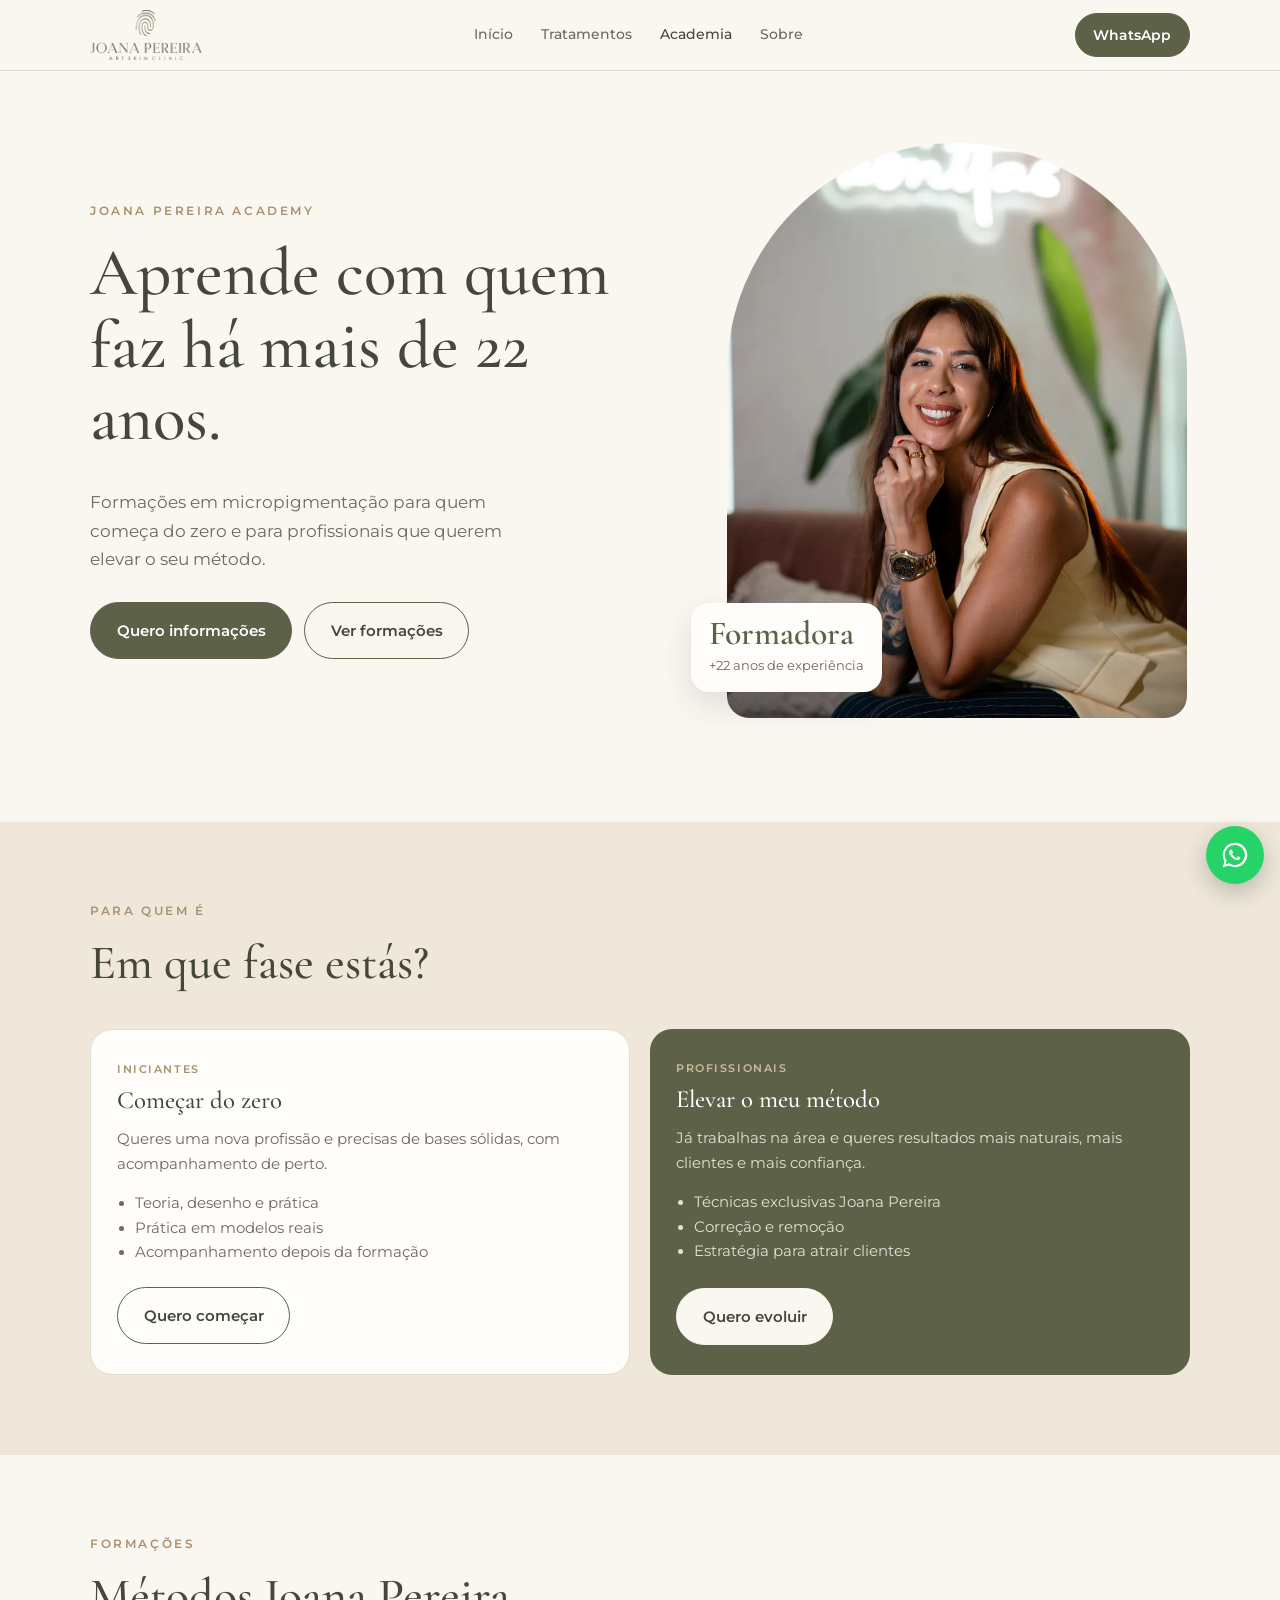
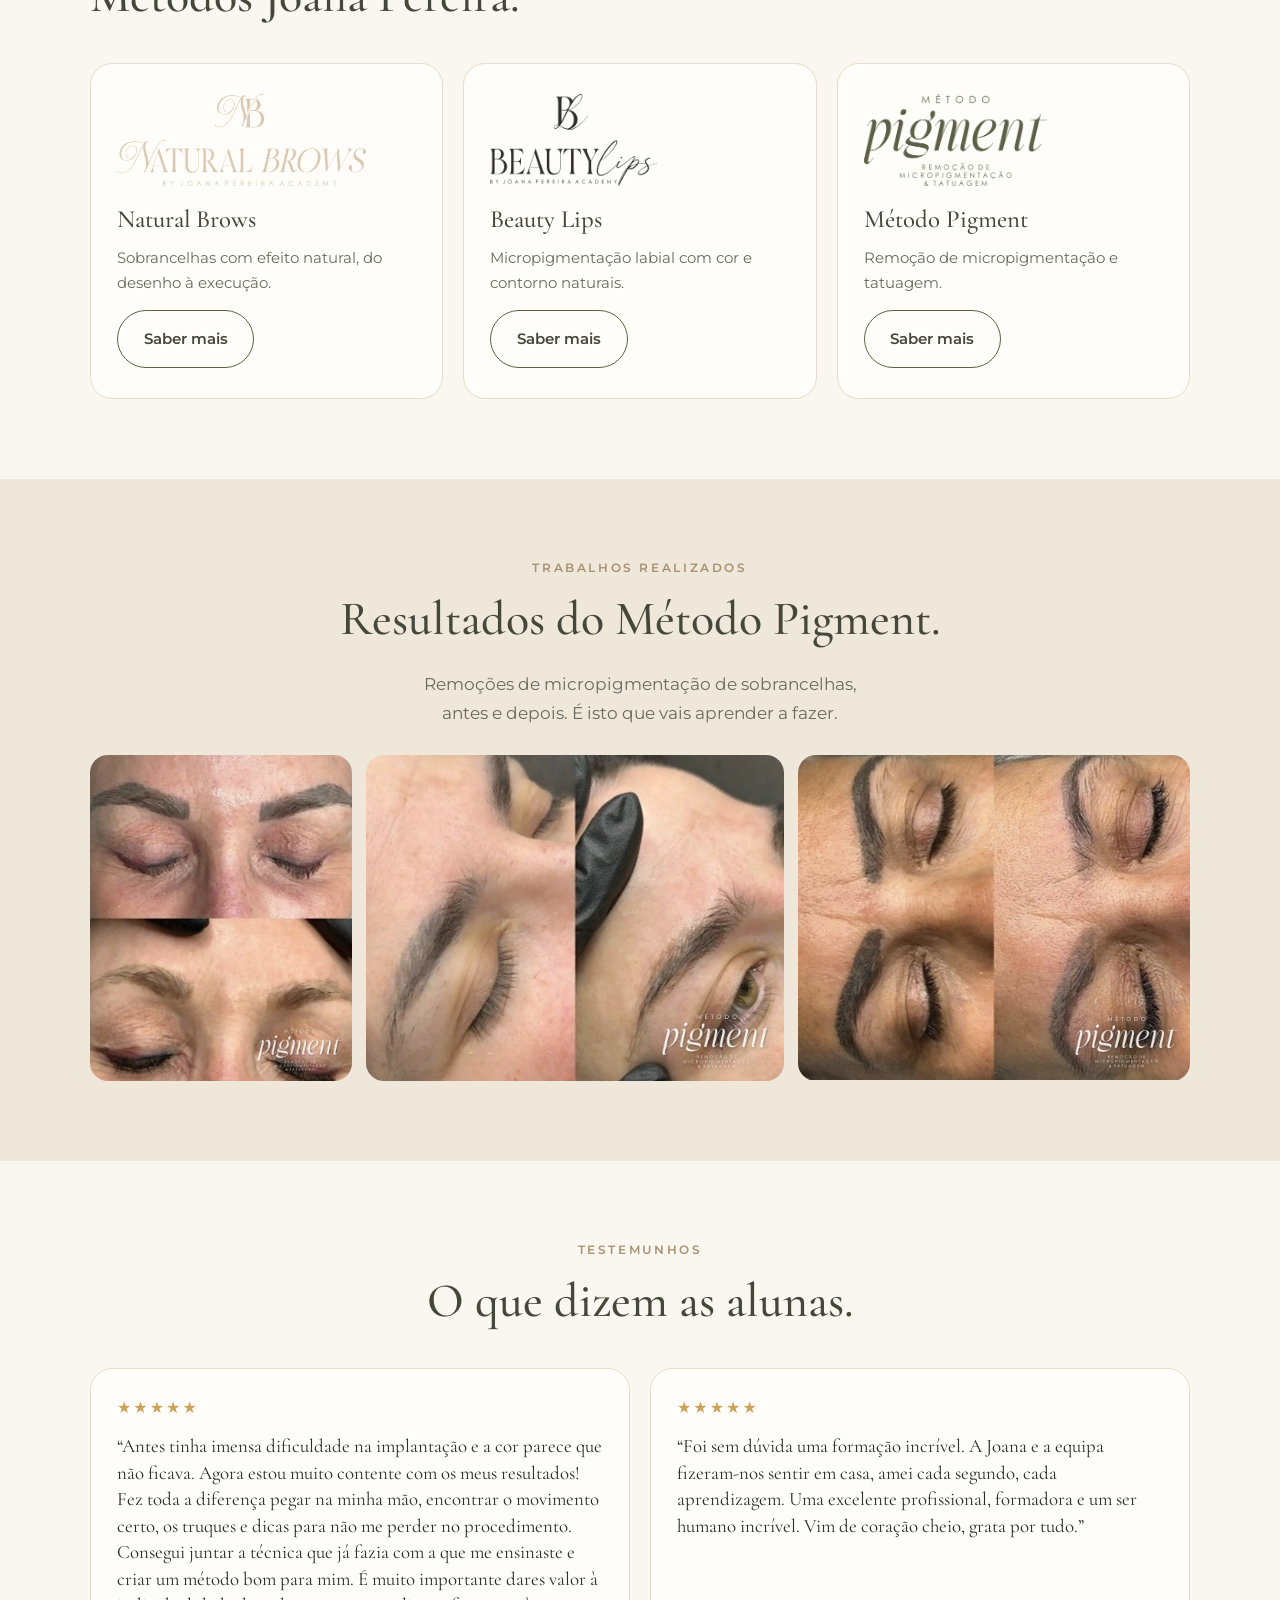
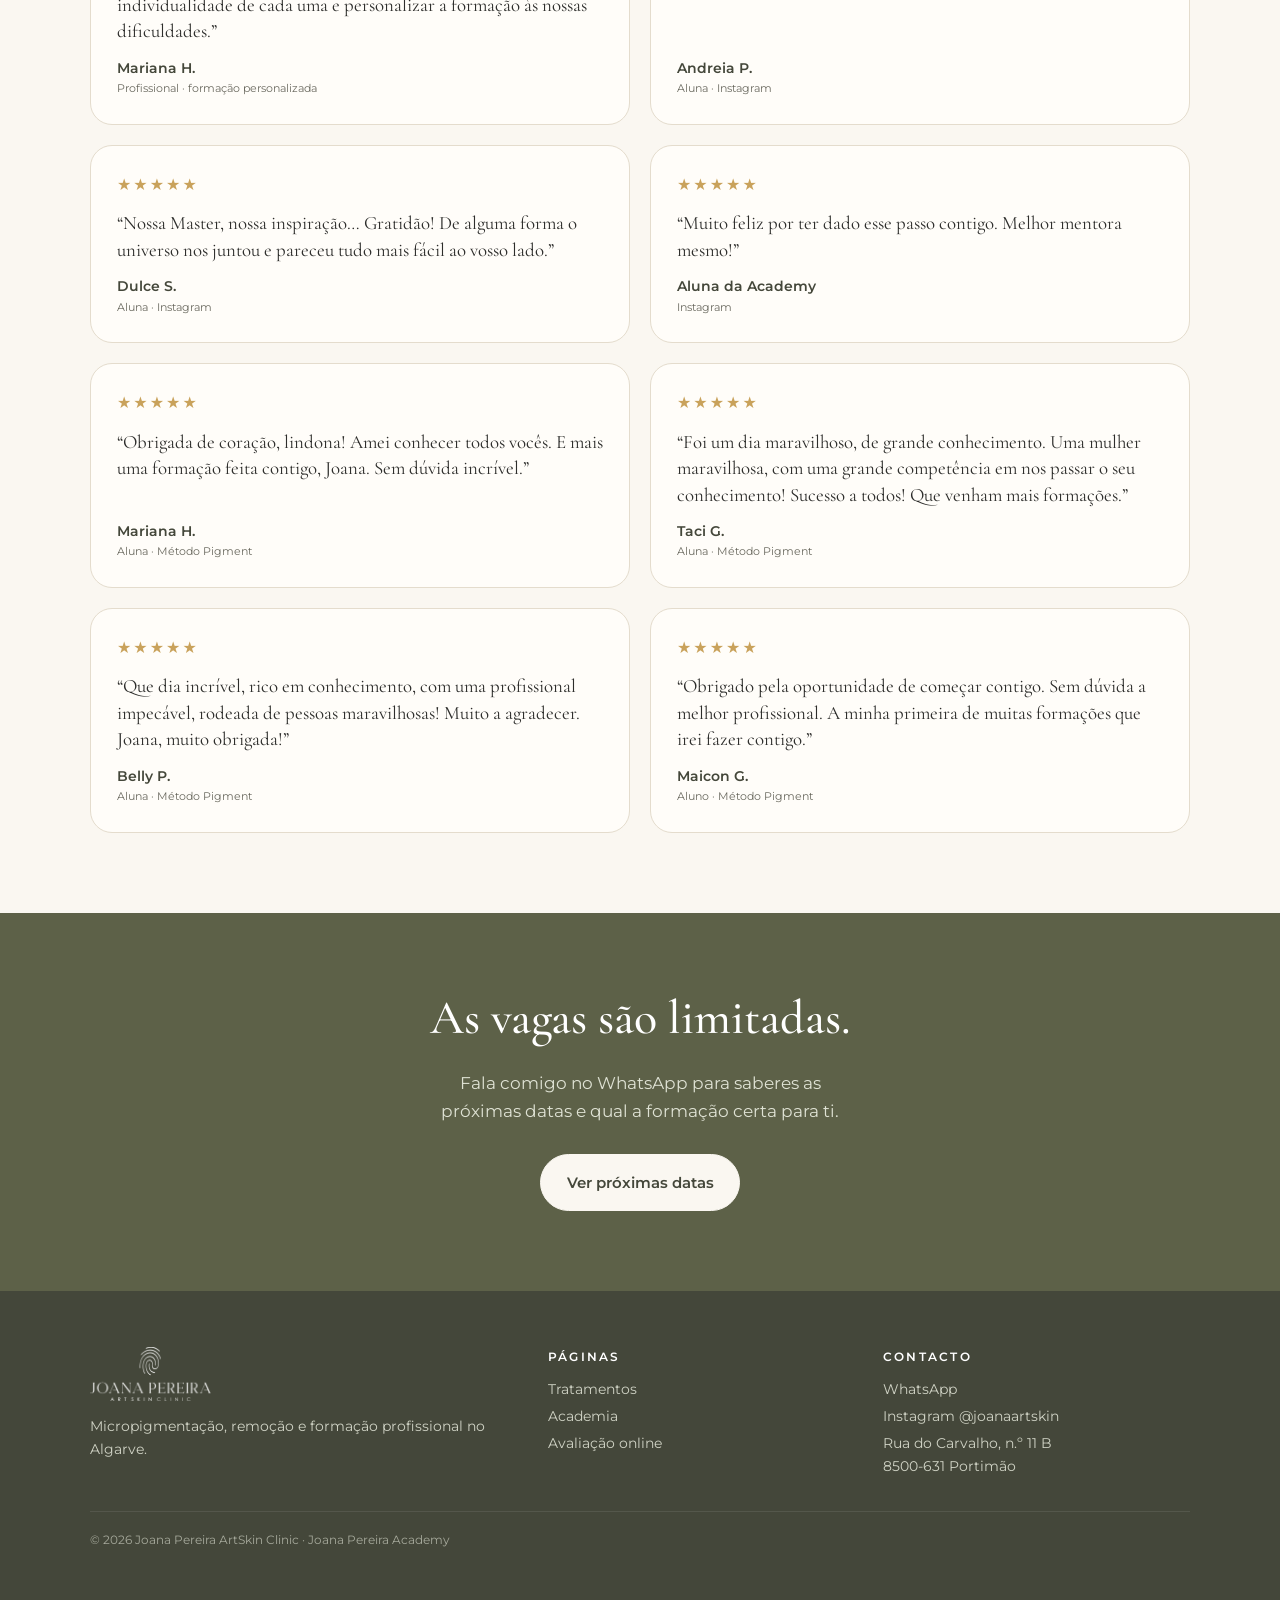
==== academia.html @ eff40320 "Morada e Instagram no rodapé, dados do negócio para o Google Co-Authored-By: Claude Opus 5.5 <norepl" ====
<!doctype html>
<html lang="pt-PT">
<head>
  <meta charset="utf-8">
  <meta name="viewport" content="width=device-width, initial-scale=1">
  <title>Academia | Joana Pereira</title>
  <meta name="description" content="Formações em micropigmentação com Joana Pereira: Natural Brows, Beauty Lips e Método Pigment. Do zero ao avançado.">
  <meta property="og:title" content="Joana Pereira ArtSkin Clinic & Academy">
  <meta property="og:description" content="Tratamentos e formações em micropigmentação no Algarve.">
  <meta property="og:image" content="assets/img/joana-pereira-1200.jpg">
  <link rel="icon" href="assets/logos/icone.png">
  <link rel="preconnect" href="https://fonts.googleapis.com">
  <link rel="preconnect" href="https://fonts.gstatic.com" crossorigin>
  <link href="https://fonts.googleapis.com/css2?family=Cormorant+Garamond:ital,wght@0,500;0,600;1,500&family=Montserrat:wght@400;500;600&display=swap" rel="stylesheet">
  <link rel="stylesheet" href="assets/css/site.css">
</head>
<body>

<header class="site-header">
  <div class="wrap">
    <a class="brand" href="index.html" aria-label="Joana Pereira ArtSkin Clinic — início"><img src="assets/logos/joana-pereira-artskin-clinic.png" alt="Joana Pereira ArtSkin Clinic" width="1000" height="447"></a>
    <nav class="nav" aria-label="Principal">
      <a href="index.html">Início</a>
      <a href="clientes.html">Tratamentos</a>
      <a href="academia.html" aria-current="page">Academia</a>
      <a href="index.html#sobre">Sobre</a>
    </nav>
    <a class="btn" href="#" data-wa="Olá Joana! Gostava de mais informações.">WhatsApp</a>
  </div>
  <div class="mobile-tabs">
    <a href="clientes.html">Sou cliente</a>
    <a href="academia.html" aria-current="page">Quero formação</a>
  </div>
</header>

<main>
  <section class="hero">
    <div class="wrap">
      <div>
        <p class="eyebrow">Joana Pereira Academy</p>
        <h1>Aprende com quem faz há mais de 22 anos.</h1>
        <p class="lead">Formações em micropigmentação para quem começa do zero e para profissionais que querem elevar o seu método.</p>
        <div class="cta-row">
          <a class="btn" href="#" data-wa="Olá Joana! Quero saber mais sobre as formações da Academy.">Quero informações</a>
          <a class="btn ghost" href="#formacoes">Ver formações</a>
        </div>
      </div>
      <div class="hero-photo">
        <picture>
          <source type="image/webp" srcset="assets/img/joana-pereira-800.webp 800w, assets/img/joana-pereira-1200.webp 1200w" sizes="(min-width: 900px) 460px, 100vw">
          <img class="photo" src="assets/img/joana-pereira-800.jpg" srcset="assets/img/joana-pereira-800.jpg 800w, assets/img/joana-pereira-1200.jpg 1200w" sizes="(min-width: 900px) 460px, 100vw" width="800" height="1200" alt="Joana Pereira, formadora">
        </picture>
        <div class="badge"><strong>Formadora</strong><small>+22 anos de experiência</small></div>
      </div>
    </div>
  </section>

  <section class="bg-sand">
    <div class="wrap">
      <p class="eyebrow">Para quem é</p>
      <h2>Em que fase estás?</h2>
      <div class="grid two">
        <article class="card">
          <span class="tag">Iniciantes</span>
          <h3>Começar do zero</h3>
          <p>Queres uma nova profissão e precisas de bases sólidas, com acompanhamento de perto.</p>
          <ul><li>Teoria, desenho e prática</li><li>Prática em modelos reais</li><li>Acompanhamento depois da formação</li></ul>
          <a class="btn ghost" href="#" data-wa="Olá Joana! Quero começar do zero na micropigmentação. Que formação me aconselha?">Quero começar</a>
        </article>
        <article class="card feature">
          <span class="tag" style="color:var(--beige)">Profissionais</span>
          <h3>Elevar o meu método</h3>
          <p>Já trabalhas na área e queres resultados mais naturais, mais clientes e mais confiança.</p>
          <ul><li>Técnicas exclusivas Joana Pereira</li><li>Correção e remoção</li><li>Estratégia para atrair clientes</li></ul>
          <a class="btn light" href="#" data-wa="Olá Joana! Sou profissional e quero evoluir o meu método. Que formação me aconselha?">Quero evoluir</a>
        </article>
      </div>
    </div>
  </section>

  <section id="formacoes">
    <div class="wrap">
      <p class="eyebrow">Formações</p>
      <h2>Métodos Joana Pereira.</h2>
      <!-- TODO: confirmar duração, conteúdos, preço e próximas datas de cada formação -->
      <div class="grid three">
        <article class="card">
          <img class="logo" src="assets/logos/natural-brows.png" alt="Natural Brows" width="800" height="296" loading="lazy">
          <h3>Natural Brows</h3>
          <p>Sobrancelhas com efeito natural, do desenho à execução.</p>
          <a class="btn ghost" href="#" data-wa="Olá Joana! Quero informações sobre a formação Natural Brows.">Saber mais</a>
        </article>
        <article class="card">
          <img class="logo" src="assets/logos/beauty-lips.png" alt="Beauty Lips" width="800" height="442" loading="lazy">
          <h3>Beauty Lips</h3>
          <p>Micropigmentação labial com cor e contorno naturais.</p>
          <a class="btn ghost" href="#" data-wa="Olá Joana! Quero informações sobre a formação Beauty Lips.">Saber mais</a>
        </article>
        <article class="card">
          <img class="logo" src="assets/logos/metodo-pigment.png" alt="Método Pigment" width="800" height="402" loading="lazy">
          <h3>Método Pigment</h3>
          <p>Remoção de micropigmentação e tatuagem.</p>
          <a class="btn ghost" href="#" data-wa="Olá Joana! Quero informações sobre a formação Método Pigment (remoção).">Saber mais</a>
        </article>
      </div>
    </div>
  </section>

  <section class="bg-sand">
    <div class="wrap center">
      <p class="eyebrow">Trabalhos realizados</p>
      <h2>Resultados do Método Pigment.</h2>
      <p class="lead">Remoções de micropigmentação de sobrancelhas, antes e depois. É isto que vais aprender a fazer.</p>
      <div class="strip">
        <figure style="flex:342 1 0">
          <picture><source type="image/webp" srcset="assets/img/trabalhos/remocao-2.webp"><img src="assets/img/trabalhos/remocao-2.jpg" width="342" height="425" alt="Remoção de sobrancelhas com o Método Pigment, caso 1, antes e depois" loading="lazy"></picture>
        </figure>
        <figure style="flex:545 1 0">
          <picture><source type="image/webp" srcset="assets/img/trabalhos/remocao-3.webp"><img src="assets/img/trabalhos/remocao-3.jpg" width="545" height="425" alt="Remoção de sobrancelhas com o Método Pigment, caso 2, antes e depois" loading="lazy"></picture>
        </figure>
        <figure style="flex:512 1 0">
          <picture><source type="image/webp" srcset="assets/img/trabalhos/remocao-4.webp"><img src="assets/img/trabalhos/remocao-4.jpg" width="512" height="424" alt="Remoção de sobrancelhas com o Método Pigment, caso 3, antes e depois" loading="lazy"></picture>
        </figure>
      </div>
    </div>
  </section>

  <section>
    <div class="wrap center">
      <p class="eyebrow">Testemunhos</p>
      <h2>O que dizem as alunas.</h2>
      <!-- Testemunhos reais de alunas -->
      <div class="reviews two" style="text-align:left">
        <article class="review"><div class="stars" aria-label="5 estrelas">★★★★★</div><blockquote>“Antes tinha imensa dificuldade na implantação e a cor parece que não ficava. Agora estou muito contente com os meus resultados! Fez toda a diferença pegar na minha mão, encontrar o movimento certo, os truques e dicas para não me perder no procedimento. Consegui juntar a técnica que já fazia com a que me ensinaste e criar um método bom para mim. É muito importante dares valor à individualidade de cada uma e personalizar a formação às nossas dificuldades.”</blockquote><cite>Mariana H.<small>Profissional · formação personalizada</small></cite></article>
        <article class="review"><div class="stars" aria-label="5 estrelas">★★★★★</div><blockquote>“Foi sem dúvida uma formação incrível. A Joana e a equipa fizeram-nos sentir em casa, amei cada segundo, cada aprendizagem. Uma excelente profissional, formadora e um ser humano incrível. Vim de coração cheio, grata por tudo.”</blockquote><cite>Andreia P.<small>Aluna · Instagram</small></cite></article>
        <article class="review"><div class="stars" aria-label="5 estrelas">★★★★★</div><blockquote>“Nossa Master, nossa inspiração… Gratidão! De alguma forma o universo nos juntou e pareceu tudo mais fácil ao vosso lado.”</blockquote><cite>Dulce S.<small>Aluna · Instagram</small></cite></article>
        <article class="review"><div class="stars" aria-label="5 estrelas">★★★★★</div><blockquote>“Muito feliz por ter dado esse passo contigo. Melhor mentora mesmo!”</blockquote><cite>Aluna da Academy<small>Instagram</small></cite></article>
        <article class="review"><div class="stars" aria-label="5 estrelas">★★★★★</div><blockquote>“Obrigada de coração, lindona! Amei conhecer todos vocês. E mais uma formação feita contigo, Joana. Sem dúvida incrível.”</blockquote><cite>Mariana H.<small>Aluna · Método Pigment</small></cite></article>
        <article class="review"><div class="stars" aria-label="5 estrelas">★★★★★</div><blockquote>“Foi um dia maravilhoso, de grande conhecimento. Uma mulher maravilhosa, com uma grande competência em nos passar o seu conhecimento! Sucesso a todos! Que venham mais formações.”</blockquote><cite>Taci G.<small>Aluna · Método Pigment</small></cite></article>
        <article class="review"><div class="stars" aria-label="5 estrelas">★★★★★</div><blockquote>“Que dia incrível, rico em conhecimento, com uma profissional impecável, rodeada de pessoas maravilhosas! Muito a agradecer. Joana, muito obrigada!”</blockquote><cite>Belly P.<small>Aluna · Método Pigment</small></cite></article>
        <article class="review"><div class="stars" aria-label="5 estrelas">★★★★★</div><blockquote>“Obrigado pela oportunidade de começar contigo. Sem dúvida a melhor profissional. A minha primeira de muitas formações que irei fazer contigo.”</blockquote><cite>Maicon G.<small>Aluno · Método Pigment</small></cite></article>
      </div>
    </div>
  </section>

  <section class="bg-olive">
    <div class="wrap center">
      <h2>As vagas são limitadas.</h2>
      <p class="lead">Fala comigo no WhatsApp para saberes as próximas datas e qual a formação certa para ti.</p>
      <div class="cta-row"><a class="btn light" href="#" data-wa="Olá Joana! Quero saber as próximas datas das formações.">Ver próximas datas</a></div>
    </div>
  </section>
</main>


<footer class="site-footer">
  <div class="wrap">
    <div>
      <img src="assets/logos/joana-pereira-artskin-clinic.png" alt="Joana Pereira ArtSkin Clinic" width="1000" height="447">
      <p>Micropigmentação, remoção e formação profissional no Algarve.</p>
    </div>
    <div>
      <h4>Páginas</h4>
      <a href="clientes.html">Tratamentos</a>
      <a href="academia.html">Academia</a>
      <a href="clientes.html#avaliacao">Avaliação online</a>
    </div>
    <div>
      <h4>Contacto</h4>
      <a href="#" data-wa="Olá Joana!">WhatsApp</a>
      <a href="https://www.instagram.com/joanaartskin/" target="_blank" rel="noopener">Instagram @joanaartskin</a>
      <a href="https://www.google.com/maps/search/?api=1&amp;query=Rua+do+Carvalho+11B,+8500-631+Portim%C3%A3o" target="_blank" rel="noopener">Rua do Carvalho, n.º 11 B<br>8500-631 Portimão</a>
    </div>
    <p class="copy">© <span data-year>2026</span> Joana Pereira ArtSkin Clinic · Joana Pereira Academy</p>
  </div>
</footer>

<a class="wa-float" href="#" data-wa="Olá Joana!" aria-label="Falar no WhatsApp">
  <svg viewBox="0 0 32 32" aria-hidden="true"><path d="M16 3a13 13 0 0 0-11.2 19.6L3 29l6.6-1.7A13 13 0 1 0 16 3Zm0 23.7c-2 0-4-.5-5.7-1.6l-.4-.2-3.9 1 1-3.8-.3-.4A10.7 10.7 0 1 1 16 26.7Zm5.9-8c-.3-.2-1.9-1-2.2-1-.3-.1-.5-.2-.7.1l-1 1.2c-.2.2-.4.3-.7.1a8.8 8.8 0 0 1-4.4-3.8c-.3-.5.3-.5 1-1.6.1-.2 0-.4 0-.5l-1-2.4c-.3-.6-.5-.5-.7-.5h-.6c-.2 0-.5 0-.8.4-.3.3-1 1-1 2.5s1 2.9 1.2 3.1c.2.2 2 3.1 4.9 4.4 1.8.8 2.5.8 3.4.7.6-.1 1.9-.8 2.1-1.5.3-.7.3-1.3.2-1.5l-.7-.3Z"/></svg>
</a>

<script src="assets/js/site.js"></script>
</body>
</html>
---- assets/css/site.css ----
/* Joana Pereira ArtSkin Clinic — estilos partilhados */
:root {
  --cream: #faf7f1;
  --sand: #efe7da;
  --beige: #cfba9e;
  --beige-dark: #a8916f;
  --olive: #5d6148;
  --olive-dark: #44473a;
  --ink: #2d2d2b;
  --muted: #6b6a60;
  --line: #e4dccd;
  --white: #fffdf9;
  --radius: 22px;
}
* { box-sizing: border-box; }
html { scroll-behavior: smooth; }
body {
  margin: 0; background: var(--cream); color: var(--ink);
  font: 400 16.5px/1.65 Montserrat, system-ui, sans-serif;
  -webkit-font-smoothing: antialiased;
}
img { max-width: 100%; height: auto; display: block; }
a { color: inherit; }
.wrap { max-width: 1140px; margin: 0 auto; padding: 0 20px; }
h1, h2, h3 { font-family: "Cormorant Garamond", Georgia, serif; font-weight: 500; line-height: 1.08; margin: 0 0 .5em; color: var(--olive-dark); }
h1 { font-size: clamp(2.5rem, 6vw, 4.2rem); }
h2 { font-size: clamp(2rem, 4.6vw, 3rem); }
h3 { font-size: 1.55rem; }
p { margin: 0 0 1em; }
.eyebrow { text-transform: uppercase; letter-spacing: .22em; font-size: .74rem; font-weight: 600; color: var(--beige-dark); margin: 0 0 1rem; }
.lead { font-size: 1.08rem; color: var(--muted); max-width: 40ch; }
.center { text-align: center; }
.center .lead { margin-left: auto; margin-right: auto; }

/* Botões */
.btn {
  display: inline-flex; align-items: center; justify-content: center; gap: .55rem;
  padding: .95rem 1.6rem; border-radius: 999px; font-weight: 600; font-size: .95rem;
  text-decoration: none; background: var(--olive); color: #fff; border: 1.5px solid var(--olive);
  transition: background .15s, transform .15s, color .15s;
}
.btn:hover { background: var(--olive-dark); transform: translateY(-1px); }
.btn.ghost { background: transparent; color: var(--olive-dark); }
.btn.ghost:hover { background: var(--olive); color: #fff; }
.btn.light { background: var(--cream); color: var(--olive-dark); border-color: var(--cream); }
.btn.light:hover { background: #fff; }
.btn svg { width: 18px; height: 18px; fill: currentColor; }
.cta-row { display: flex; flex-wrap: wrap; gap: 12px; margin-top: 28px; }
.center .cta-row { justify-content: center; }

/* Header */
.site-header { position: sticky; top: 0; z-index: 30; background: rgba(250,247,241,.94); backdrop-filter: blur(8px); border-bottom: 1px solid var(--line); }
.site-header .wrap { display: flex; align-items: center; justify-content: space-between; gap: 16px; height: 70px; }
.brand img { height: 50px; width: auto; }
.nav { display: none; gap: 28px; font-size: .88rem; font-weight: 500; }
.nav a { text-decoration: none; color: var(--muted); }
.nav a:hover, .nav a[aria-current="page"] { color: var(--olive-dark); }
.site-header .btn { padding: .6rem 1.1rem; font-size: .85rem; }
@media (min-width: 860px) { .nav { display: flex; } }

/* Mobile tabs (Clientes / Academia) */
.mobile-tabs { display: flex; border-top: 1px solid var(--line); }
.mobile-tabs a { flex: 1; text-align: center; padding: 10px; font-size: .82rem; font-weight: 600; text-decoration: none; color: var(--muted); letter-spacing: .04em; }
.mobile-tabs a[aria-current="page"] { color: var(--olive-dark); box-shadow: inset 0 -2px 0 var(--olive); }
@media (min-width: 860px) { .mobile-tabs { display: none; } }

/* Secções */
section { padding: 80px 0; }
.bg-sand { background: var(--sand); }
.bg-olive { background: var(--olive); color: #eef0e6; }
.bg-olive h2, .bg-olive h3 { color: #fff; }
.bg-olive .eyebrow { color: var(--beige); }
.bg-olive .lead, .bg-olive p { color: #dfe2d4; }

/* Hero */
.hero { padding: 48px 0 80px; }
.hero .wrap { display: grid; gap: 44px; align-items: center; }
.hero-photo { position: relative; max-width: 460px; width: 100%; justify-self: center; }
.hero-photo img.photo { width: 100%; height: auto; aspect-ratio: 4/5; object-fit: cover; object-position: 50% 70%; border-radius: 230px 230px var(--radius) var(--radius); }
.badge { position: absolute; left: -10px; bottom: 26px; background: var(--white); border-radius: 18px; padding: 14px 18px; box-shadow: 0 12px 32px rgba(45,45,43,.13); }
.badge strong { display: block; font-family: "Cormorant Garamond", serif; font-size: 2.1rem; line-height: 1; color: var(--olive); font-weight: 600; }
.badge small { color: var(--muted); font-size: .8rem; }
.signature { width: 170px; opacity: .9; margin-top: 18px; }
@media (min-width: 900px) {
  .hero { padding: 72px 0 104px; }
  .hero .wrap { grid-template-columns: 1.1fr .9fr; gap: 64px; }
  .badge { left: -36px; }
}

/* Escolha de caminho (home) */
.paths { display: grid; gap: 20px; margin-top: 40px; }
@media (min-width: 760px) { .paths { grid-template-columns: 1fr 1fr; } }
.path { position: relative; display: flex; flex-direction: column; border-radius: var(--radius); padding: 36px 30px; text-decoration: none; min-height: 300px; transition: transform .2s, box-shadow .2s; }
.path:hover { transform: translateY(-3px); box-shadow: 0 18px 40px rgba(45,45,43,.12); }
.path.cli { background: var(--white); border: 1px solid var(--line); }
.path.aca { background: var(--olive); color: #eef0e6; }
.path.aca h3 { color: #fff; }
.path p { color: inherit; opacity: .85; }
.path ul { margin: 0 0 24px; padding-left: 1.1rem; font-size: .93rem; }
.path .go { margin-top: auto; font-weight: 600; font-size: .92rem; letter-spacing: .03em; }
.path .go::after { content: " →"; }

/* Grelhas e cartões */
.grid { display: grid; gap: 20px; margin-top: 40px; }
@media (min-width: 720px) { .grid.two { grid-template-columns: repeat(2, 1fr); } .grid.three { grid-template-columns: repeat(3, 1fr); } }
.card { background: var(--white); border: 1px solid var(--line); border-radius: var(--radius); padding: 30px 26px; display: flex; flex-direction: column; }
.card p { color: var(--muted); font-size: .95rem; }
.card ul { margin: 0 0 22px; padding-left: 1.1rem; color: var(--muted); font-size: .93rem; }
.card .btn { margin-top: auto; align-self: flex-start; }
.card .logo { height: 92px; width: auto; max-width: 100%; object-fit: contain; object-position: left center; margin-bottom: 20px; }
.card.feature { background: var(--olive); border: 0; color: #eef0e6; }
.card.feature h3 { color: #fff; }
.card.feature p, .card.feature ul { color: #dfe2d4; }
.tag { display: inline-block; font-size: .7rem; letter-spacing: .14em; text-transform: uppercase; font-weight: 600; color: var(--beige-dark); margin-bottom: 8px; }

/* Avaliação online */
.eval { display: grid; gap: 40px; align-items: center; }
.eval-photo img { width: 100%; max-width: 380px; aspect-ratio: 3/4; object-fit: cover; object-position: 50% 40%; border-radius: var(--radius); margin: 0 auto; }
@media (min-width: 900px) { .eval { grid-template-columns: .8fr 1.2fr; gap: 64px; } }
.steps { list-style: none; padding: 0; margin: 24px 0 0; display: grid; gap: 14px; counter-reset: s; }
.steps li { display: flex; gap: 14px; align-items: flex-start; counter-increment: s; }
.steps li::before { content: counter(s); flex: 0 0 34px; height: 34px; border-radius: 50%; background: var(--olive); color: #fff; display: grid; place-items: center; font-weight: 600; font-size: .9rem; }
.steps strong { display: block; color: var(--olive-dark); }
.steps span { color: var(--muted); font-size: .93rem; }
.note { margin-top: 26px; padding: 18px 20px; border-radius: 16px; background: var(--white); border: 1px solid var(--line); font-size: .92rem; color: var(--muted); }
.note b { color: var(--olive-dark); }

/* Galeria (fotos de trabalhos) */
.gallery { display: grid; gap: 14px; margin-top: 40px; grid-template-columns: repeat(2, 1fr); }
@media (min-width: 860px) { .gallery { grid-template-columns: repeat(4, 1fr); } }
.gallery figure { margin: 0; border-radius: 18px; overflow: hidden; aspect-ratio: 1; background: var(--sand); position: relative; }
.gallery img { width: 100%; height: 100%; object-fit: cover; }
.gallery figcaption { position: absolute; left: 10px; bottom: 10px; background: rgba(255,253,249,.92); padding: 4px 10px; border-radius: 99px; font-size: .74rem; font-weight: 600; color: var(--olive-dark); }
.placeholder { display: grid; place-items: center; text-align: center; padding: 14px; border: 1.5px dashed var(--beige); color: var(--beige-dark); font-size: .8rem; font-weight: 500; }

/* Testemunhos */
.reviews { display: grid; gap: 20px; margin-top: 40px; }
@media (min-width: 760px) { .reviews { grid-template-columns: repeat(3, 1fr); } }
.review { background: var(--white); border: 1px solid var(--line); border-radius: var(--radius); padding: 26px; display: flex; flex-direction: column; gap: 12px; }
.review .stars { color: #c9a25b; letter-spacing: 2px; font-size: 1rem; }
.review blockquote { margin: 0; font-family: "Cormorant Garamond", serif; font-size: 1.18rem; line-height: 1.4; color: var(--ink); }
.review cite { font-style: normal; font-size: .85rem; font-weight: 600; color: var(--olive-dark); margin-top: auto; }
.review cite small { display: block; font-weight: 400; color: var(--muted); }
.review.placeholder { border-style: dashed; }
.google-score { display: inline-flex; align-items: center; gap: 10px; margin-top: 18px; font-size: .9rem; color: var(--muted); }

/* Logos das técnicas */
.brands { display: flex; flex-wrap: wrap; justify-content: center; align-items: center; gap: 28px 48px; margin-top: 36px; }
.brands img { height: 64px; width: auto; }

/* Sobre */
.about { display: grid; gap: 40px; align-items: center; }
@media (min-width: 900px) { .about { grid-template-columns: 1fr 1fr; gap: 64px; } }
.stats { display: flex; gap: 32px; flex-wrap: wrap; margin-top: 24px; }
.stats strong { display: block; font-family: "Cormorant Garamond", serif; font-size: 2.4rem; line-height: 1; color: var(--olive); font-weight: 600; }
.stats span { font-size: .82rem; color: var(--muted); }

/* FAQ */
.faq { max-width: 760px; margin: 36px auto 0; }
.faq details { border-bottom: 1px solid var(--line); padding: 18px 0; }
.faq summary { cursor: pointer; font-weight: 600; color: var(--olive-dark); list-style: none; display: flex; justify-content: space-between; gap: 16px; }
.faq summary::after { content: "+"; font-size: 1.3rem; line-height: 1; color: var(--beige-dark); }
.faq details[open] summary::after { content: "–"; }
.faq details p { margin: 12px 0 0; color: var(--muted); font-size: .95rem; }

/* Footer */
.site-footer { background: var(--olive-dark); color: #cfd2c4; padding: 56px 0 90px; font-size: .88rem; }
.site-footer .wrap { display: grid; gap: 28px; }
@media (min-width: 760px) { .site-footer .wrap { grid-template-columns: 1.4fr 1fr 1fr; } }
.site-footer img { height: 54px; width: auto; filter: brightness(0) invert(1); opacity: .9; margin-bottom: 14px; }
.site-footer h4 { margin: 0 0 10px; color: #fff; font-size: .78rem; letter-spacing: .18em; text-transform: uppercase; font-weight: 600; }
.site-footer a { text-decoration: none; display: block; margin: 4px 0; }
.site-footer a:hover { color: #fff; }
.site-footer .copy { grid-column: 1 / -1; border-top: 1px solid rgba(255,255,255,.12); padding-top: 18px; font-size: .78rem; opacity: .7; }

/* WhatsApp flutuante */
.wa-float { position: fixed; right: 16px; bottom: 16px; z-index: 40; width: 58px; height: 58px; border-radius: 50%; background: #25d366; display: grid; place-items: center; box-shadow: 0 8px 24px rgba(0,0,0,.22); }
.wa-float svg { width: 30px; height: 30px; fill: #fff; }

/* Galeria com destaque */
.gallery.feature { grid-auto-rows: 170px; }
.gallery.feature figure { aspect-ratio: auto; }
.gallery.feature .big { grid-column: span 2; grid-row: span 2; }
.gallery.feature .tall { grid-row: span 2; }
@media (min-width: 860px) { .gallery.feature { grid-auto-rows: 260px; } }
@media (min-width: 760px) { .reviews.two { grid-template-columns: repeat(2, 1fr); } }

/* Faixa de fotos antes/depois, sem cortar a imagem */
.strip { display: flex; flex-wrap: wrap; gap: 14px; margin-top: 28px; }
.strip figure { margin: 0; min-width: 0; border-radius: 18px; overflow: hidden; }
.strip img { width: 100%; height: auto; }
@media (max-width: 640px) { .strip figure { flex-basis: 100% !important; } }
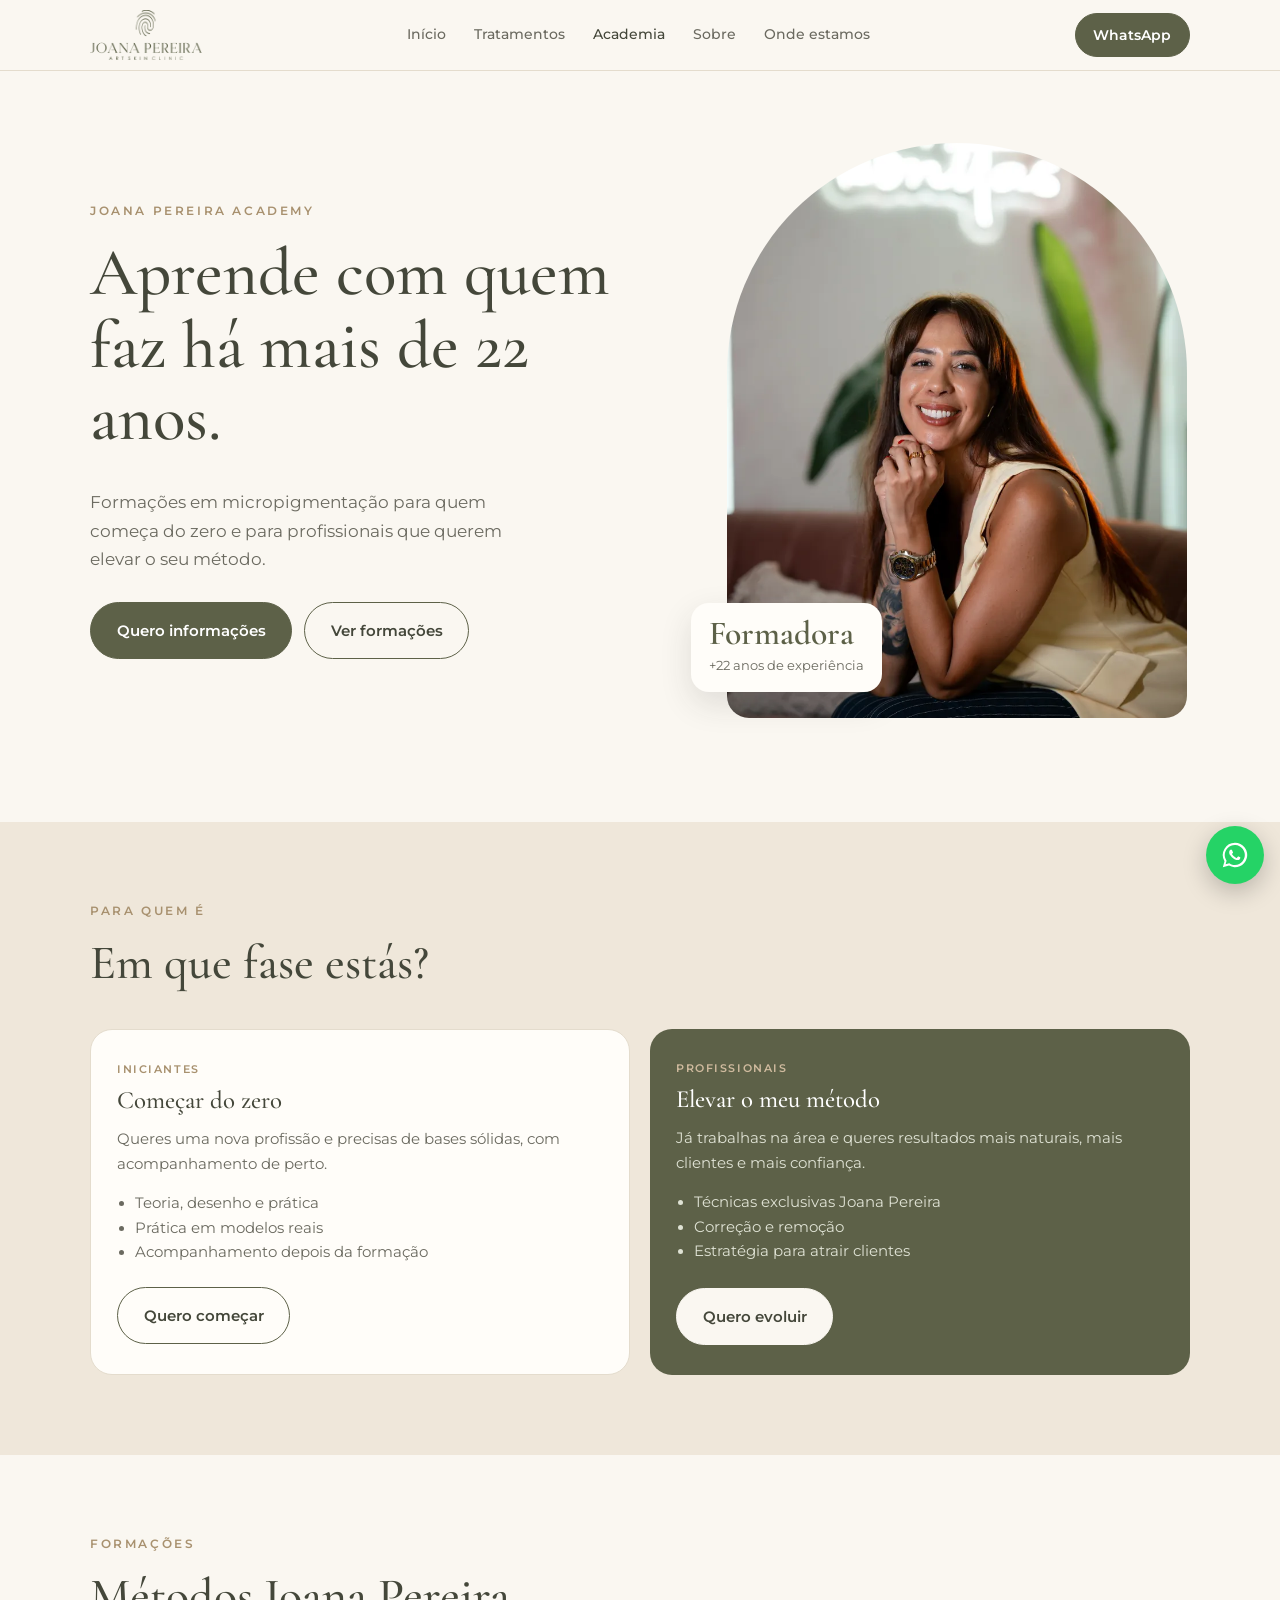
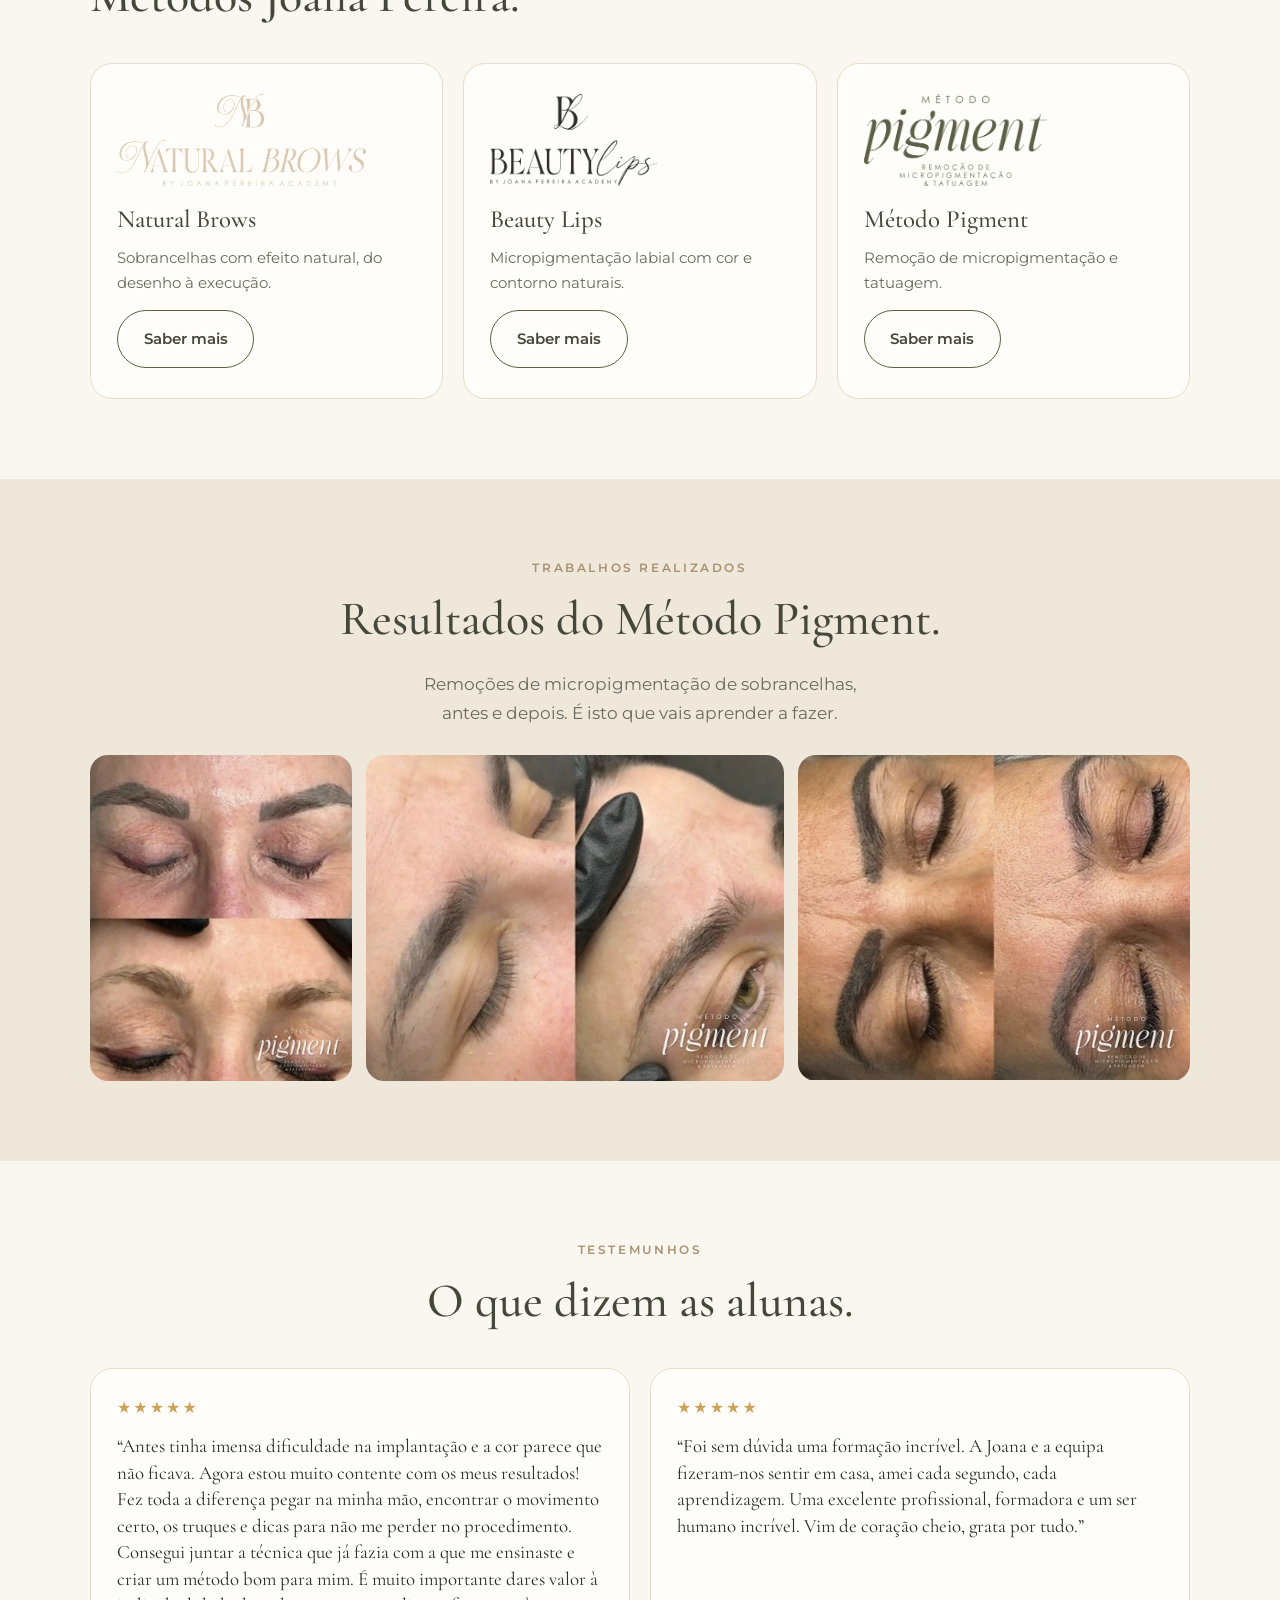
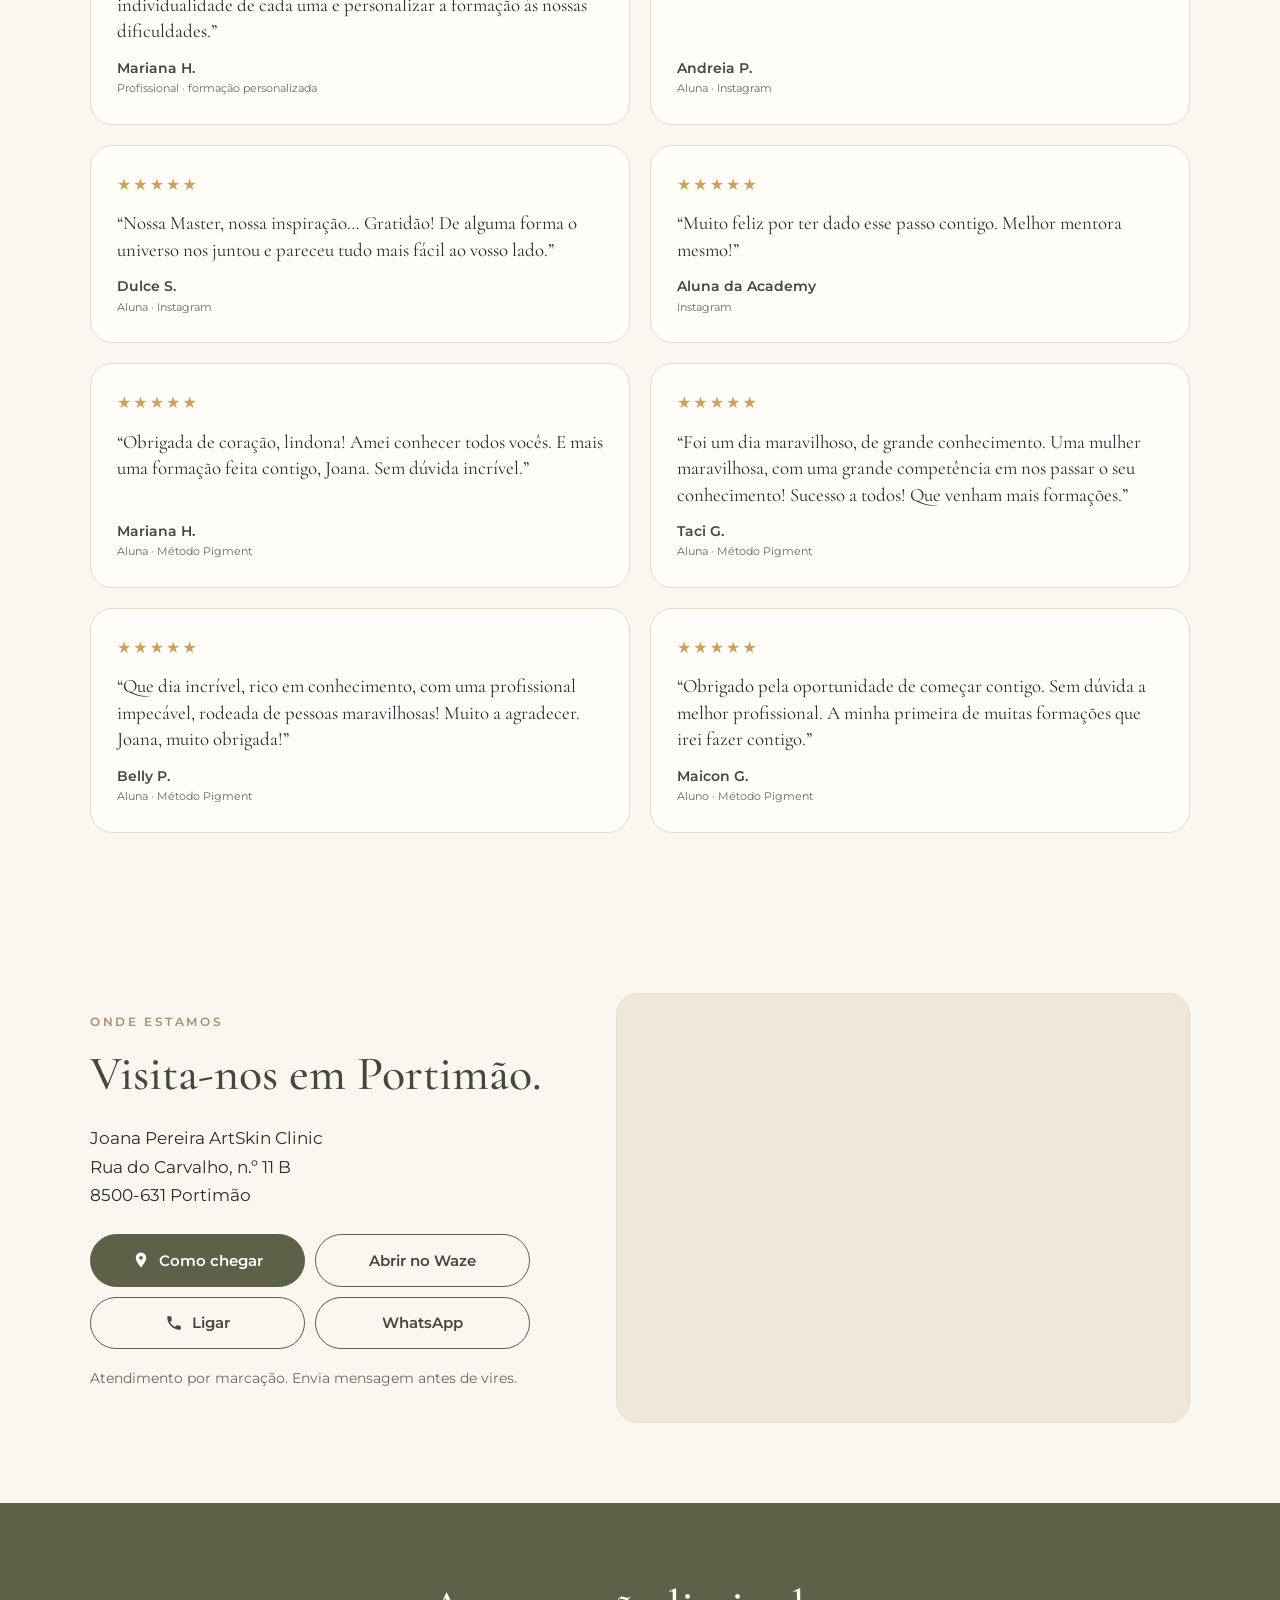
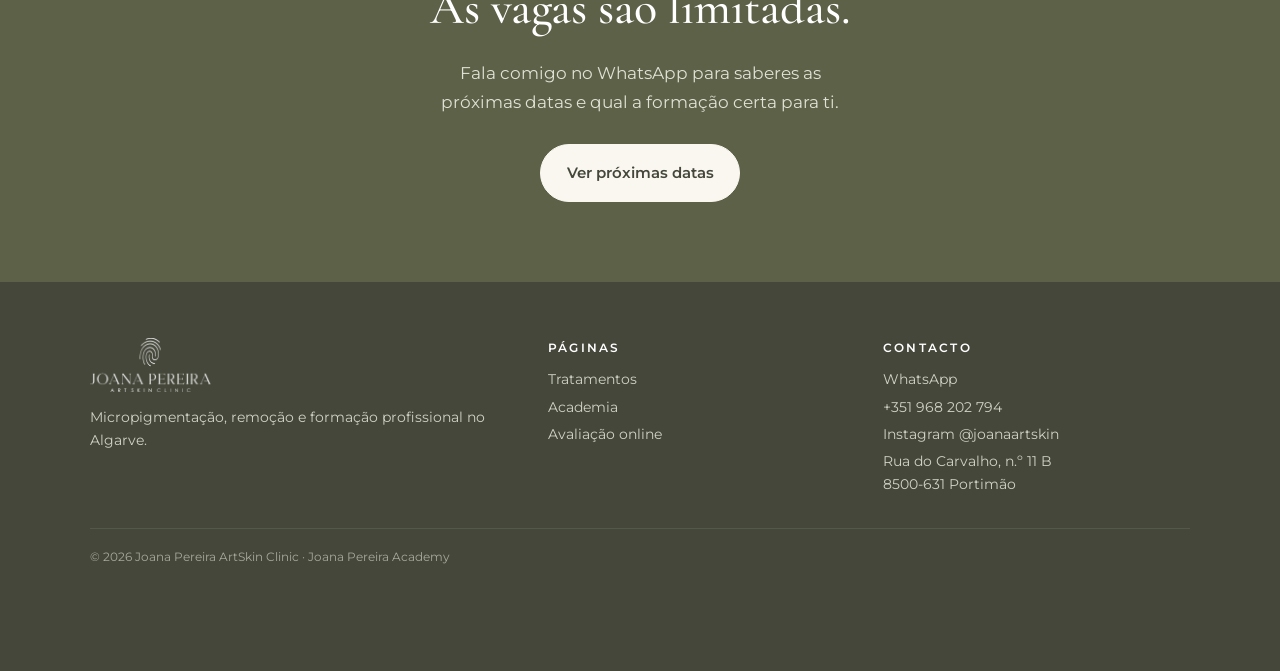
==== commit 60fa71e7: "Secção Onde estamos: mapa, Como chegar, Waze, Ligar e WhatsApp Co-Authored-By: Claude Opus 5.5 <nore" ====
--- a/academia.html
+++ b/academia.html
@@ -24,6 +24,7 @@
       <a href="clientes.html">Tratamentos</a>
       <a href="academia.html" aria-current="page">Academia</a>
       <a href="index.html#sobre">Sobre</a>
+      <a href="#visita">Onde estamos</a>
     </nav>
     <a class="btn" href="#" data-wa="Olá Joana! Gostava de mais informações.">WhatsApp</a>
   </div>
@@ -143,6 +144,33 @@
     </div>
   </section>
 
+  <!-- ONDE ESTAMOS -->
+  <section id="visita">
+    <div class="wrap visit">
+      <div>
+        <p class="eyebrow">Onde estamos</p>
+        <h2>Visita-nos em Portimão.</h2>
+        <address class="addr">
+          Joana Pereira ArtSkin Clinic<br>
+          Rua do Carvalho, n.º 11 B<br>
+          8500-631 Portimão
+        </address>
+        <div class="quick">
+          <a class="btn" href="https://www.google.com/maps/dir/?api=1&amp;destination=Rua%20do%20Carvalho%2011B%2C%208500-631%20Portim%C3%A3o" target="_blank" rel="noopener">
+            <svg viewBox="0 0 24 24" aria-hidden="true"><path d="M12 2a7 7 0 0 0-7 7c0 5.2 7 13 7 13s7-7.8 7-13a7 7 0 0 0-7-7Zm0 9.5A2.5 2.5 0 1 1 12 6.5a2.5 2.5 0 0 1 0 5Z"/></svg>Como chegar</a>
+          <a class="btn ghost" href="https://waze.com/ul?q=Rua%20do%20Carvalho%2011B%2C%208500-631%20Portim%C3%A3o&amp;navigate=yes" target="_blank" rel="noopener">Abrir no Waze</a>
+          <a class="btn ghost" href="tel:+351968202794">
+            <svg viewBox="0 0 24 24" aria-hidden="true"><path d="M6.6 10.8a15.1 15.1 0 0 0 6.6 6.6l2.2-2.2c.3-.3.7-.4 1-.2 1.1.4 2.3.6 3.6.6.6 0 1 .4 1 1V20c0 .6-.4 1-1 1A17 17 0 0 1 3 4c0-.6.4-1 1-1h3.5c.6 0 1 .4 1 1 0 1.3.2 2.5.6 3.6.1.3 0 .7-.2 1l-2.3 2.2Z"/></svg>Ligar</a>
+          <a class="btn ghost" href="#" data-wa="Olá Joana! Gostava de marcar uma visita ao estúdio.">WhatsApp</a>
+        </div>
+        <p class="small-note">Atendimento por marcação. Envia mensagem antes de vires.</p>
+      </div>
+      <div class="map">
+        <iframe title="Mapa: Joana Pereira ArtSkin Clinic, Rua do Carvalho 11 B, Portimão" src="https://maps.google.com/maps?q=Rua%20do%20Carvalho%2011B%2C%208500-631%20Portim%C3%A3o&amp;z=16&amp;output=embed" loading="lazy" referrerpolicy="no-referrer-when-downgrade" allowfullscreen></iframe>
+      </div>
+    </div>
+  </section>
+
   <section class="bg-olive">
     <div class="wrap center">
       <h2>As vagas são limitadas.</h2>
@@ -168,6 +196,7 @@
     <div>
       <h4>Contacto</h4>
       <a href="#" data-wa="Olá Joana!">WhatsApp</a>
+      <a href="tel:+351968202794">+351 968 202 794</a>
       <a href="https://www.instagram.com/joanaartskin/" target="_blank" rel="noopener">Instagram @joanaartskin</a>
       <a href="https://www.google.com/maps/search/?api=1&amp;query=Rua+do+Carvalho+11B,+8500-631+Portim%C3%A3o" target="_blank" rel="noopener">Rua do Carvalho, n.º 11 B<br>8500-631 Portimão</a>
     </div>
--- a/assets/css/site.css
+++ b/assets/css/site.css
@@ -190,3 +190,13 @@
 .strip figure { margin: 0; min-width: 0; border-radius: 18px; overflow: hidden; }
 .strip img { width: 100%; height: auto; }
 @media (max-width: 640px) { .strip figure { flex-basis: 100% !important; } }
+
+/* Onde estamos */
+.visit { display: grid; gap: 36px; align-items: center; }
+@media (min-width: 900px) { .visit { grid-template-columns: .9fr 1.1fr; gap: 56px; } }
+.addr { font-style: normal; font-size: 1.05rem; line-height: 1.7; color: var(--ink); margin: 8px 0 24px; }
+.quick { display: grid; grid-template-columns: 1fr 1fr; gap: 10px; max-width: 440px; }
+.quick .btn { padding: .8rem 1rem; white-space: nowrap; }
+.small-note { margin-top: 18px; font-size: .85rem; color: var(--muted); }
+.map { border-radius: var(--radius); overflow: hidden; border: 1px solid var(--line); background: var(--sand); aspect-ratio: 4/3; }
+.map iframe { width: 100%; height: 100%; border: 0; display: block; }
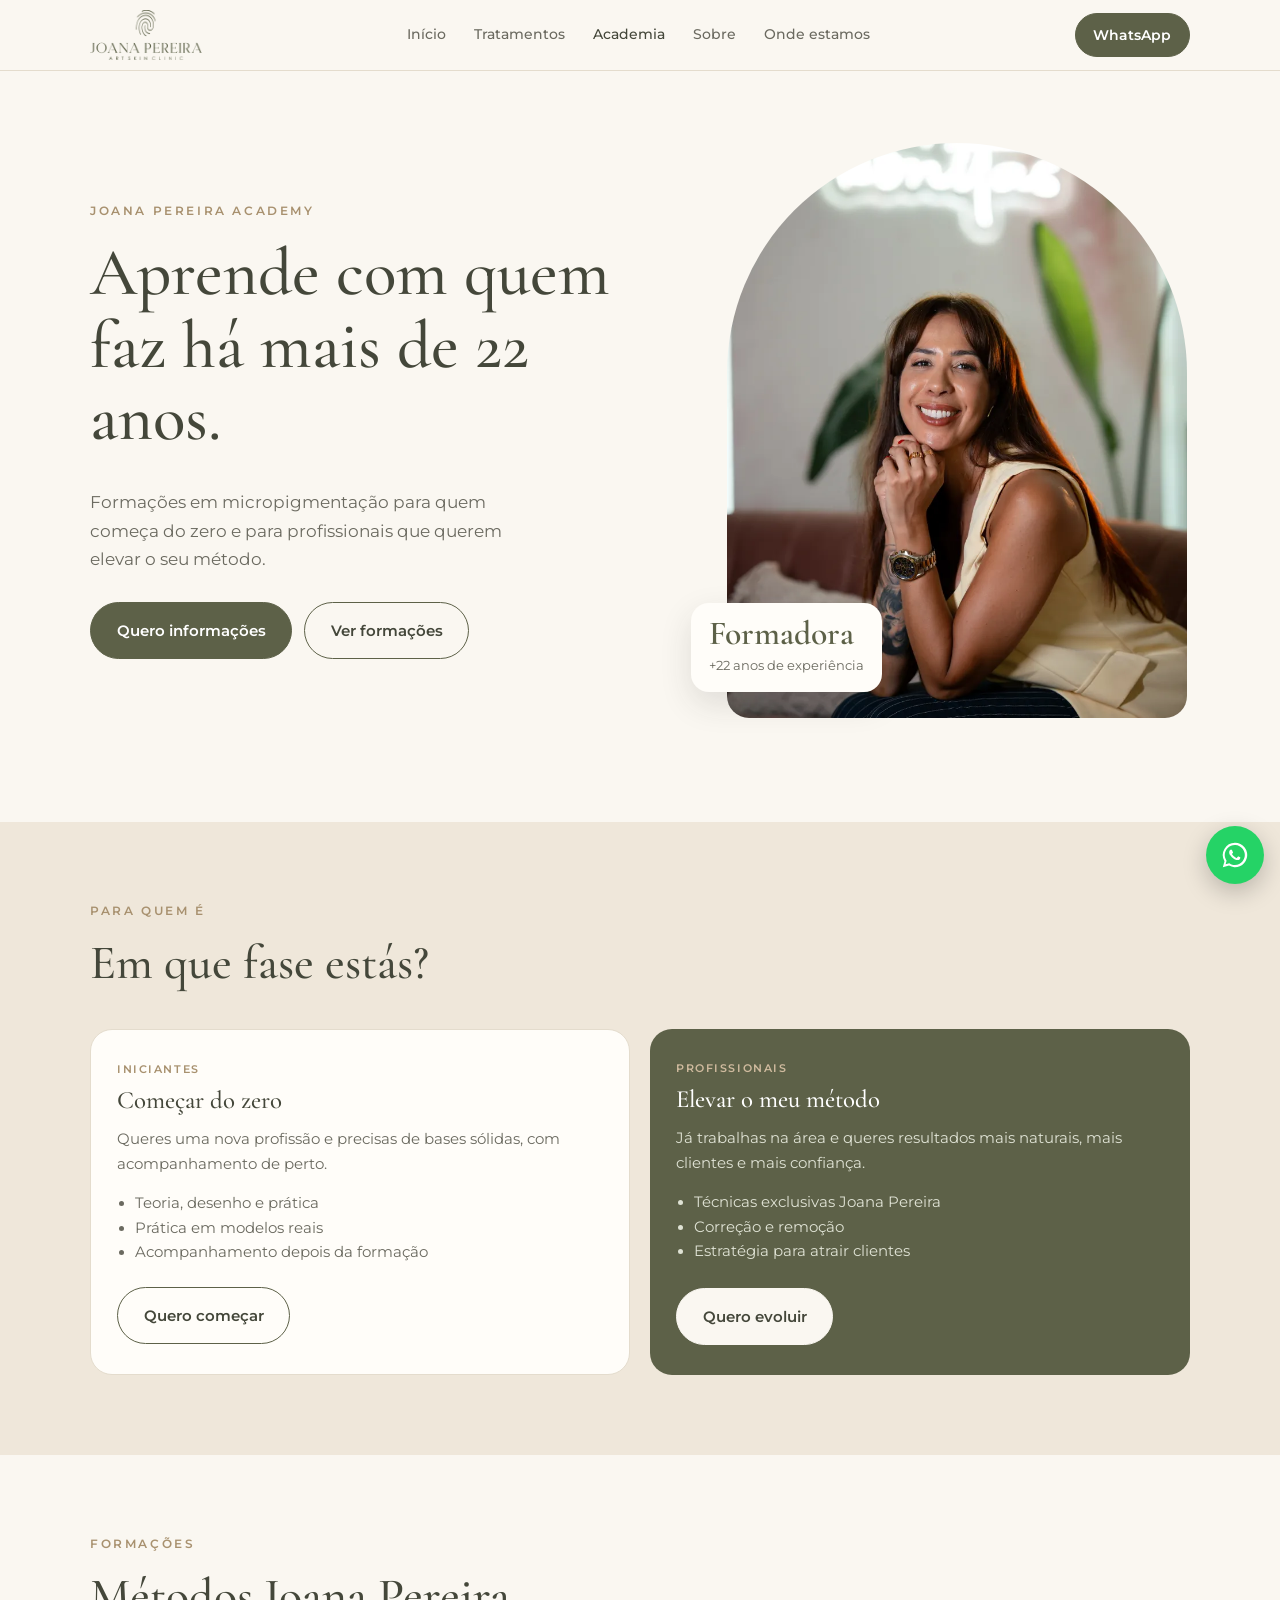
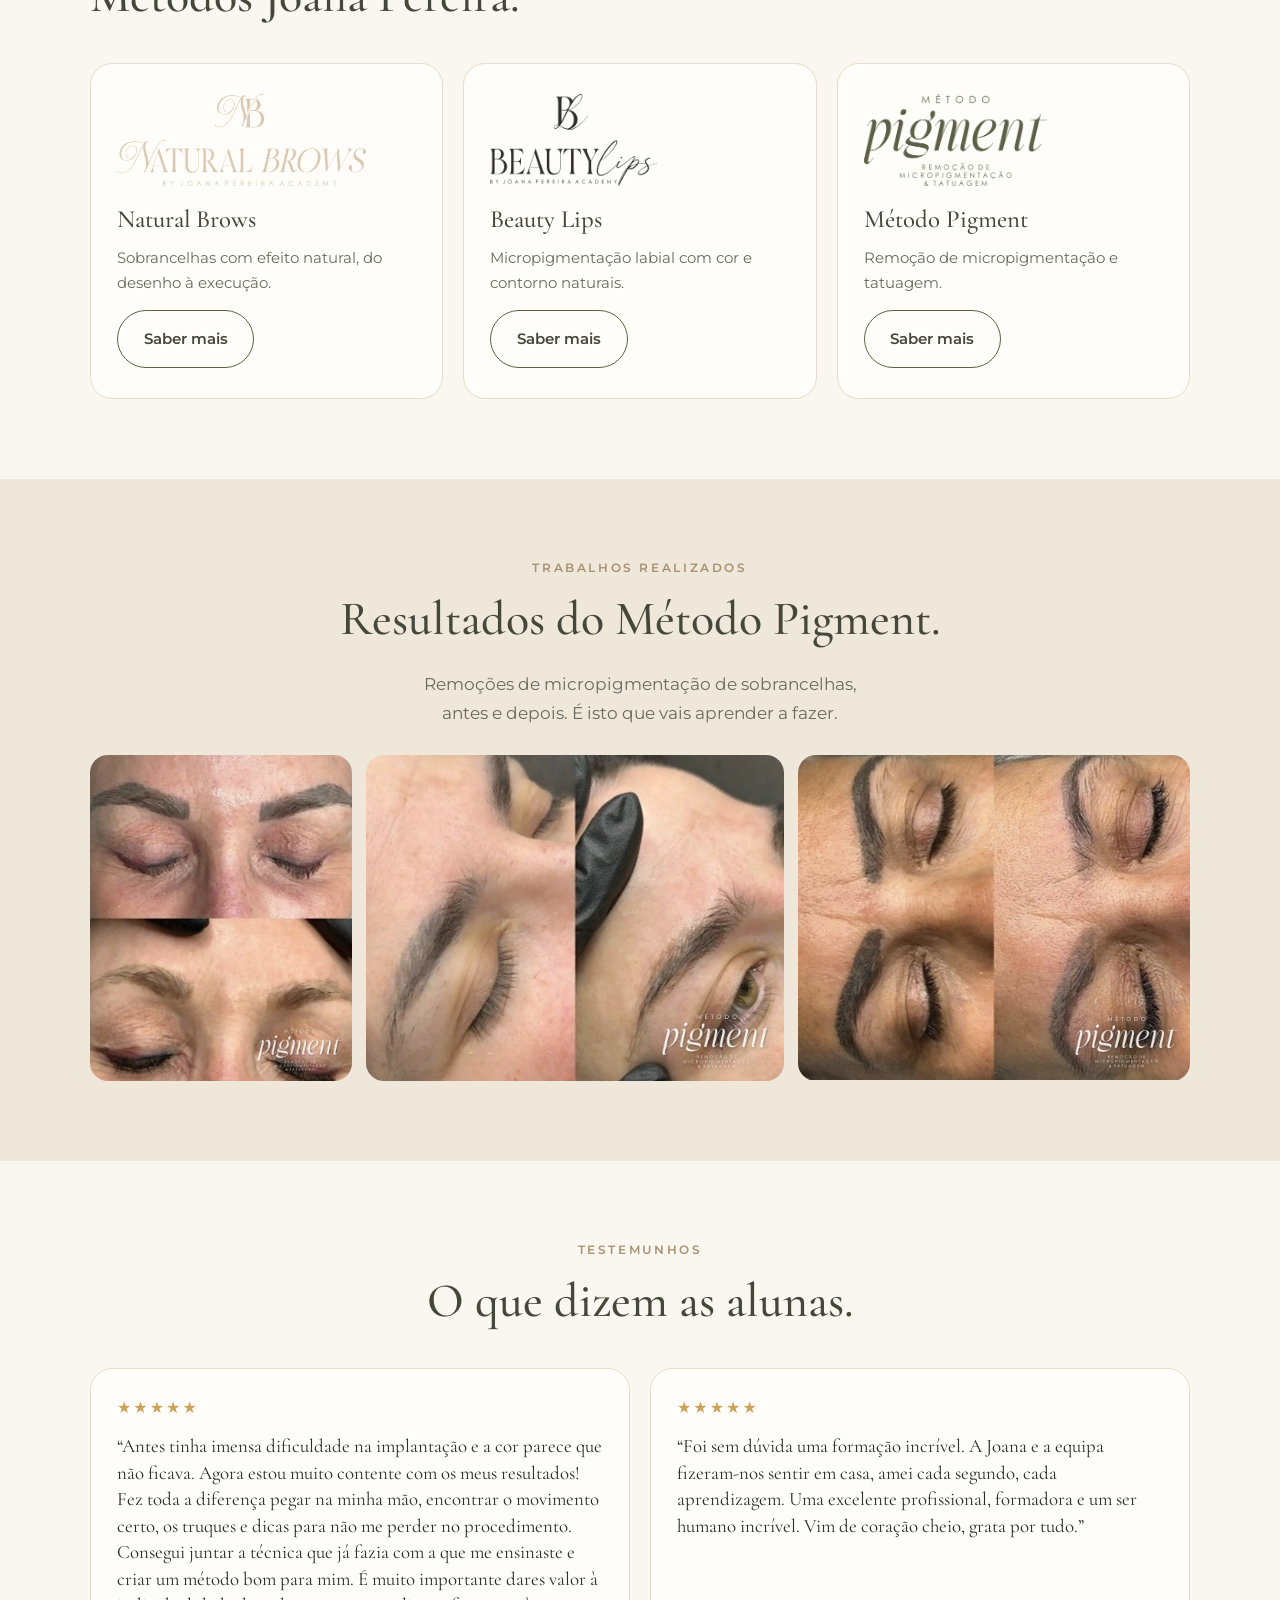
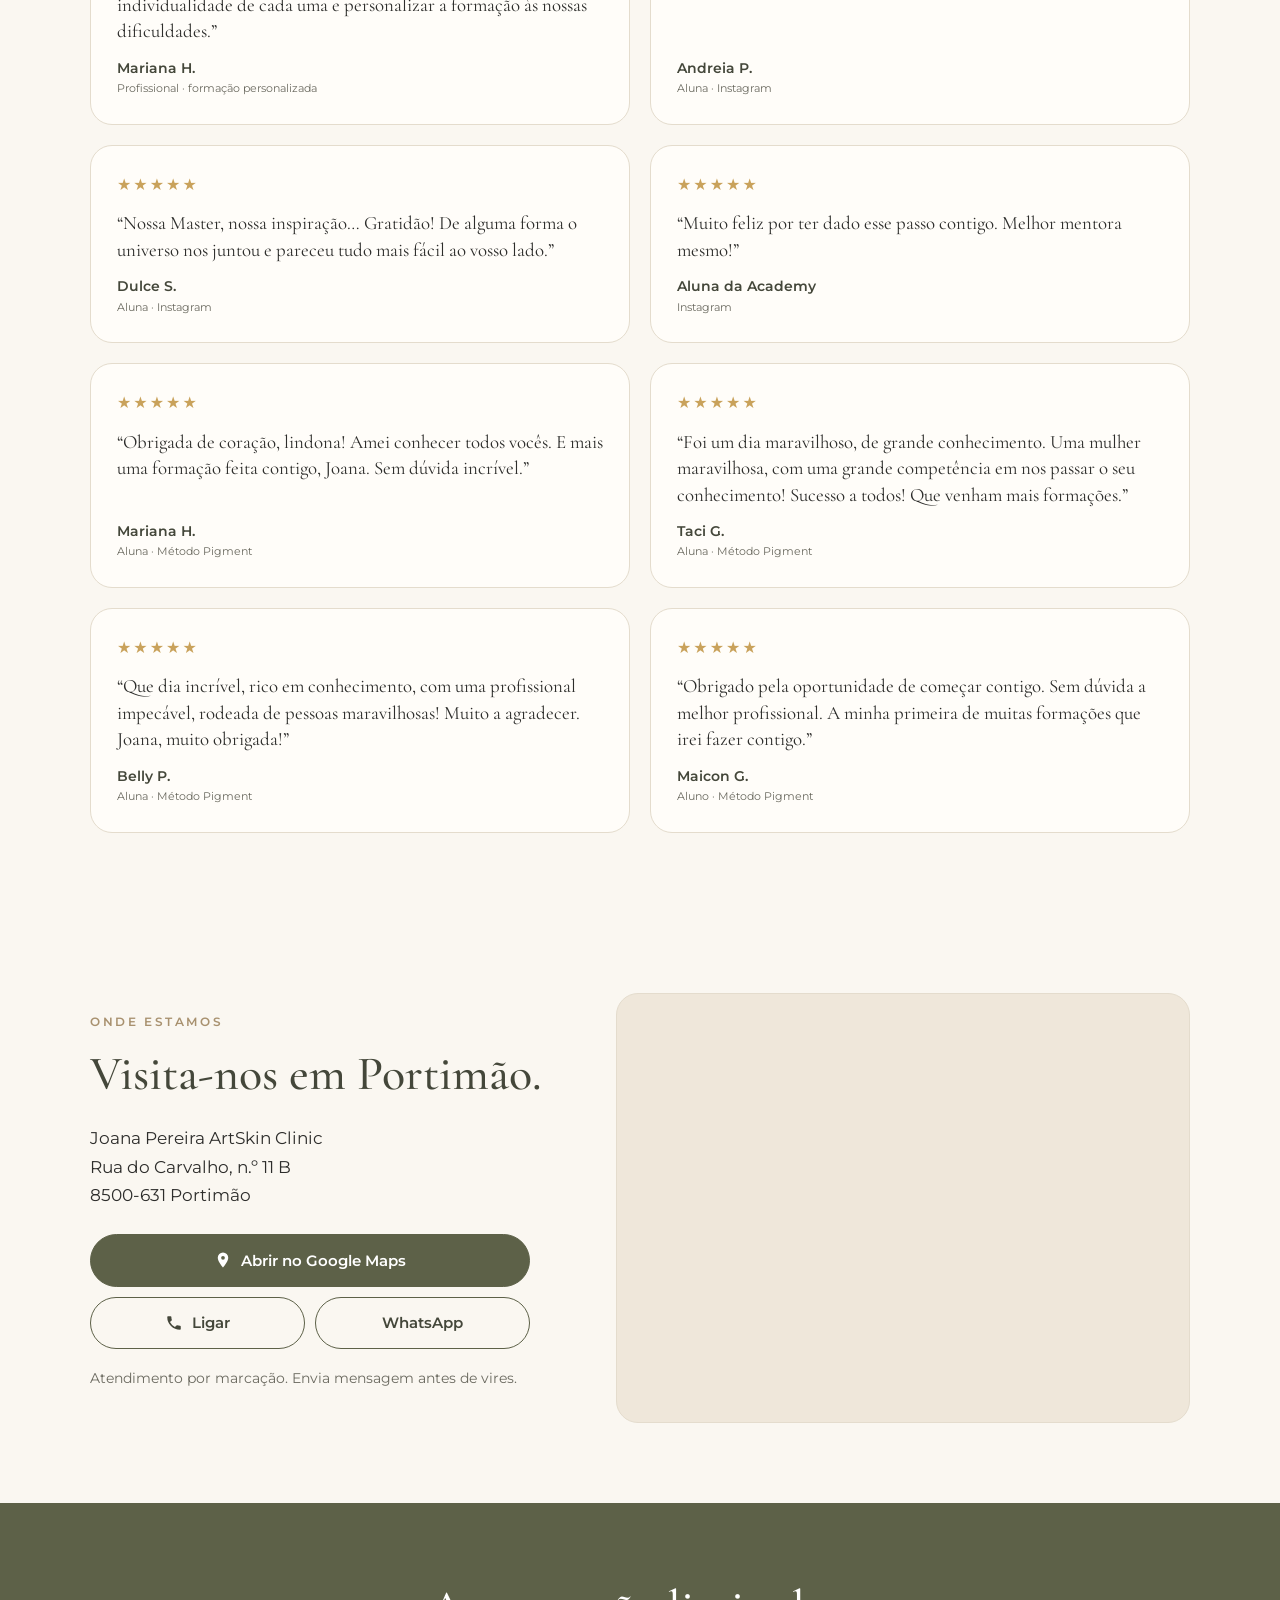
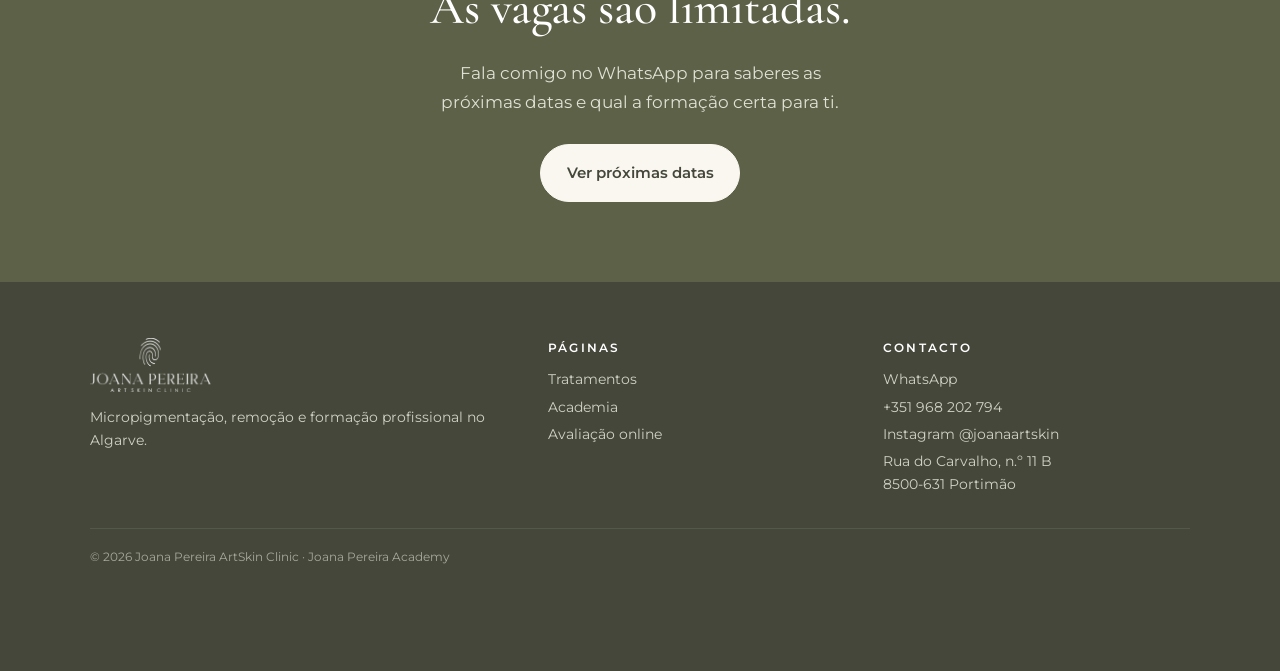
==== commit e1ba1e4e: "Tirar Waze, botão principal Abrir no Google Maps Co-Authored-By: Claude Opus 5.5 <noreply@anthropic." ====
--- a/academia.html
+++ b/academia.html
@@ -156,9 +156,8 @@
           8500-631 Portimão
         </address>
         <div class="quick">
-          <a class="btn" href="https://www.google.com/maps/dir/?api=1&amp;destination=Rua%20do%20Carvalho%2011B%2C%208500-631%20Portim%C3%A3o" target="_blank" rel="noopener">
-            <svg viewBox="0 0 24 24" aria-hidden="true"><path d="M12 2a7 7 0 0 0-7 7c0 5.2 7 13 7 13s7-7.8 7-13a7 7 0 0 0-7-7Zm0 9.5A2.5 2.5 0 1 1 12 6.5a2.5 2.5 0 0 1 0 5Z"/></svg>Como chegar</a>
-          <a class="btn ghost" href="https://waze.com/ul?q=Rua%20do%20Carvalho%2011B%2C%208500-631%20Portim%C3%A3o&amp;navigate=yes" target="_blank" rel="noopener">Abrir no Waze</a>
+          <a class="btn wide" href="https://www.google.com/maps/dir/?api=1&amp;destination=Rua%20do%20Carvalho%2011B%2C%208500-631%20Portim%C3%A3o" target="_blank" rel="noopener">
+            <svg viewBox="0 0 24 24" aria-hidden="true"><path d="M12 2a7 7 0 0 0-7 7c0 5.2 7 13 7 13s7-7.8 7-13a7 7 0 0 0-7-7Zm0 9.5A2.5 2.5 0 1 1 12 6.5a2.5 2.5 0 0 1 0 5Z"/></svg>Abrir no Google Maps</a>
           <a class="btn ghost" href="tel:+351968202794">
             <svg viewBox="0 0 24 24" aria-hidden="true"><path d="M6.6 10.8a15.1 15.1 0 0 0 6.6 6.6l2.2-2.2c.3-.3.7-.4 1-.2 1.1.4 2.3.6 3.6.6.6 0 1 .4 1 1V20c0 .6-.4 1-1 1A17 17 0 0 1 3 4c0-.6.4-1 1-1h3.5c.6 0 1 .4 1 1 0 1.3.2 2.5.6 3.6.1.3 0 .7-.2 1l-2.3 2.2Z"/></svg>Ligar</a>
           <a class="btn ghost" href="#" data-wa="Olá Joana! Gostava de marcar uma visita ao estúdio.">WhatsApp</a>
--- a/assets/css/site.css
+++ b/assets/css/site.css
@@ -197,6 +197,7 @@
 .addr { font-style: normal; font-size: 1.05rem; line-height: 1.7; color: var(--ink); margin: 8px 0 24px; }
 .quick { display: grid; grid-template-columns: 1fr 1fr; gap: 10px; max-width: 440px; }
 .quick .btn { padding: .8rem 1rem; white-space: nowrap; }
+.quick .btn.wide { grid-column: 1 / -1; }
 .small-note { margin-top: 18px; font-size: .85rem; color: var(--muted); }
 .map { border-radius: var(--radius); overflow: hidden; border: 1px solid var(--line); background: var(--sand); aspect-ratio: 4/3; }
 .map iframe { width: 100%; height: 100%; border: 0; display: block; }
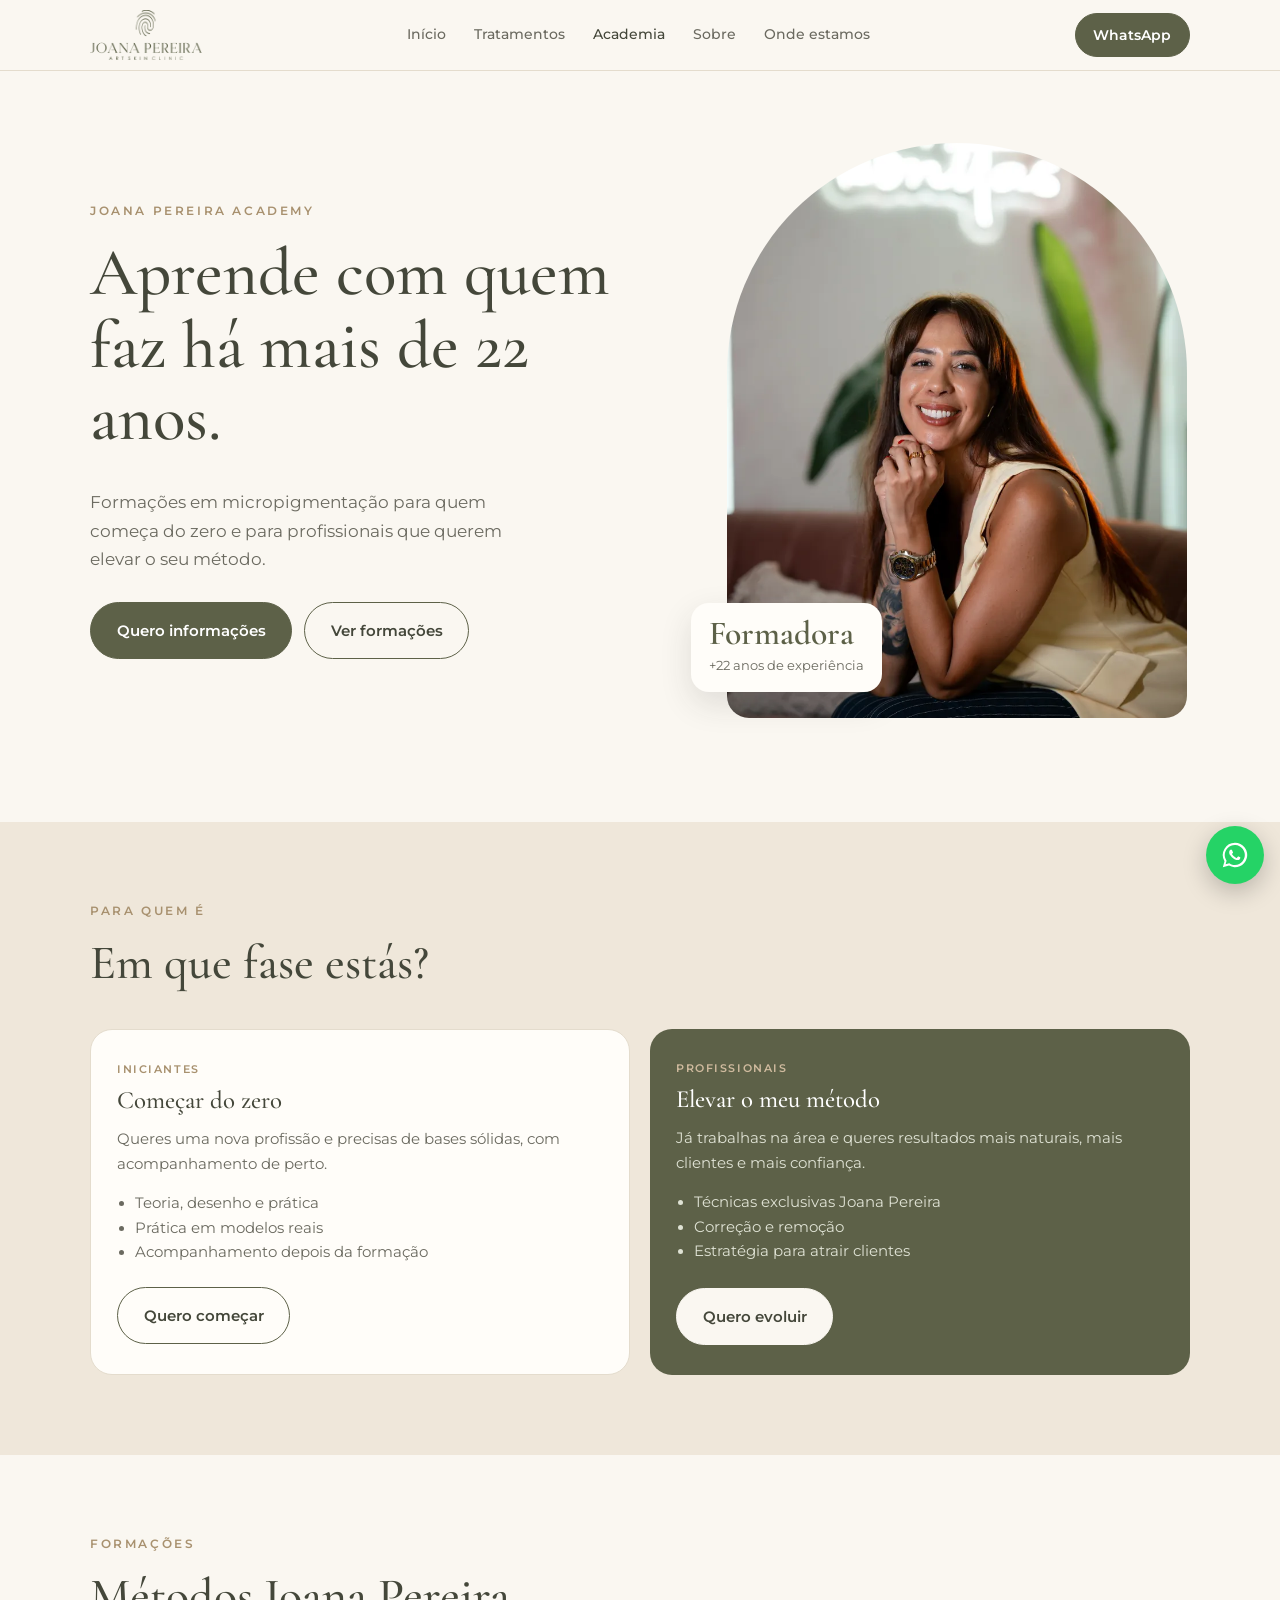
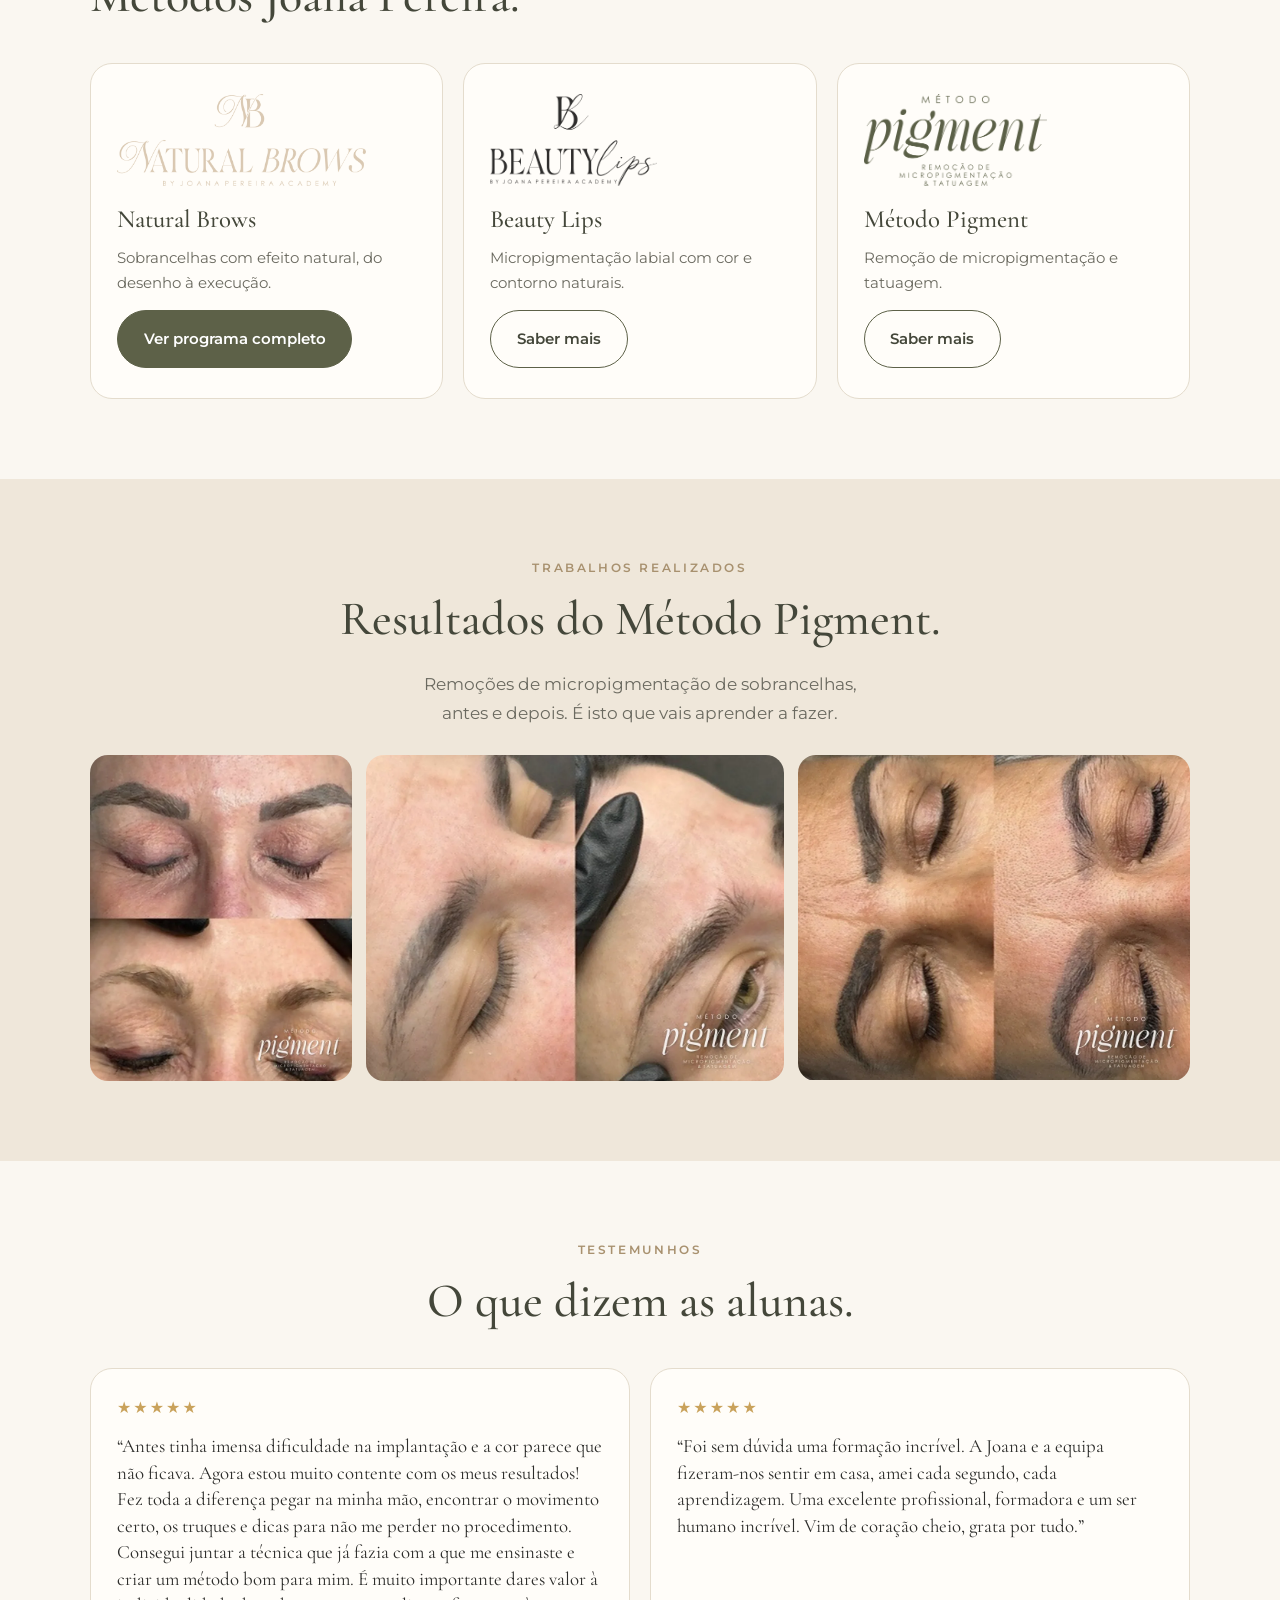
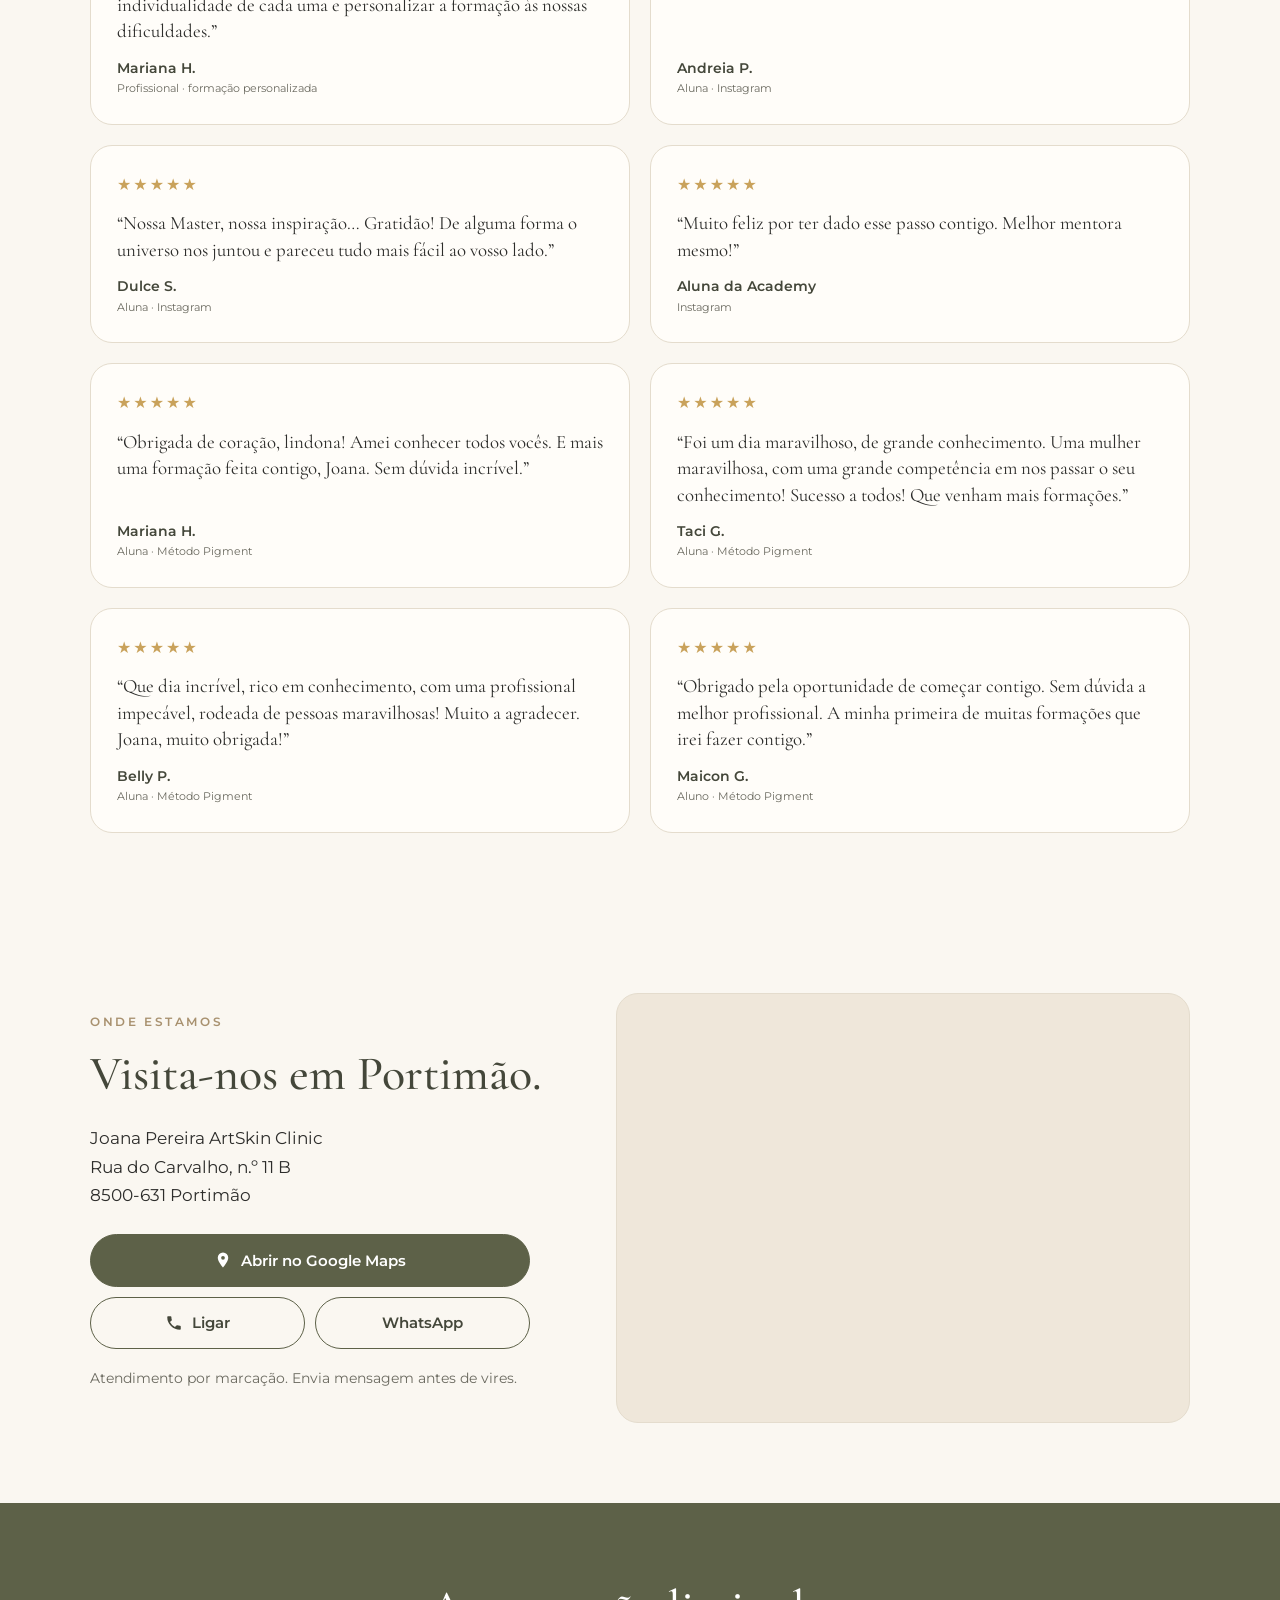
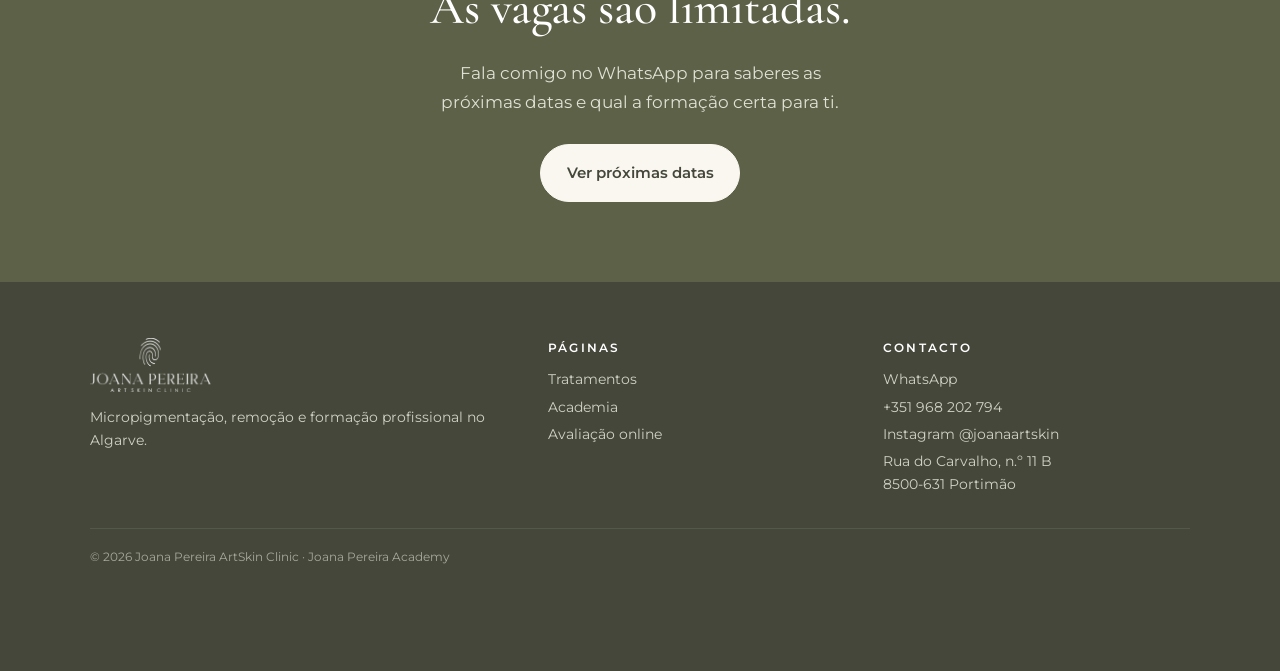
==== commit b1ff721f: "Página completa da Formação Natural Brows Programa, cronograma de 3 dias, conteúdo, kit com dermógra" ====
--- a/academia.html
+++ b/academia.html
@@ -89,7 +89,7 @@
           <img class="logo" src="assets/logos/natural-brows.png" alt="Natural Brows" width="800" height="296" loading="lazy">
           <h3>Natural Brows</h3>
           <p>Sobrancelhas com efeito natural, do desenho à execução.</p>
-          <a class="btn ghost" href="#" data-wa="Olá Joana! Quero informações sobre a formação Natural Brows.">Saber mais</a>
+          <a class="btn" href="formacao-natural-brows.html">Ver programa completo</a>
         </article>
         <article class="card">
           <img class="logo" src="assets/logos/beauty-lips.png" alt="Beauty Lips" width="800" height="442" loading="lazy">
@@ -128,7 +128,7 @@
 
   <section>
     <div class="wrap center">
-      <p class="eyebrow">Testemunhos</p>
+      <p class="eyebrow" id="testemunhos">Testemunhos</p>
       <h2>O que dizem as alunas.</h2>
       <!-- Testemunhos reais de alunas -->
       <div class="reviews two" style="text-align:left">
--- a/assets/css/site.css
+++ b/assets/css/site.css
@@ -201,3 +201,74 @@
 .small-note { margin-top: 18px; font-size: .85rem; color: var(--muted); }
 .map { border-radius: var(--radius); overflow: hidden; border: 1px solid var(--line); background: var(--sand); aspect-ratio: 4/3; }
 .map iframe { width: 100%; height: 100%; border: 0; display: block; }
+
+/* Sobre mim — estilo revista */
+.mag { background: var(--white); padding: 72px 0 88px; border-top: 1px solid var(--line); border-bottom: 1px solid var(--line); }
+.mag .wrap { max-width: 1040px; }
+.masthead { display: flex; justify-content: space-between; align-items: center; border-top: 3px solid var(--olive-dark); border-bottom: 1px solid var(--olive-dark); padding: 10px 0; font-size: .7rem; letter-spacing: .24em; text-transform: uppercase; font-weight: 600; color: var(--olive-dark); }
+.masthead span:nth-child(2) { font-family: "Cormorant Garamond", serif; font-size: 1.15rem; letter-spacing: .3em; font-weight: 600; }
+.mag h2 { font-size: clamp(2.3rem, 6vw, 4.2rem); text-align: center; margin: 44px auto 18px; max-width: 19ch; line-height: 1.02; }
+.mag h2 em { color: var(--beige-dark); }
+.standfirst { text-align: center; max-width: 52ch; margin: 0 auto; font-size: 1.1rem; color: var(--muted); font-style: italic; font-family: "Cormorant Garamond", serif; font-size: 1.35rem; line-height: 1.4; }
+.byline { text-align: center; margin: 18px 0 40px; font-size: .72rem; letter-spacing: .2em; text-transform: uppercase; color: var(--beige-dark); font-weight: 600; }
+.article { display: grid; gap: 36px; }
+@media (min-width: 900px) { .article { grid-template-columns: 1fr 1.25fr; gap: 48px; align-items: start; } }
+.article figure { margin: 0; }
+.article figure img { width: 100%; border-radius: 4px; aspect-ratio: 3/4; object-fit: cover; object-position: 50% 35%; }
+.article figcaption { font-size: .78rem; color: var(--muted); margin-top: 10px; font-style: italic; }
+.body { columns: 1; column-gap: 32px; font-size: .98rem; color: #3d3c37; }
+@media (min-width: 700px) { .body { columns: 2; } }
+.body p { margin: 0 0 1em; text-align: justify; hyphens: auto; }
+.body p:first-child::first-letter { float: left; font-family: "Cormorant Garamond", serif; font-size: 4.6rem; line-height: .82; padding: 6px 8px 0 0; color: var(--olive); font-weight: 600; }
+.body h4 { font-size: .74rem; letter-spacing: .18em; text-transform: uppercase; color: var(--olive-dark); margin: 1.4em 0 .5em; break-after: avoid; }
+.pull { break-inside: avoid; margin: 1.2em 0; padding: 18px 0; border-top: 1px solid var(--beige); border-bottom: 1px solid var(--beige); font-family: "Cormorant Garamond", serif; font-size: 1.55rem; line-height: 1.25; color: var(--olive-dark); font-style: italic; text-align: center; }
+.pull small { display: block; margin-top: 8px; font-family: Montserrat, sans-serif; font-style: normal; font-size: .72rem; letter-spacing: .14em; text-transform: uppercase; color: var(--beige-dark); }
+.facts { display: grid; grid-template-columns: repeat(3, 1fr); gap: 12px; margin-top: 40px; border-top: 1px solid var(--olive-dark); padding-top: 22px; text-align: center; }
+.facts strong { display: block; font-family: "Cormorant Garamond", serif; font-size: 2.4rem; color: var(--olive); line-height: 1; font-weight: 600; }
+.facts span { font-size: .72rem; letter-spacing: .1em; text-transform: uppercase; color: var(--muted); }
+.sig { width: 150px; margin: 8px 0 0 auto; }
+
+/* Foto no topo de um cartão de tratamento */
+.card-photo { display: block; margin: -30px -26px 22px; }
+.card-photo img { width: 100%; aspect-ratio: 4/3; object-fit: cover; object-position: 50% 22%; border-radius: var(--radius) var(--radius) 0 0; }
+/* Montagens antes/depois: mostrar a imagem inteira, sem cortar etiquetas */
+.card-photo img { aspect-ratio: 1200/919; }
+.card-photo img.full { object-fit: contain; background: #fff; }
+
+/* Página de formação */
+.chips { list-style: none; padding: 0; margin: 20px 0 0; display: flex; flex-wrap: wrap; gap: 8px; }
+.chips li { background: var(--white); border: 1px solid var(--line); border-radius: 99px; padding: 6px 14px; font-size: .82rem; font-weight: 500; color: var(--olive-dark); }
+.checks { list-style: none; padding: 0; margin: 22px 0 0; display: grid; gap: 10px; }
+.checks li { display: flex; gap: 12px; align-items: center; background: var(--white); border: 1px solid var(--line); border-radius: 99px; padding: 10px 18px; font-weight: 500; color: var(--olive-dark); }
+.checks li::before { content: "✓"; flex: 0 0 26px; height: 26px; border-radius: 50%; background: var(--olive); color: #fff; display: grid; place-items: center; font-size: .8rem; }
+.days { display: grid; gap: 20px; margin-top: 36px; }
+@media (min-width: 900px) { .days { grid-template-columns: repeat(3, 1fr); } }
+.day { background: var(--white); border: 1px solid var(--line); border-radius: var(--radius); padding: 28px 26px; }
+.day p, .day ul { color: var(--muted); font-size: .95rem; }
+.day ul { padding-left: 1.1rem; margin: 0; } .day li { margin: 6px 0; }
+.day-n { display: inline-block; background: var(--olive); color: #fff; border-radius: 99px; padding: 4px 14px; font-size: .75rem; font-weight: 600; letter-spacing: .1em; text-transform: uppercase; margin-bottom: 14px; }
+.day.feature { background: var(--olive); border: 0; } .day.feature h3 { color: #fff; } .day.feature ul { color: #dfe2d4; }
+.day.feature .day-n { background: var(--cream); color: var(--olive-dark); }
+.syllabus { display: grid; gap: 0 40px; margin-top: 32px; }
+@media (min-width: 860px) { .syllabus { grid-template-columns: 1fr 1fr; } }
+.syllabus ul { list-style: none; padding: 0; margin: 0; }
+.syllabus li { padding: 12px 0 12px 22px; border-bottom: 1px solid rgba(255,255,255,.14); color: #dfe2d4; font-size: .95rem; position: relative; }
+.syllabus li::before { content: ""; position: absolute; left: 0; top: 20px; width: 8px; height: 8px; border-radius: 2px; background: var(--beige); }
+.syllabus b { color: #fff; font-weight: 600; }
+.includes .ico { color: var(--beige-dark); font-size: 1.2rem; margin-bottom: 8px; }
+.wide-photo { margin: 28px 0 0; border-radius: var(--radius); overflow: hidden; }
+.wide-photo img { width: 100%; max-height: 420px; object-fit: cover; }
+.prices { display: grid; gap: 20px; margin-top: 40px; align-items: stretch; }
+@media (min-width: 900px) { .prices { grid-template-columns: repeat(3, 1fr); } }
+.price { background: var(--white); border: 1px solid var(--line); border-radius: var(--radius); padding: 30px 26px; display: flex; flex-direction: column; }
+.price p { color: var(--muted); font-size: .95rem; }
+.price .amount { font-family: "Cormorant Garamond", serif; font-size: 2.8rem; line-height: 1; color: var(--olive-dark); margin: 6px 0 16px; font-weight: 600; }
+.price .amount small { font-family: Montserrat, sans-serif; font-size: .8rem; font-weight: 500; color: var(--muted); }
+.price .btn { margin-top: auto; align-self: flex-start; }
+.price.feature { background: var(--olive); border: 0; transform: translateY(-6px); box-shadow: 0 18px 40px rgba(45,45,43,.18); }
+.price.feature h3, .price.feature .amount { color: #fff; } .price.feature p, .price.feature .amount small { color: #dfe2d4; }
+.klarna { display: flex; gap: 18px; align-items: center; margin-top: 28px; padding: 20px 22px; border-radius: 18px; background: var(--sand); }
+.klarna p { margin: 0; color: var(--muted); font-size: .93rem; } .klarna b { color: var(--olive-dark); }
+.klarna-badge { flex: 0 0 auto; background: #ffb3c7; color: #17120f; font-weight: 700; border-radius: 8px; padding: 10px 14px; font-size: .95rem; }
+@media (max-width: 560px) { .klarna { flex-direction: column; align-items: flex-start; } }
+.steps.big { max-width: 720px; }
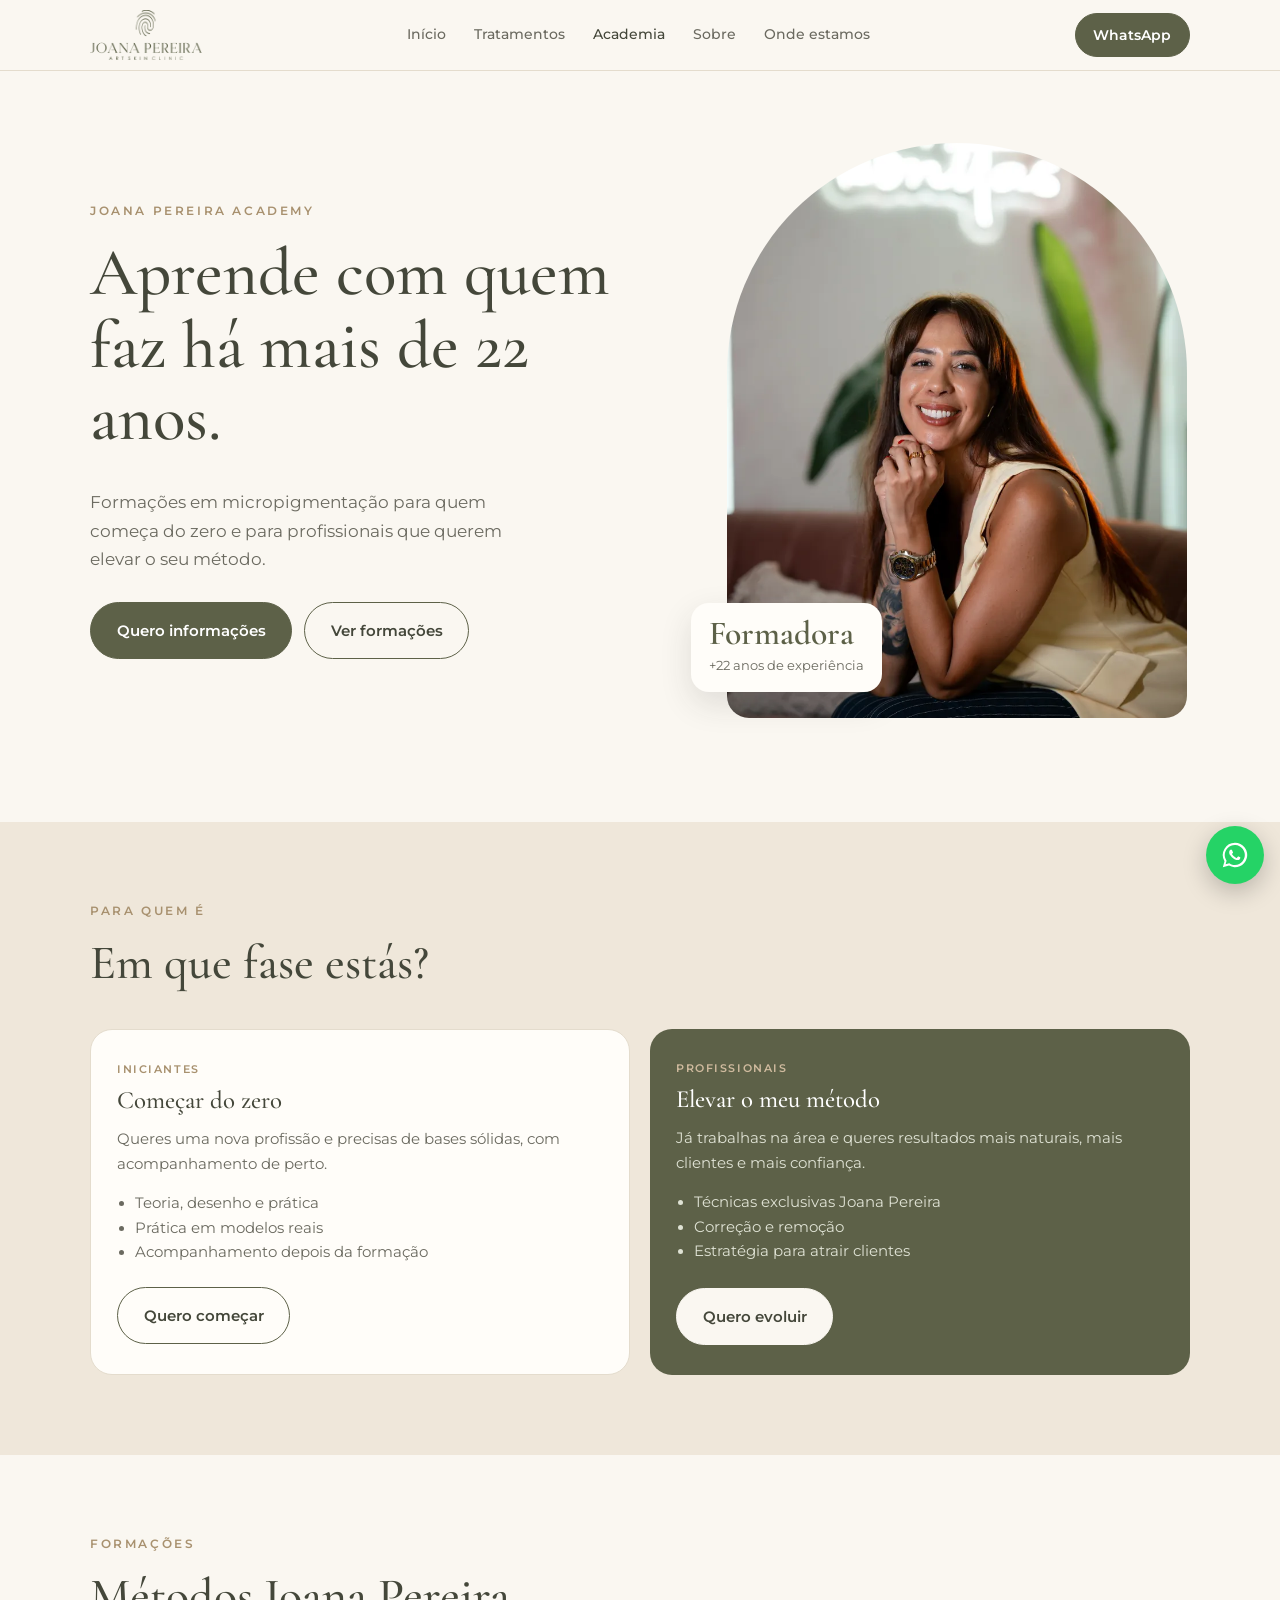
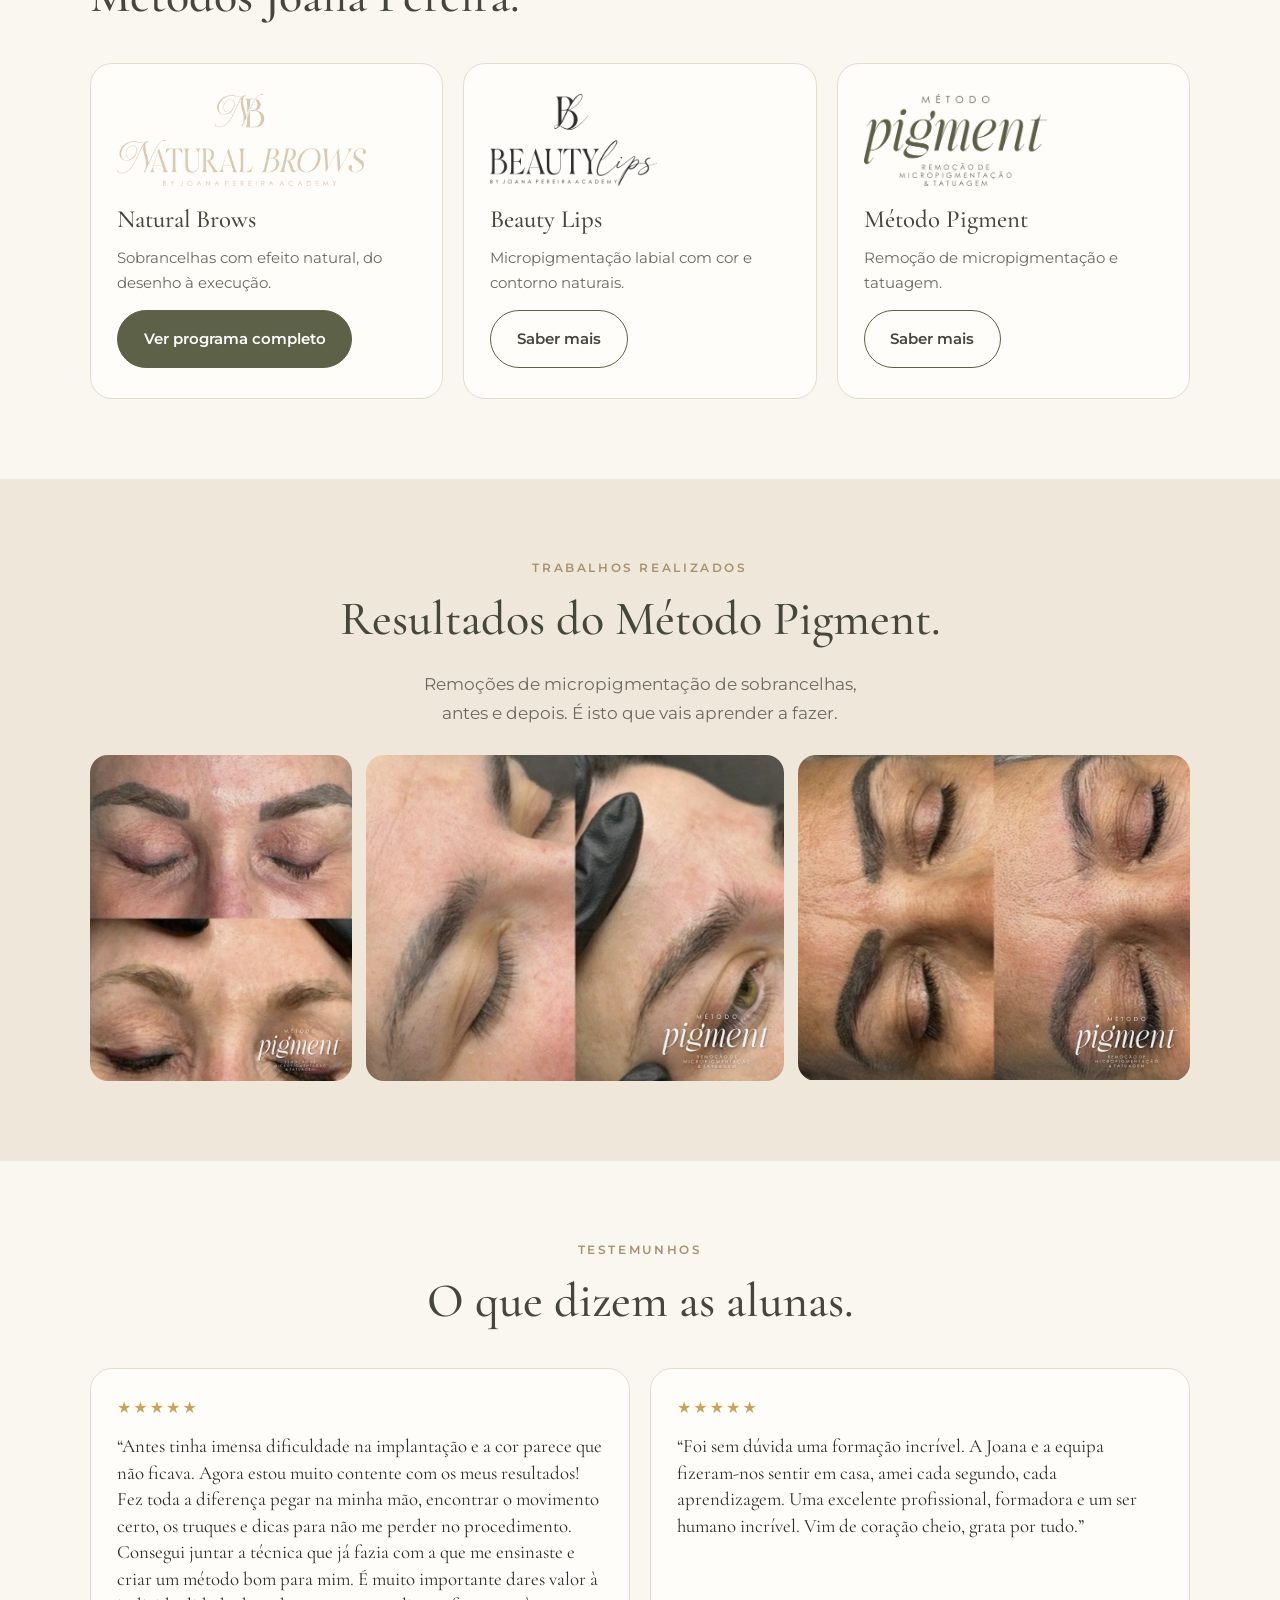
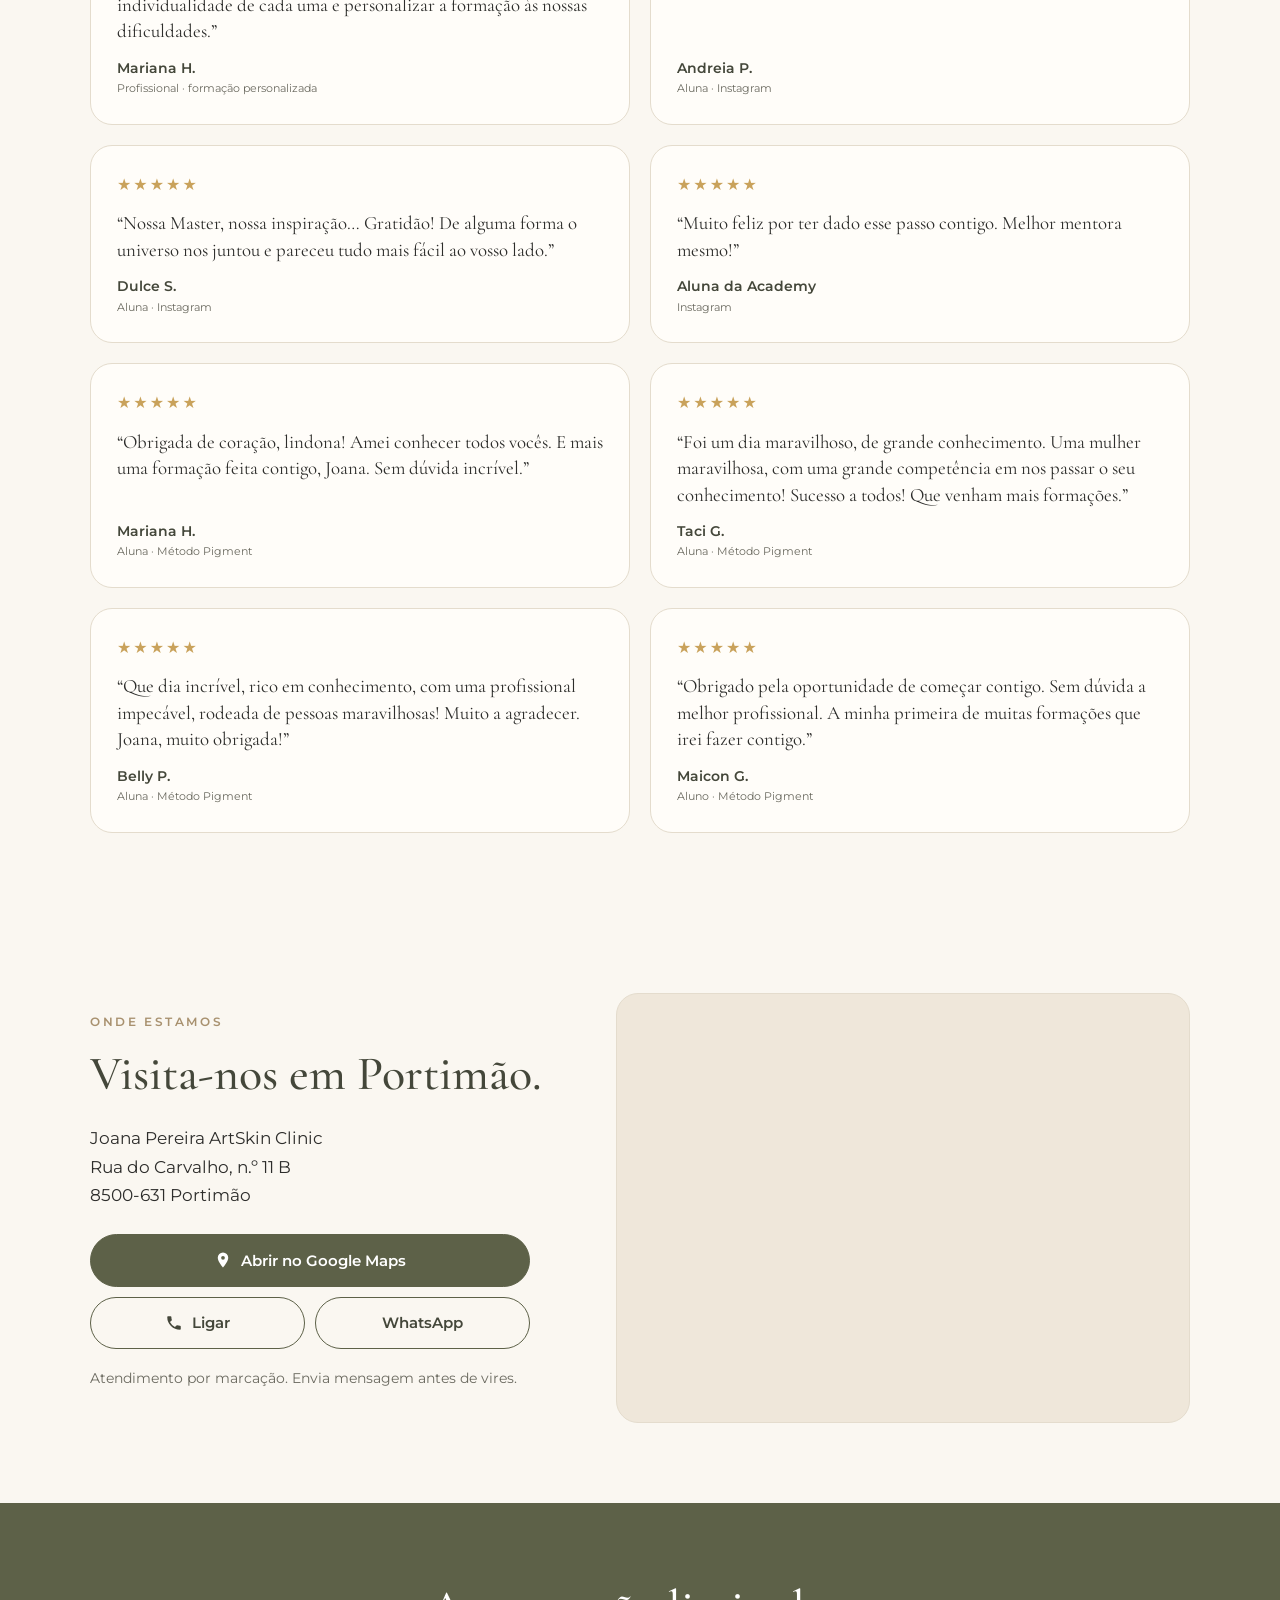
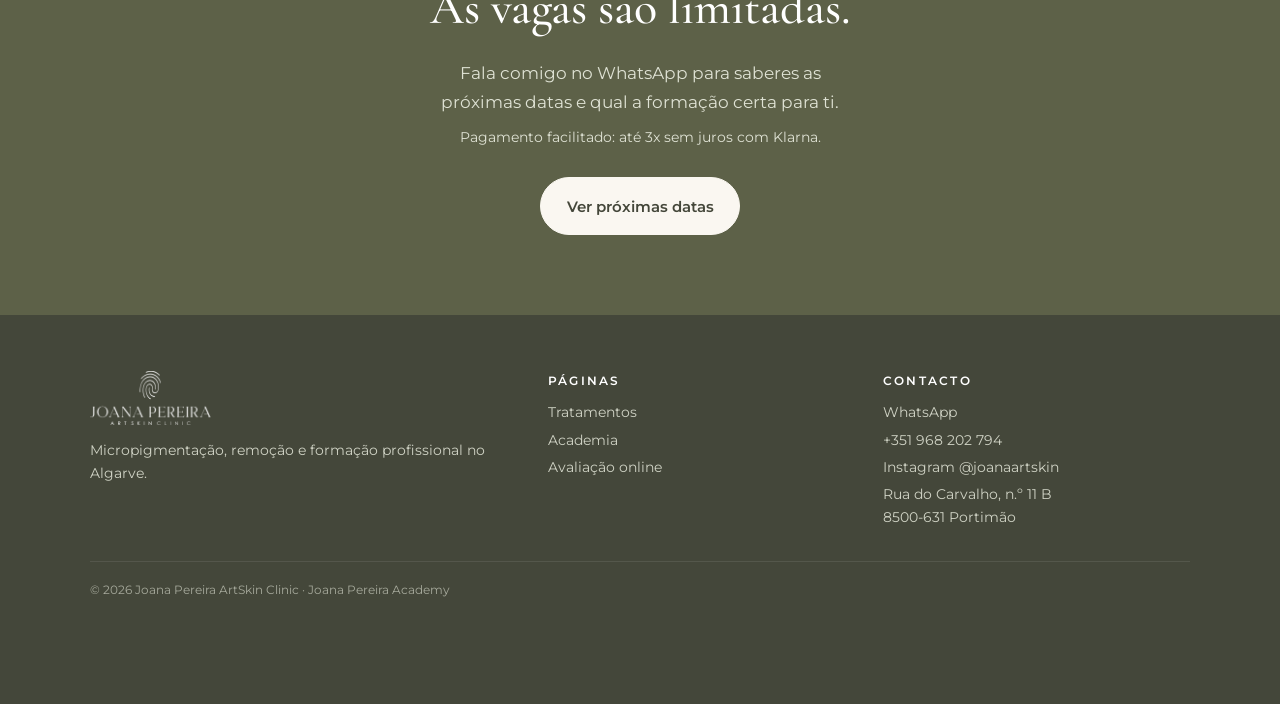
==== commit 5920bc60: "Destaque do pagamento facilitado com Klarna Co-Authored-By: Claude Opus 5.5 <noreply@anthropic.com> " ====
--- a/academia.html
+++ b/academia.html
@@ -174,6 +174,7 @@
     <div class="wrap center">
       <h2>As vagas são limitadas.</h2>
       <p class="lead">Fala comigo no WhatsApp para saberes as próximas datas e qual a formação certa para ti.</p>
+      <p style="margin:-8px 0 0;font-size:.9rem">Pagamento facilitado: até 3x sem juros com Klarna.</p>
       <div class="cta-row"><a class="btn light" href="#" data-wa="Olá Joana! Quero saber as próximas datas das formações.">Ver próximas datas</a></div>
     </div>
   </section>
--- a/assets/css/site.css
+++ b/assets/css/site.css
@@ -272,3 +272,11 @@
 .klarna-badge { flex: 0 0 auto; background: #ffb3c7; color: #17120f; font-weight: 700; border-radius: 8px; padding: 10px 14px; font-size: .95rem; }
 @media (max-width: 560px) { .klarna { flex-direction: column; align-items: flex-start; } }
 .steps.big { max-width: 720px; }
+.timeline { list-style: none !important; padding: 0 !important; margin: 0 0 12px !important; }
+.timeline li { display: grid; grid-template-columns: 64px 1fr; gap: 8px; padding: 7px 0; border-bottom: 1px dashed var(--line); margin: 0 !important; }
+.day.feature .timeline li { border-color: rgba(255,255,255,.18); }
+.timeline b { color: var(--olive); } .day.feature .timeline b { color: var(--beige); }
+.day-goal { margin: 14px 0 0; font-style: italic; font-size: .9rem !important; }
+.day.feature .day-goal { color: #dfe2d4; }
+.klarna-line { margin: -8px 0 14px !important; font-size: .82rem !important; font-weight: 600; color: var(--beige-dark) !important; }
+.price.feature .klarna-line { color: var(--beige) !important; }
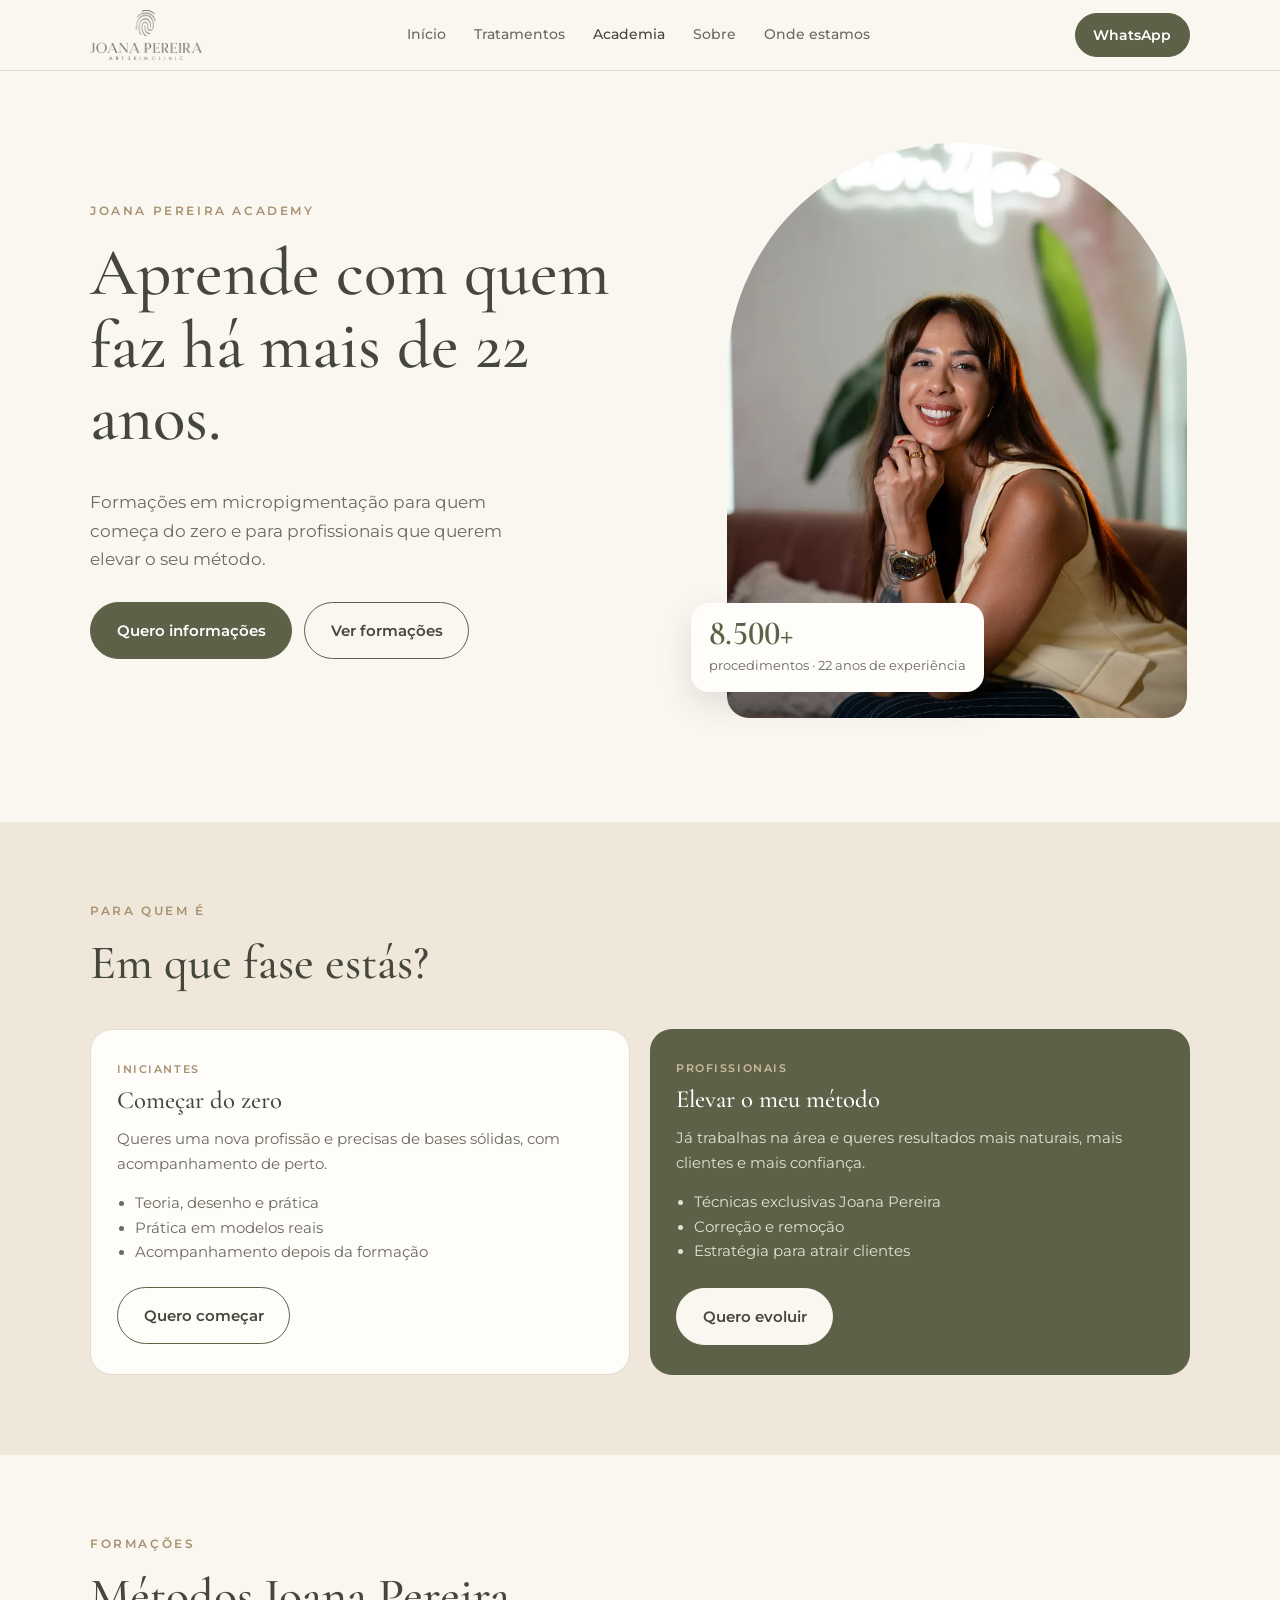
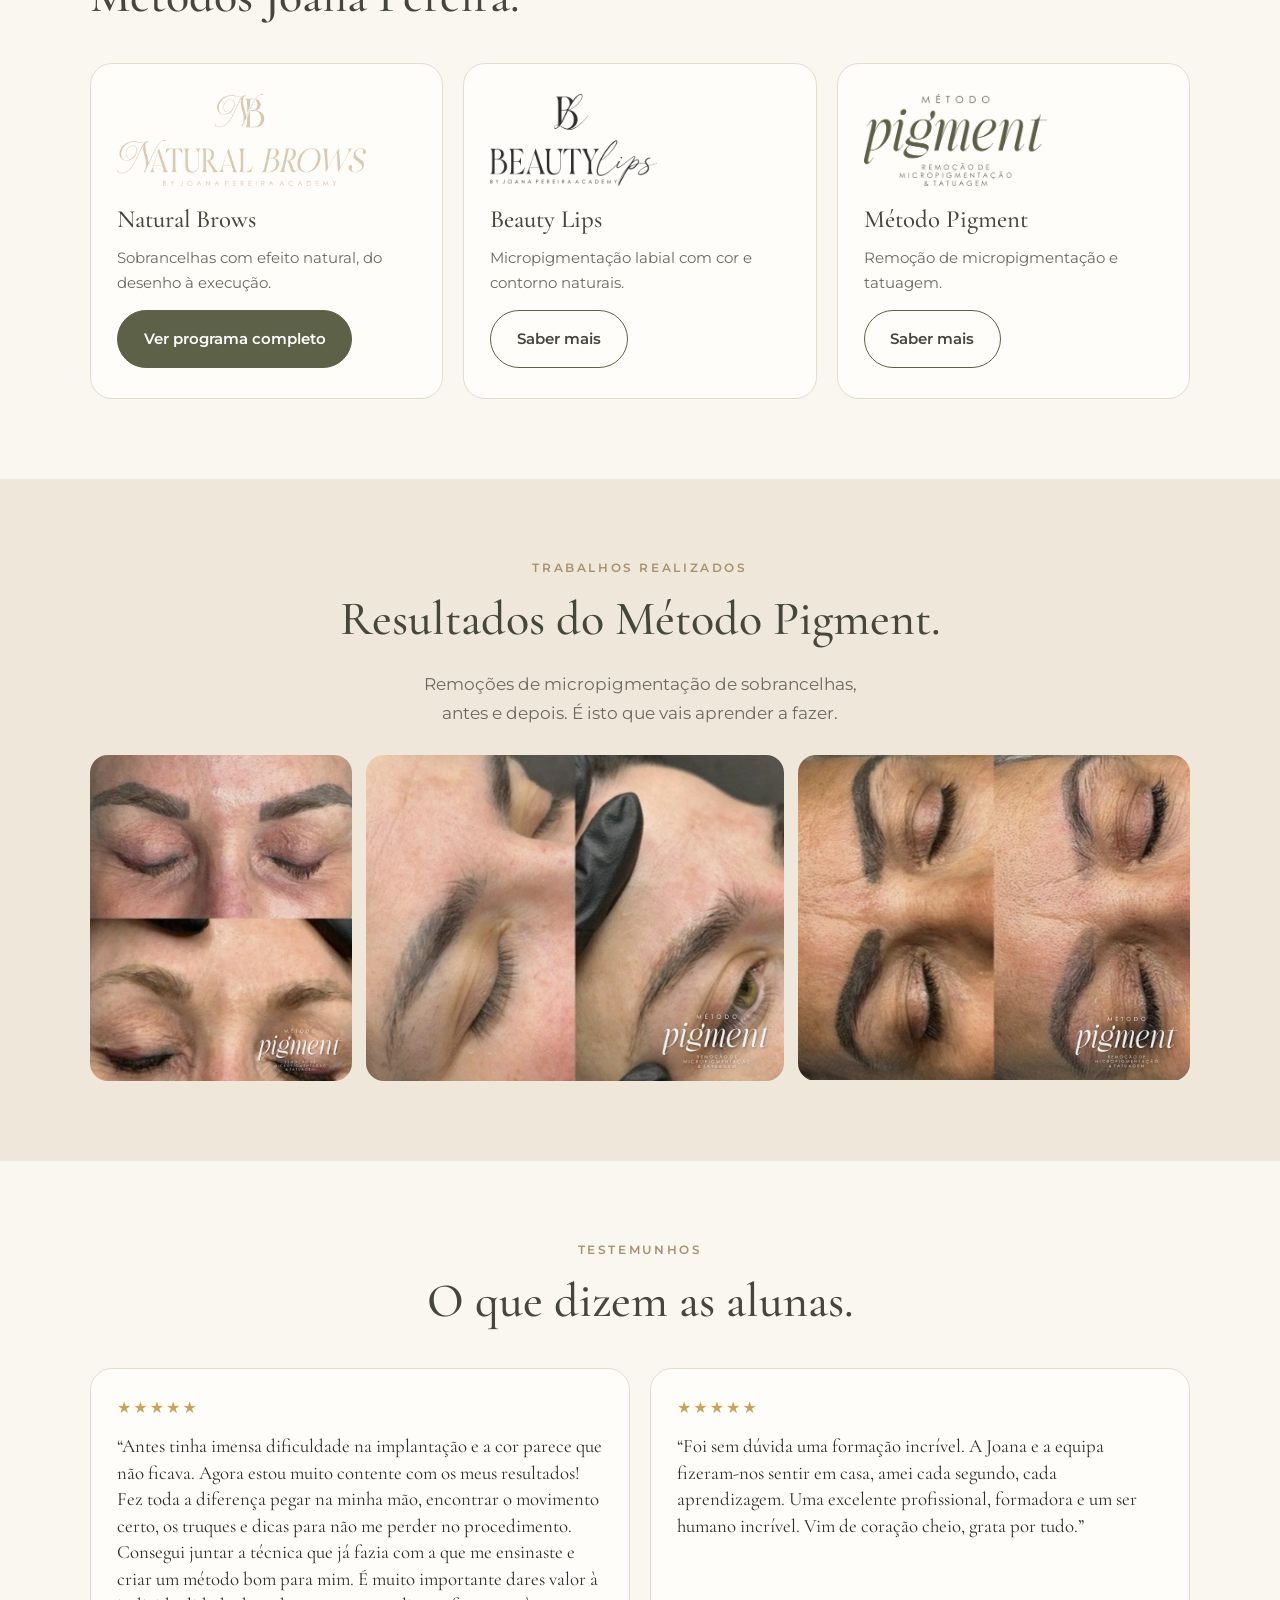
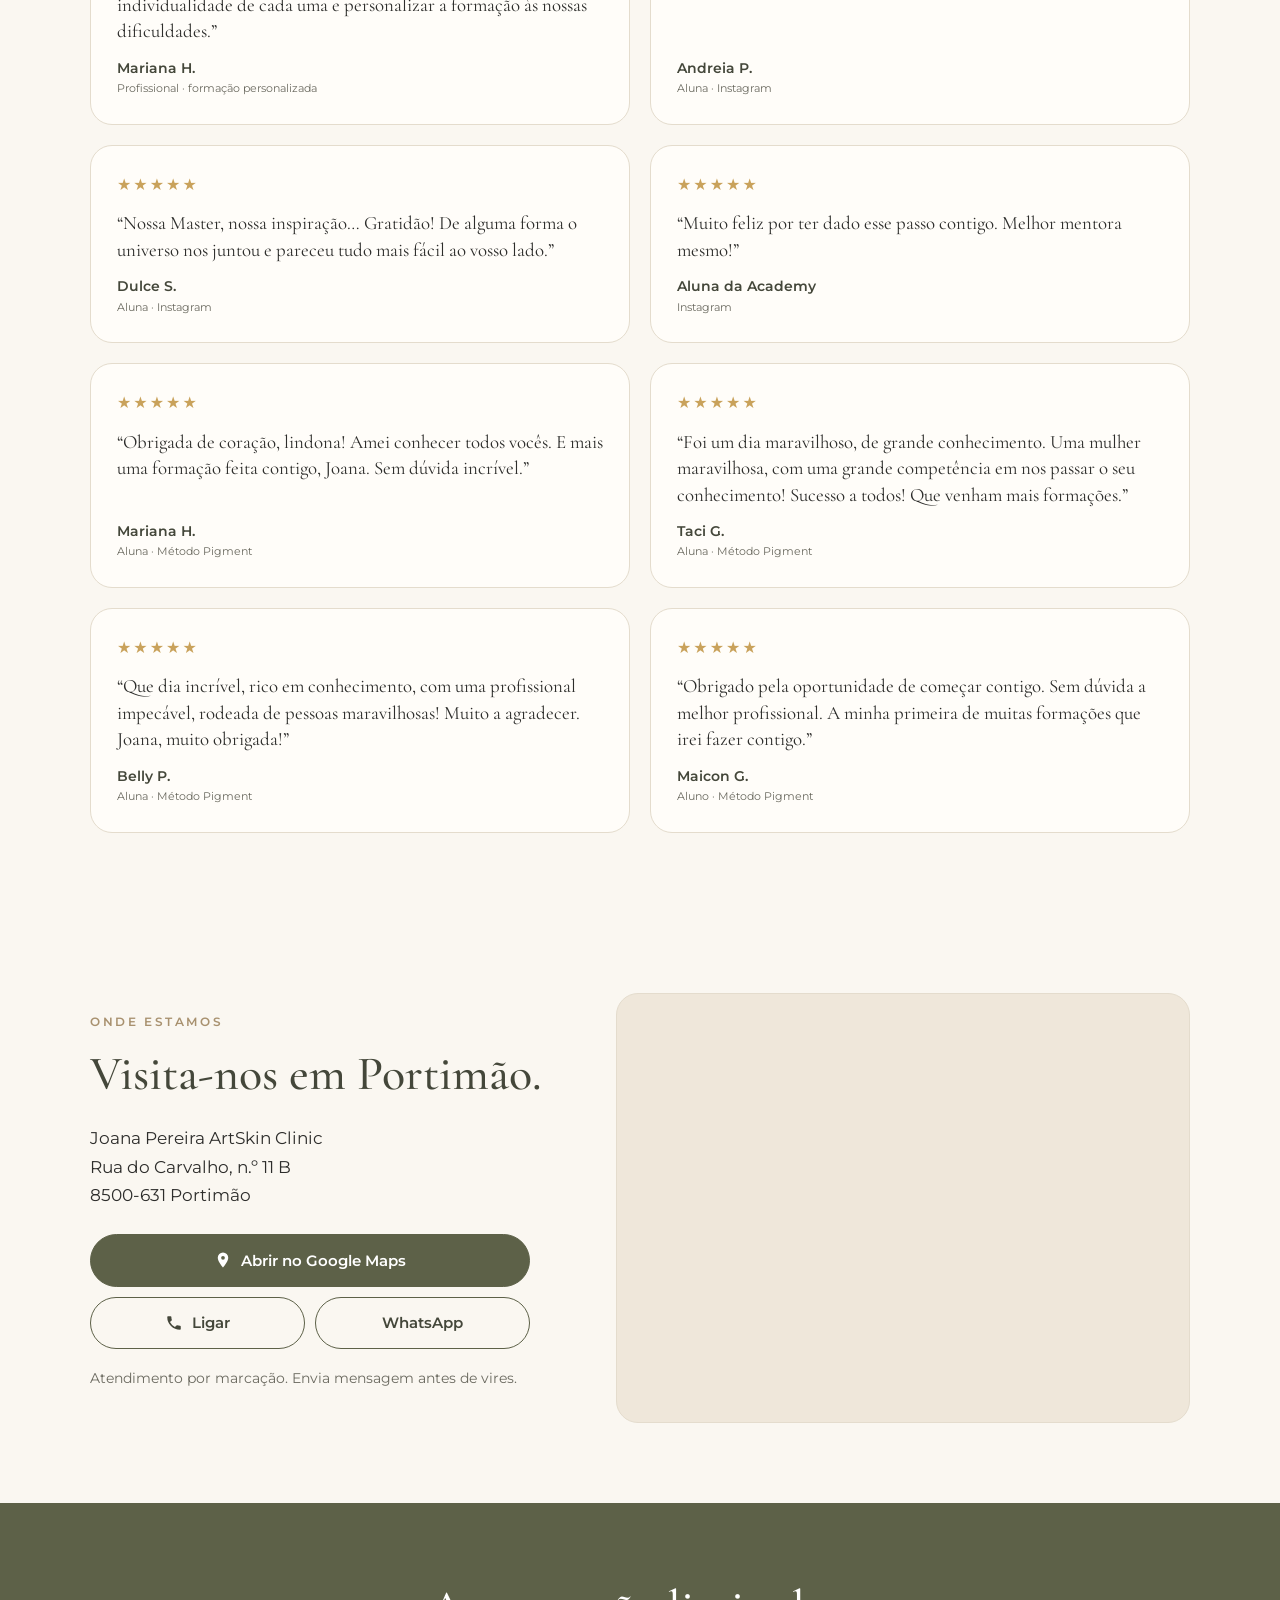
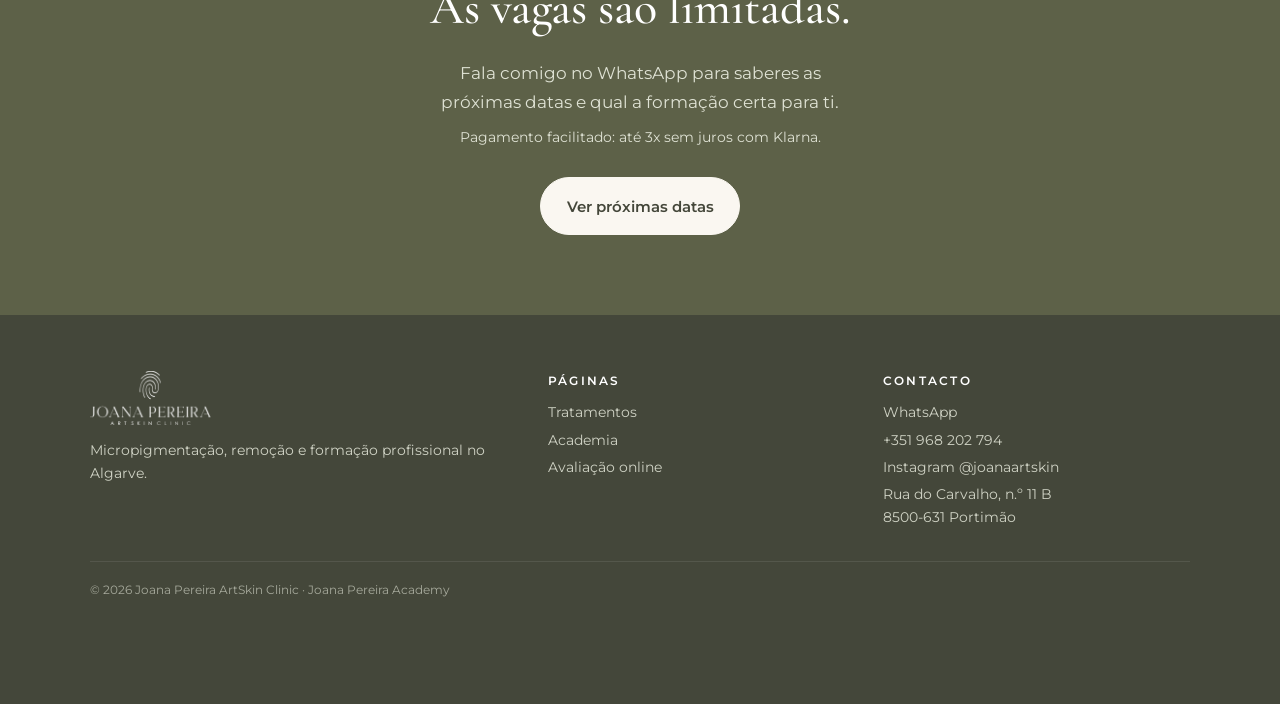
==== commit d0a76480: "Contador animado: 8.500+ procedimentos realizados Co-Authored-By: Claude Opus 5.5 <noreply@anthropic" ====
--- a/academia.html
+++ b/academia.html
@@ -51,7 +51,7 @@
           <source type="image/webp" srcset="assets/img/joana-pereira-800.webp 800w, assets/img/joana-pereira-1200.webp 1200w" sizes="(min-width: 900px) 460px, 100vw">
           <img class="photo" src="assets/img/joana-pereira-800.jpg" srcset="assets/img/joana-pereira-800.jpg 800w, assets/img/joana-pereira-1200.jpg 1200w" sizes="(min-width: 900px) 460px, 100vw" width="800" height="1200" alt="Joana Pereira, formadora">
         </picture>
-        <div class="badge"><strong>Formadora</strong><small>+22 anos de experiência</small></div>
+        <div class="badge"><strong data-count="8500" data-suffix="+">8.500+</strong><small>procedimentos · 22 anos de experiência</small></div>
       </div>
     </div>
   </section>
--- a/assets/css/site.css
+++ b/assets/css/site.css
@@ -280,3 +280,21 @@
 .day.feature .day-goal { color: #dfe2d4; }
 .klarna-line { margin: -8px 0 14px !important; font-size: .82rem !important; font-weight: 600; color: var(--beige-dark) !important; }
 .price.feature .klarna-line { color: var(--beige) !important; }
+.price .btn.pay { margin-top: 10px; }
+[hidden] { display: none !important; }
+
+/* Nada a tapar texto */
+[id] { scroll-margin-top: 120px; }
+body { padding-bottom: 0; }
+.wa-float { transition: opacity .25s, transform .25s; }
+.wa-float.off { opacity: 0; transform: translateY(16px); pointer-events: none; }
+@media (max-width: 1279px) { .wa-float { display: none; } }
+
+/* Contadores */
+.counters { padding: 40px 0; background: var(--olive); color: #fff; }
+.counters .wrap { display: grid; grid-template-columns: repeat(2, 1fr); gap: 28px 16px; text-align: center; }
+@media (min-width: 760px) { .counters .wrap { grid-template-columns: repeat(4, 1fr); } }
+.counter strong { display: block; font-family: "Cormorant Garamond", serif; font-weight: 600; font-size: clamp(2.6rem, 7vw, 3.6rem); line-height: 1; color: #fff; }
+.counter:first-child strong { color: var(--beige); }
+.counter span { display: block; margin-top: 8px; font-size: .74rem; letter-spacing: .14em; text-transform: uppercase; color: #dfe2d4; }
+[data-count], .counter strong, .badge strong, .stats strong, .facts strong { font-variant-numeric: lining-nums tabular-nums; }
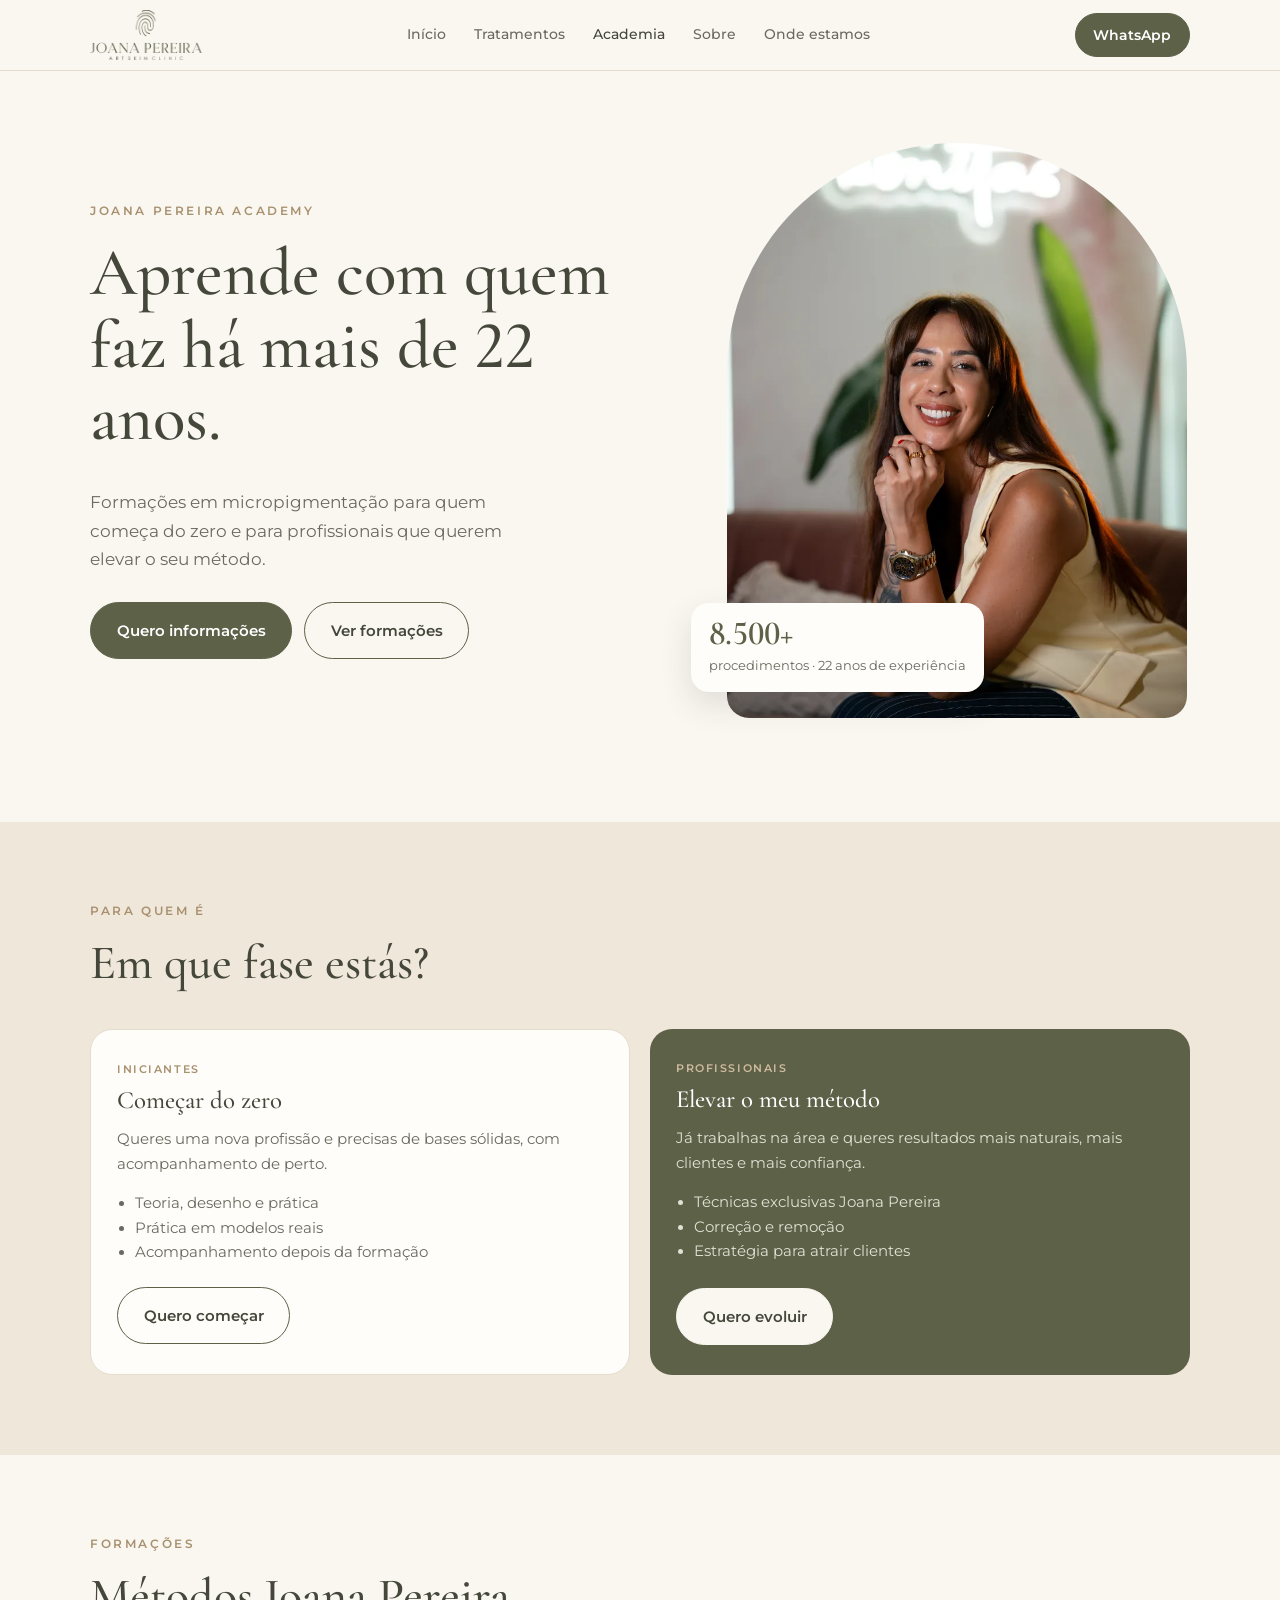
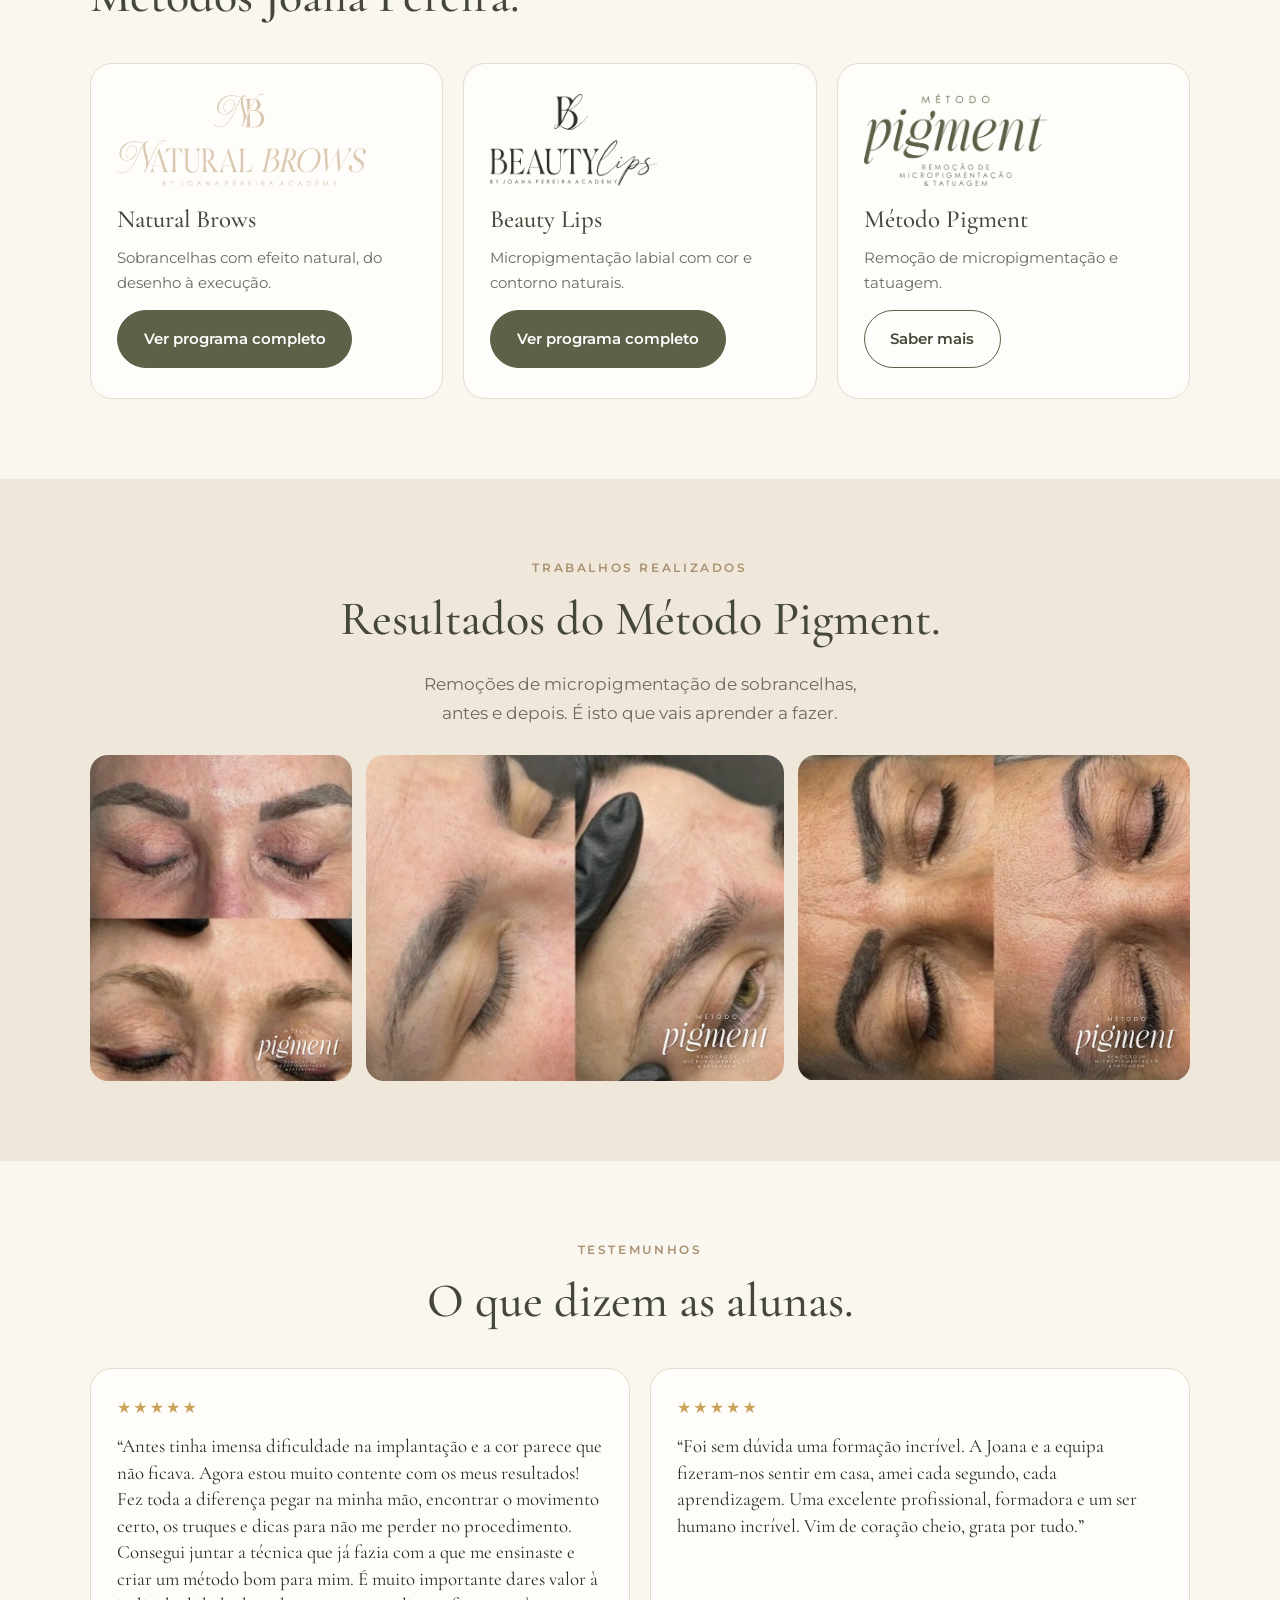
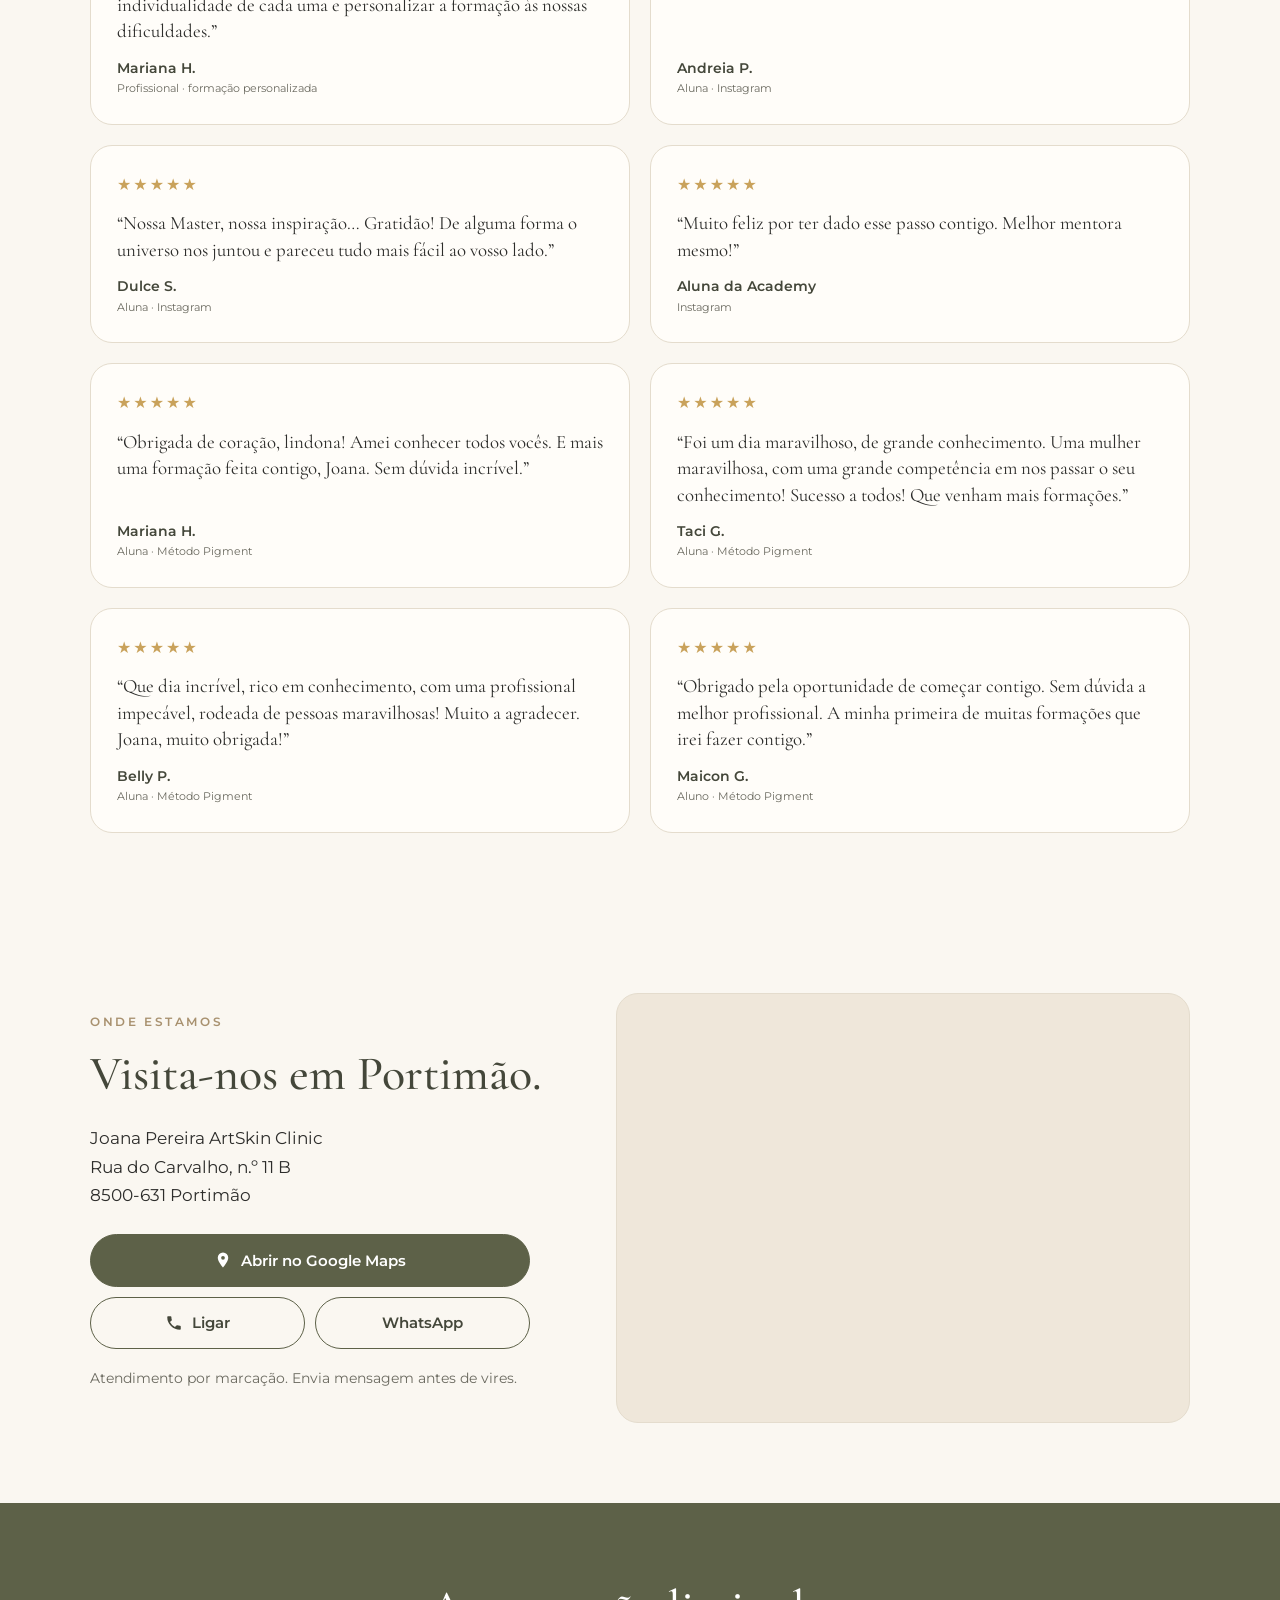
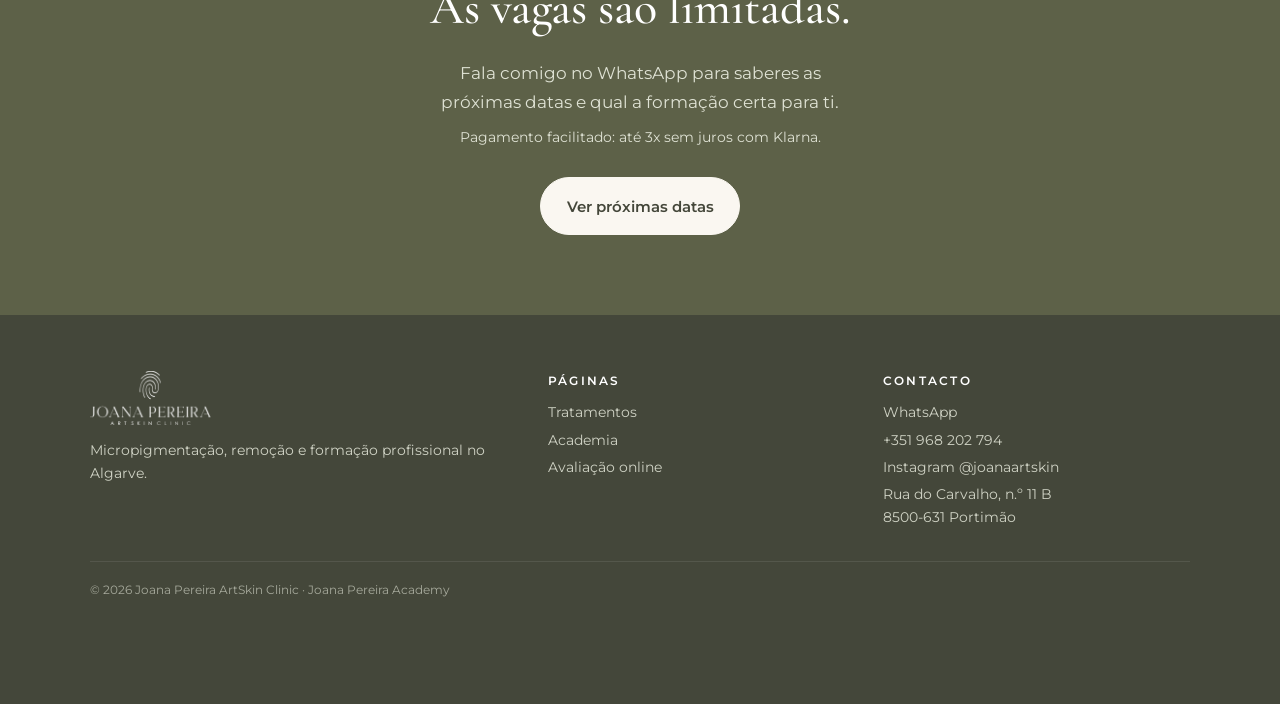
==== commit 90542def: "Página completa da Formação Beauty Lips Co-Authored-By: Claude Opus 5.5 <noreply@anthropic.com> Clau" ====
--- a/academia.html
+++ b/academia.html
@@ -95,7 +95,7 @@
           <img class="logo" src="assets/logos/beauty-lips.png" alt="Beauty Lips" width="800" height="442" loading="lazy">
           <h3>Beauty Lips</h3>
           <p>Micropigmentação labial com cor e contorno naturais.</p>
-          <a class="btn ghost" href="#" data-wa="Olá Joana! Quero informações sobre a formação Beauty Lips.">Saber mais</a>
+          <a class="btn" href="formacao-beauty-lips.html">Ver programa completo</a>
         </article>
         <article class="card">
           <img class="logo" src="assets/logos/metodo-pigment.png" alt="Método Pigment" width="800" height="402" loading="lazy">
--- a/assets/css/site.css
+++ b/assets/css/site.css
@@ -298,3 +298,5 @@
 .counter:first-child strong { color: var(--beige); }
 .counter span { display: block; margin-top: 8px; font-size: .74rem; letter-spacing: .14em; text-transform: uppercase; color: #dfe2d4; }
 [data-count], .counter strong, .badge strong, .stats strong, .facts strong { font-variant-numeric: lining-nums tabular-nums; }
+.card-photo img.tall { aspect-ratio: 4/5; }
+.price .amount, h1, h2, h3 { font-variant-numeric: lining-nums; }
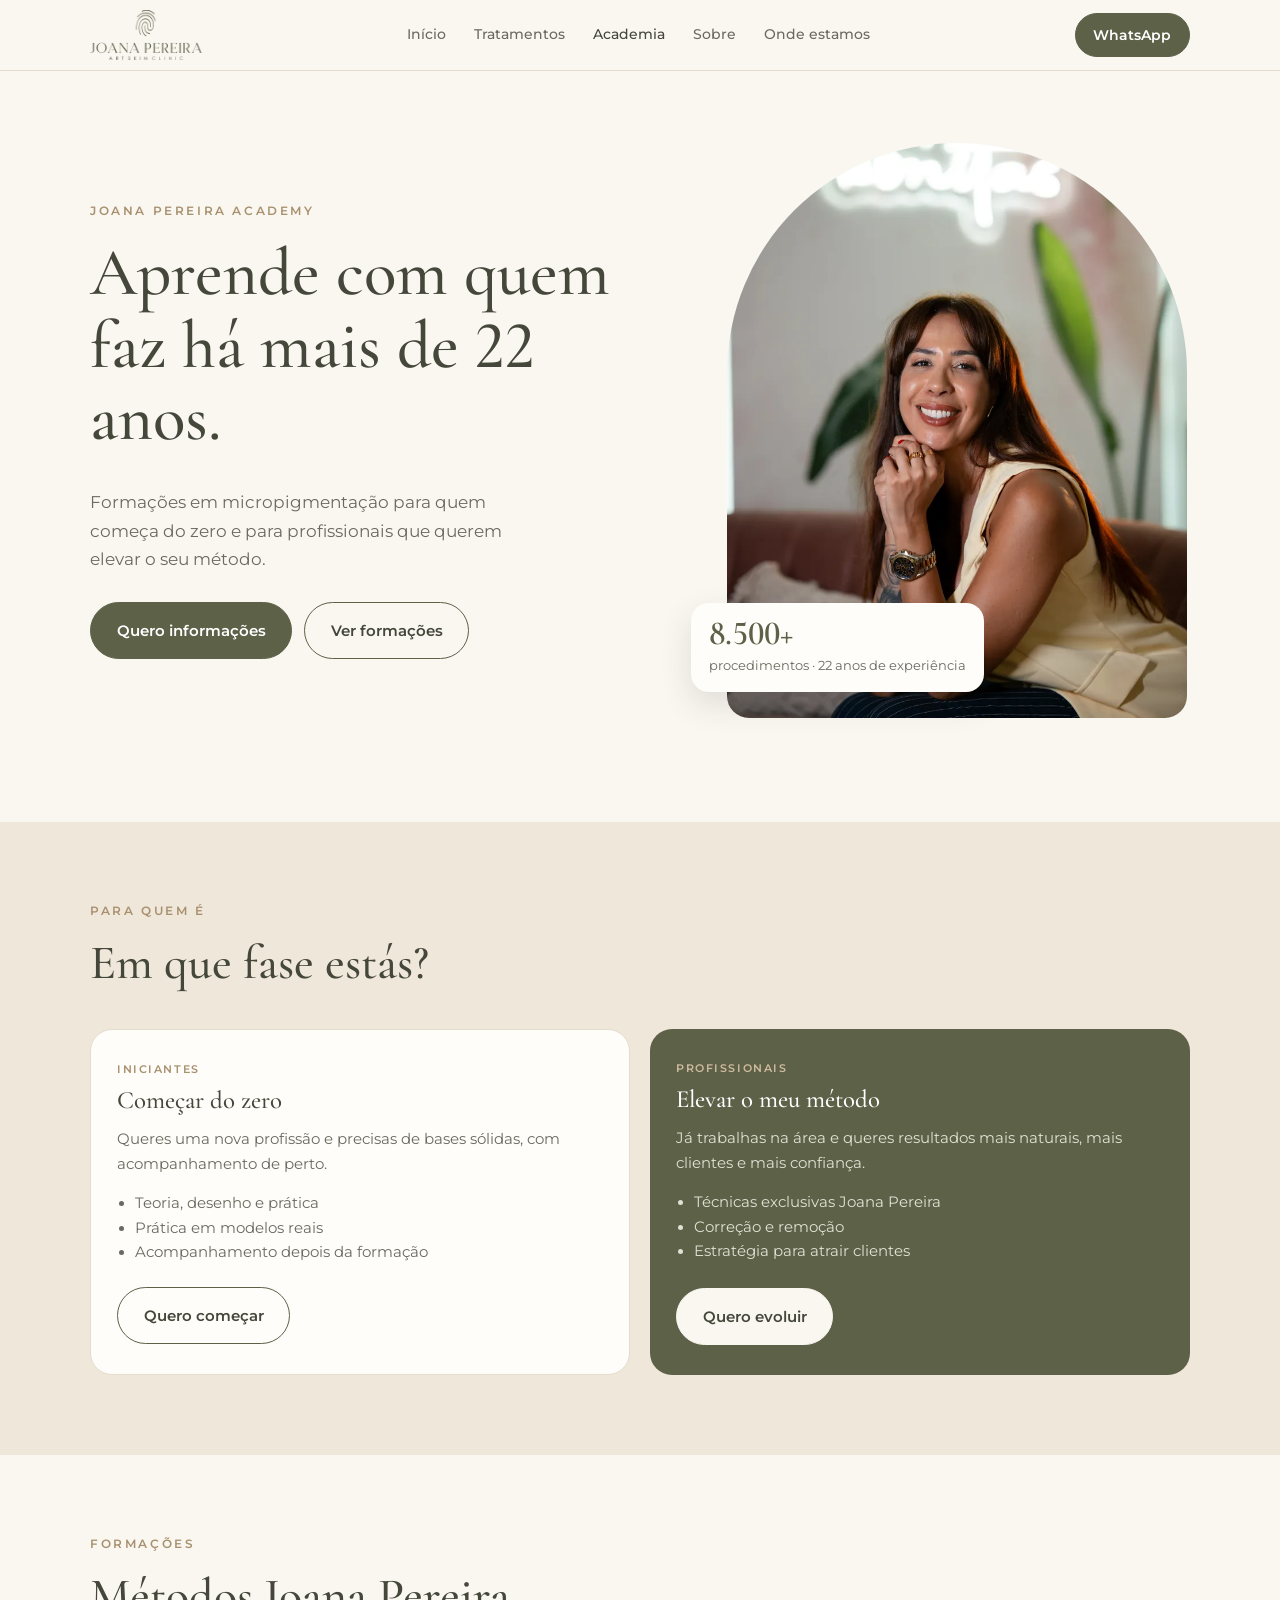
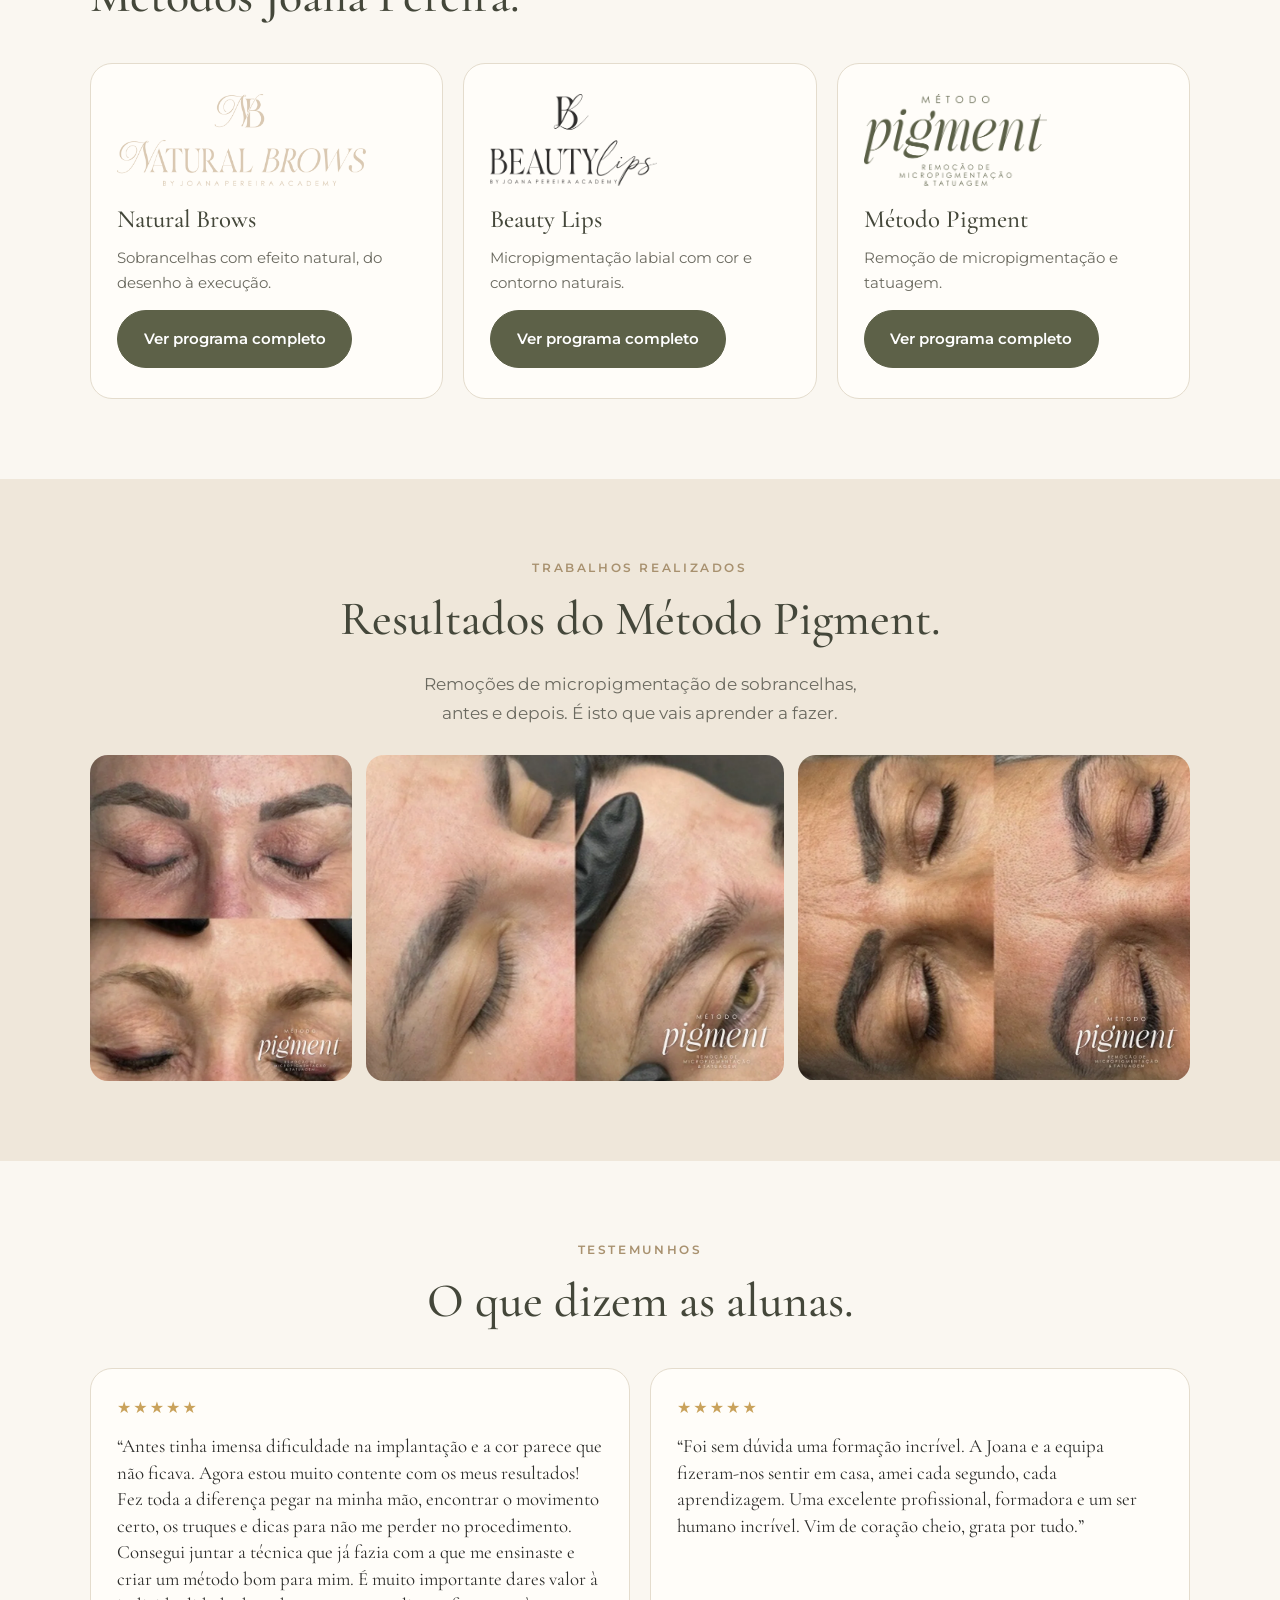
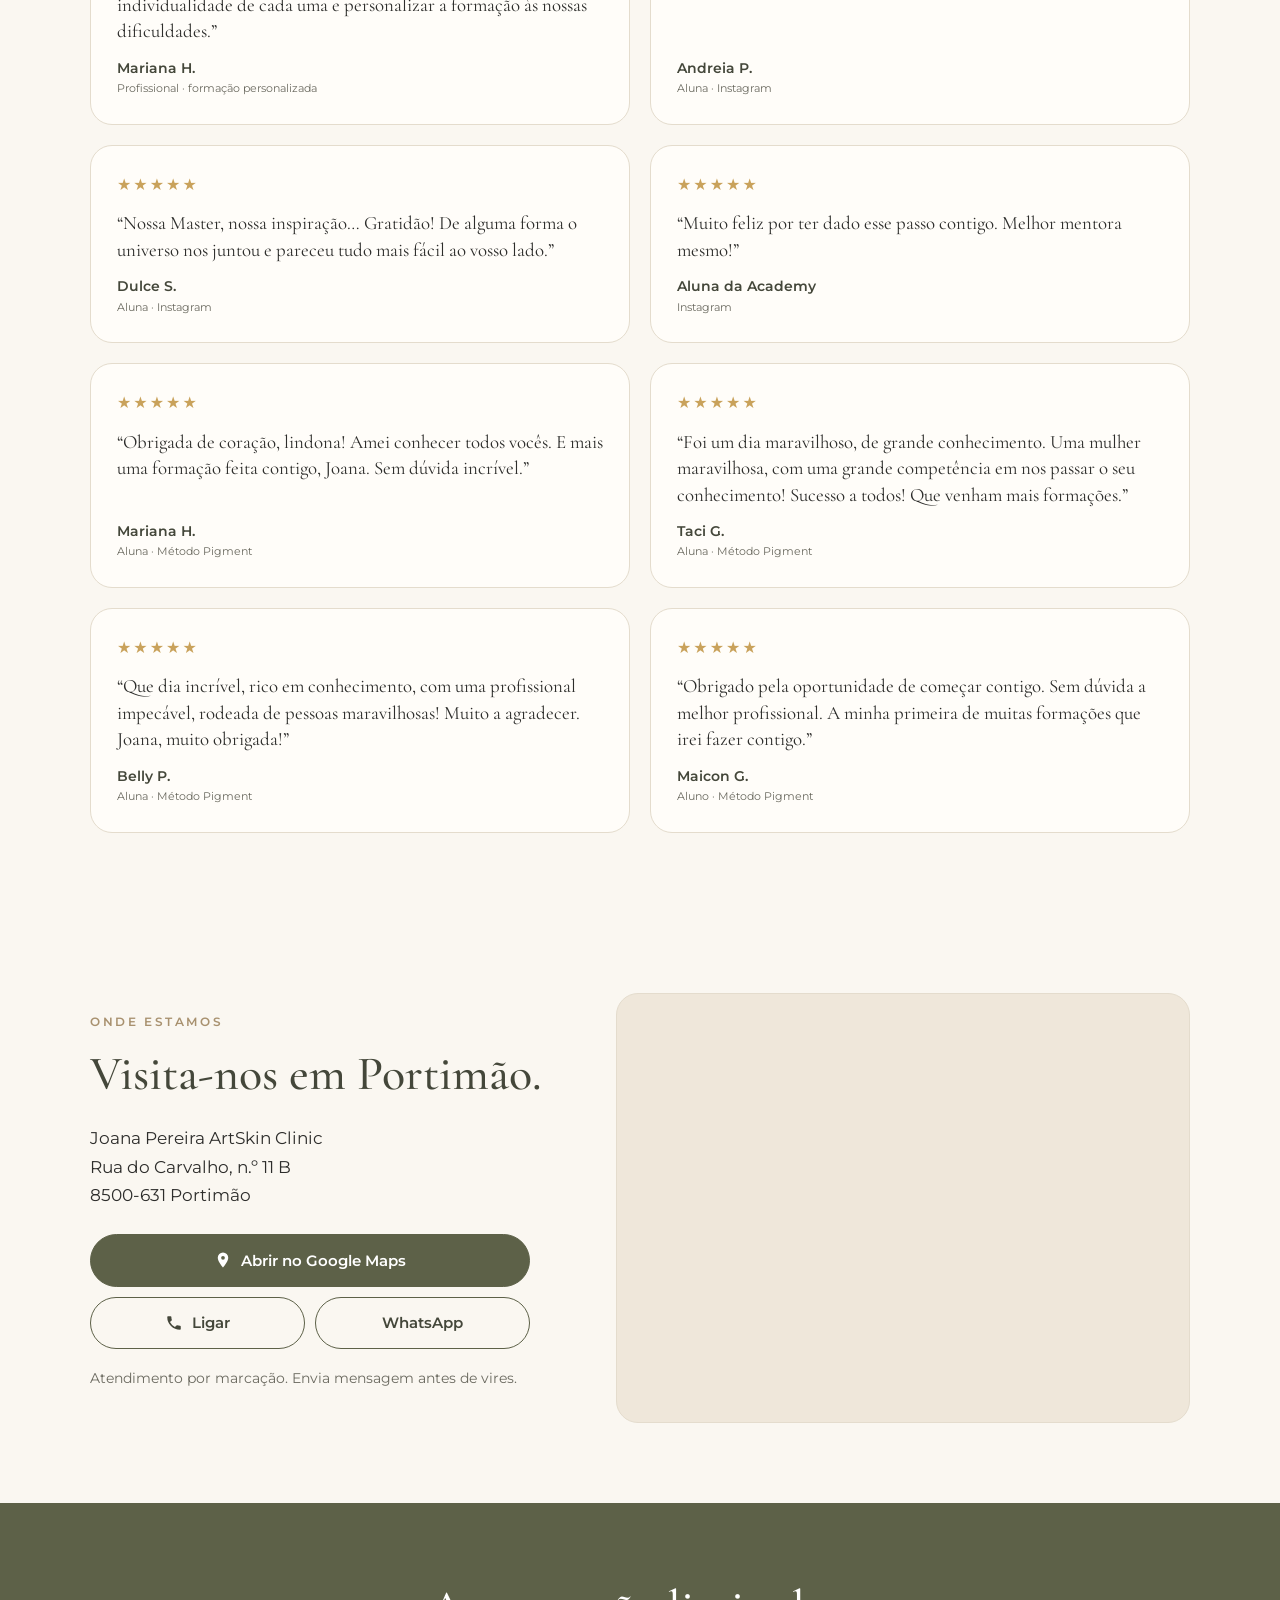
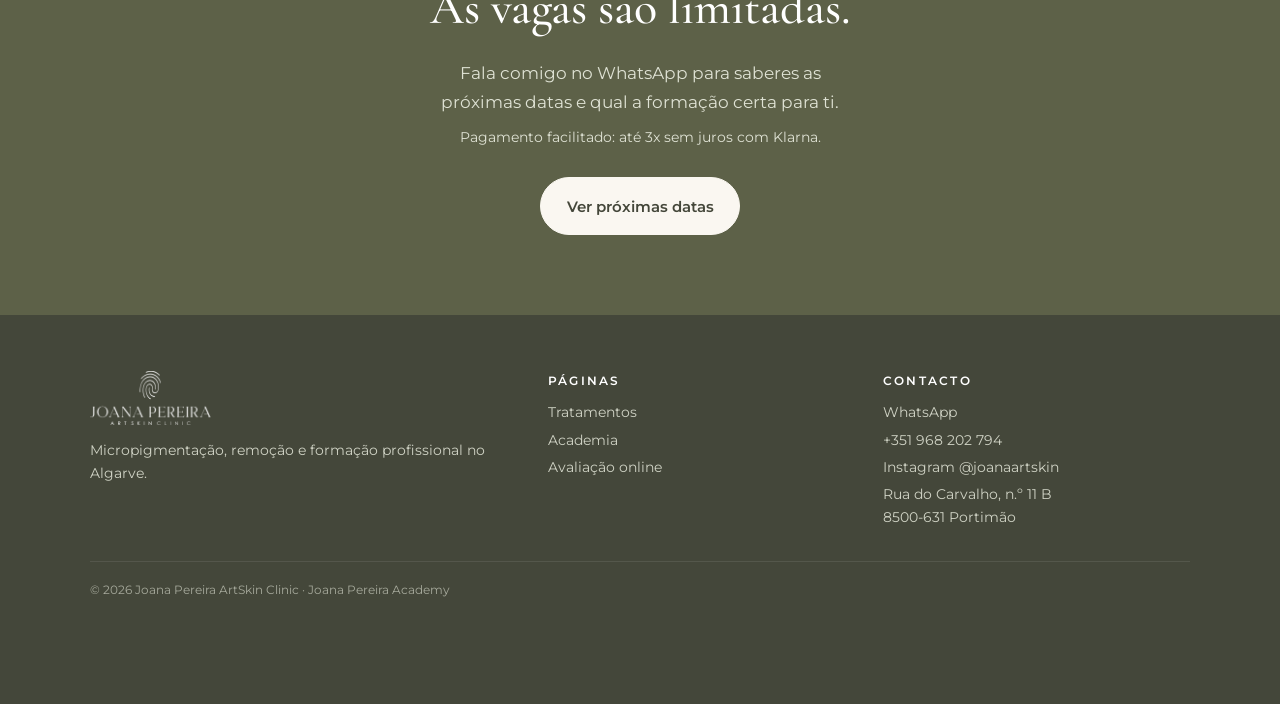
==== commit 31e56fea: "Formação Beauty Lips completa e nova página Formação Método Pigment Co-Authored-By: Claude Opus 5.5 " ====
--- a/academia.html
+++ b/academia.html
@@ -101,7 +101,7 @@
           <img class="logo" src="assets/logos/metodo-pigment.png" alt="Método Pigment" width="800" height="402" loading="lazy">
           <h3>Método Pigment</h3>
           <p>Remoção de micropigmentação e tatuagem.</p>
-          <a class="btn ghost" href="#" data-wa="Olá Joana! Quero informações sobre a formação Método Pigment (remoção).">Saber mais</a>
+          <a class="btn" href="formacao-metodo-pigment.html">Ver programa completo</a>
         </article>
       </div>
     </div>
--- a/assets/css/site.css
+++ b/assets/css/site.css
@@ -300,3 +300,4 @@
 [data-count], .counter strong, .badge strong, .stats strong, .facts strong { font-variant-numeric: lining-nums tabular-nums; }
 .card-photo img.tall { aspect-ratio: 4/5; }
 .price .amount, h1, h2, h3 { font-variant-numeric: lining-nums; }
+@media (min-width: 760px) { .prices.two-up { grid-template-columns: repeat(2, 1fr); max-width: 820px; margin-left: auto; margin-right: auto; } }
